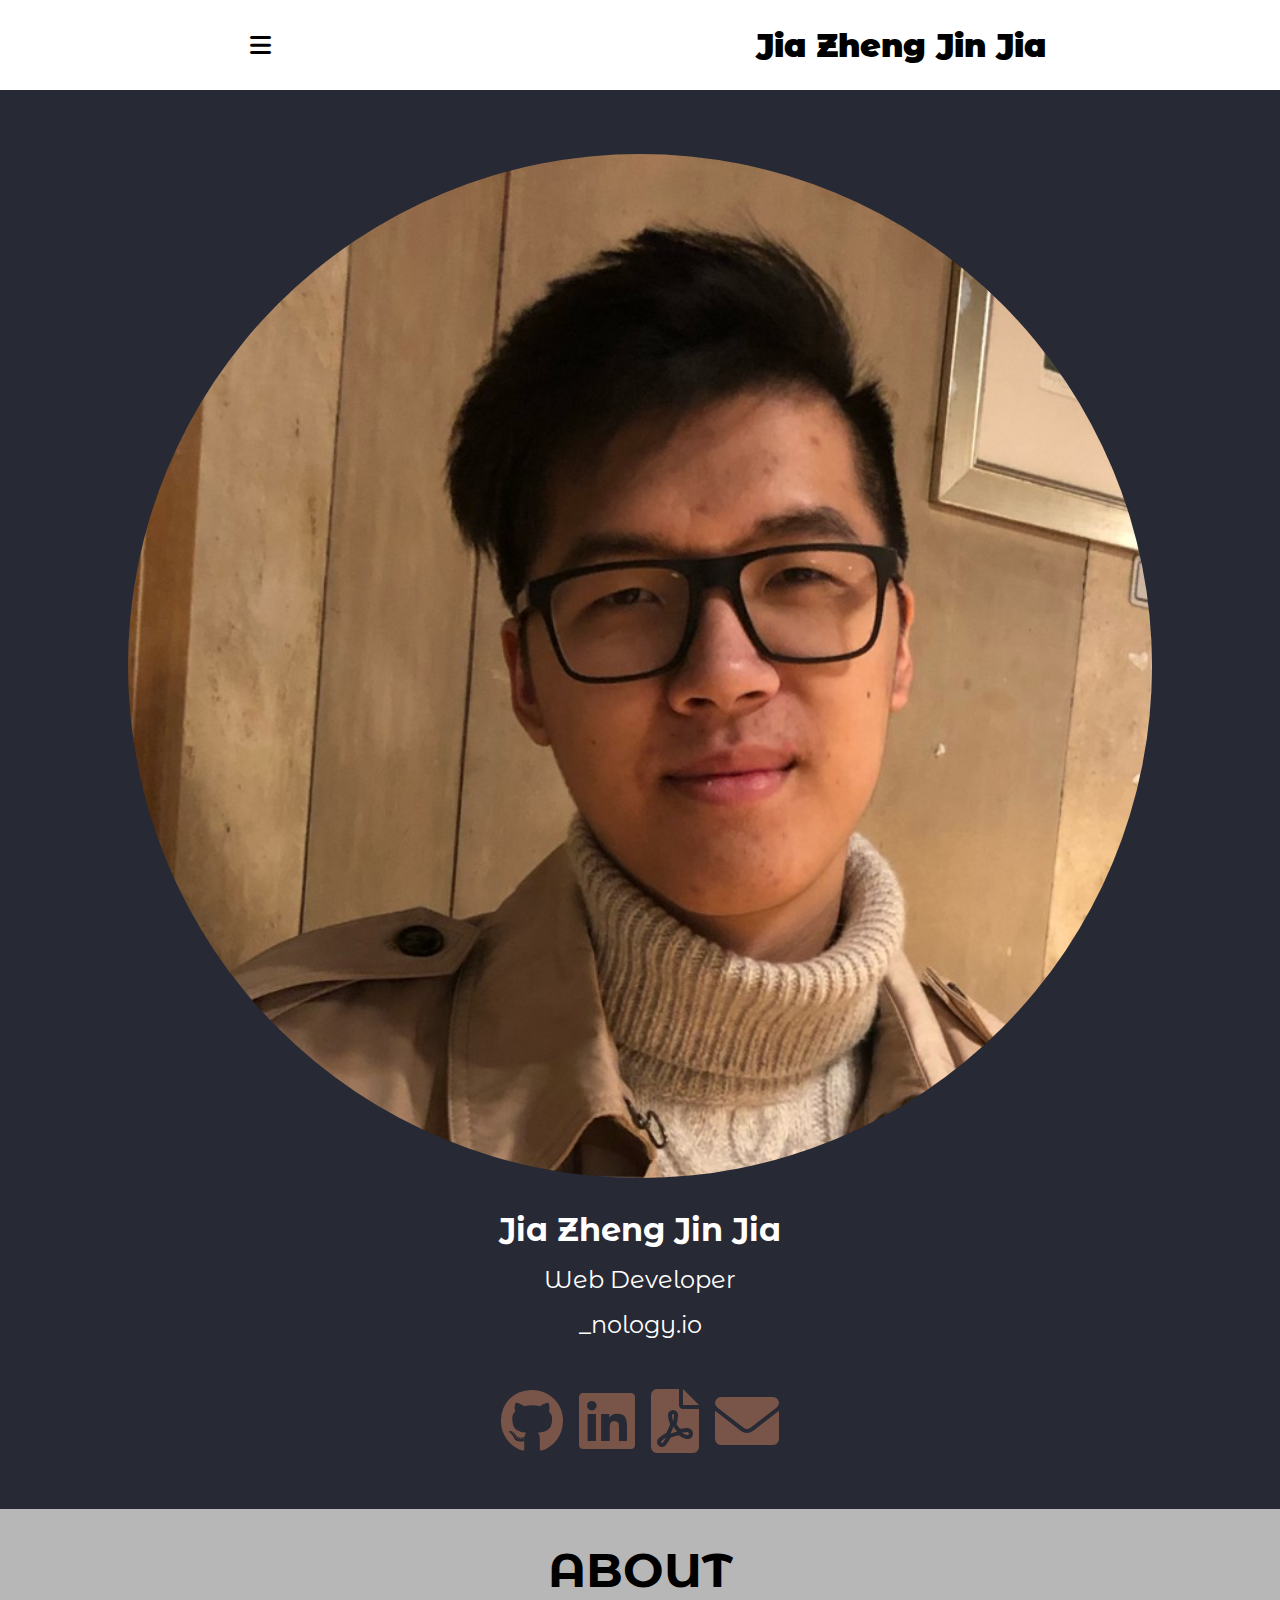
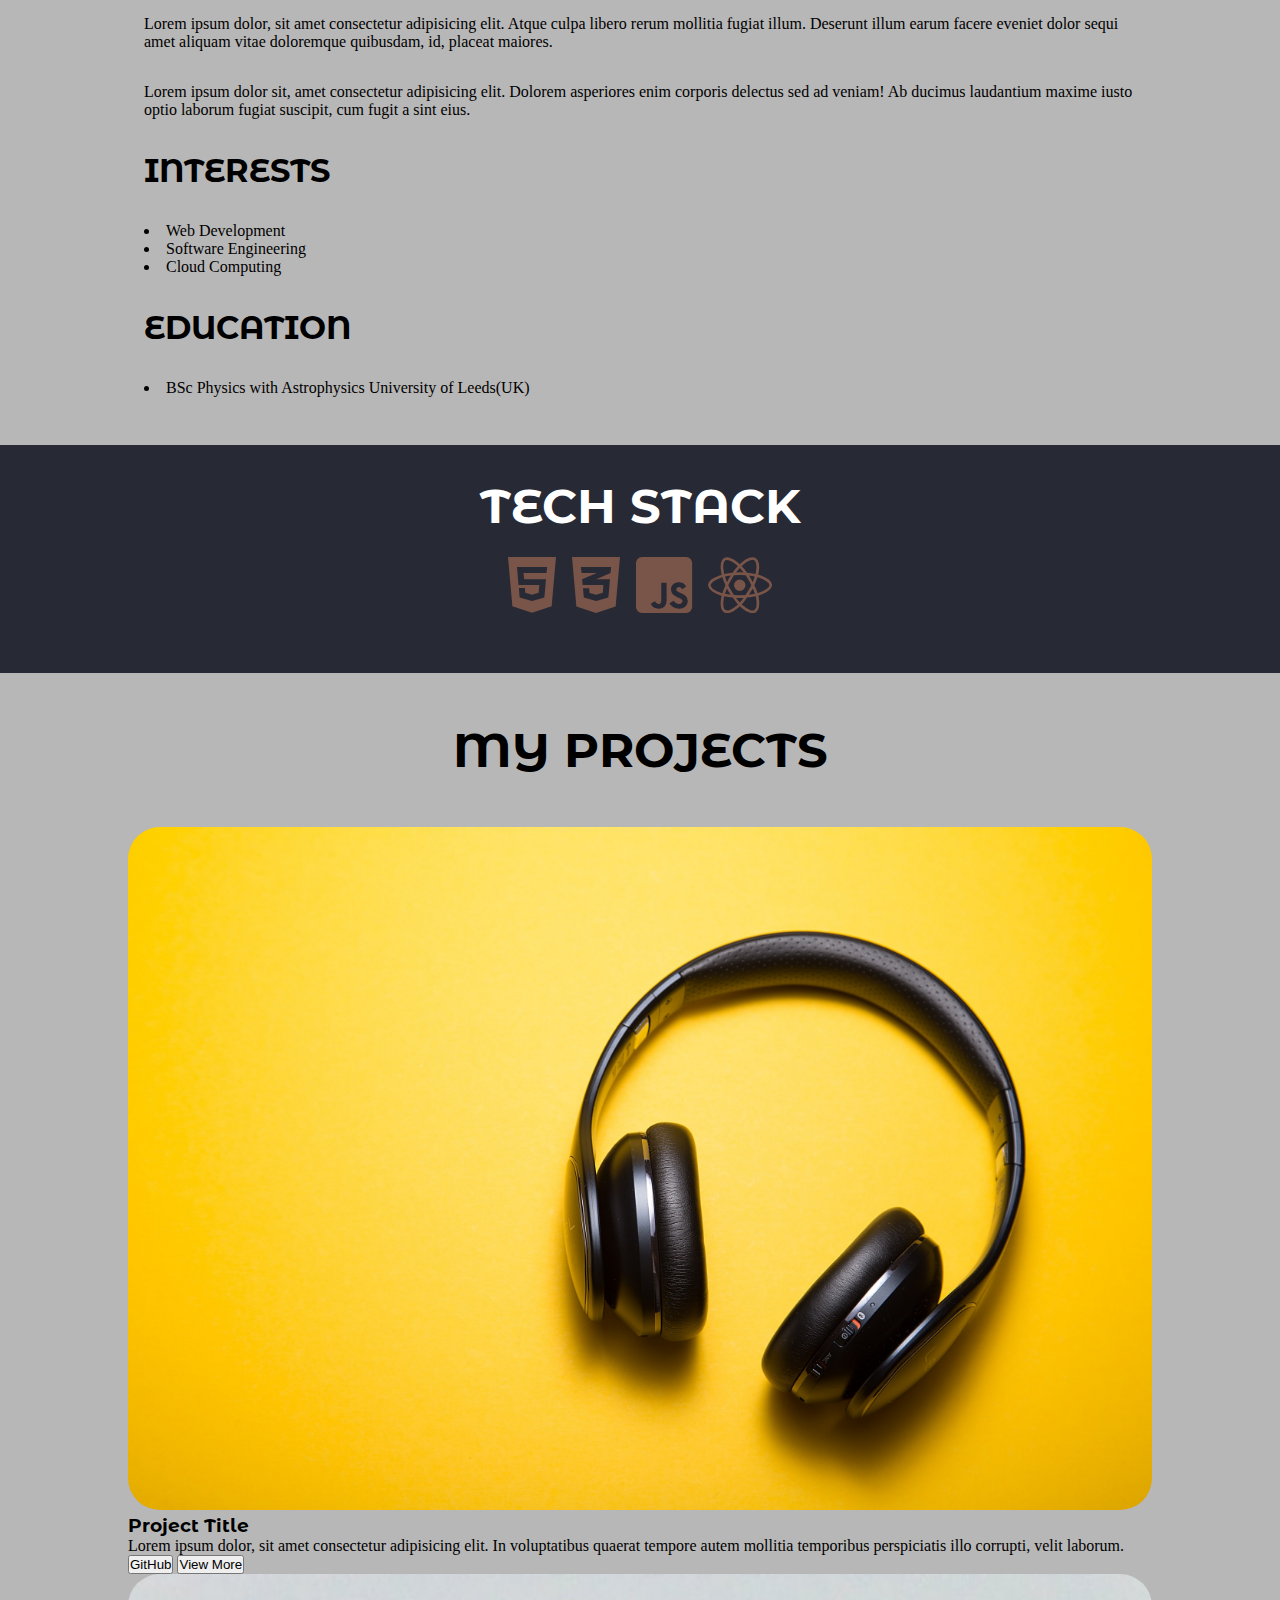
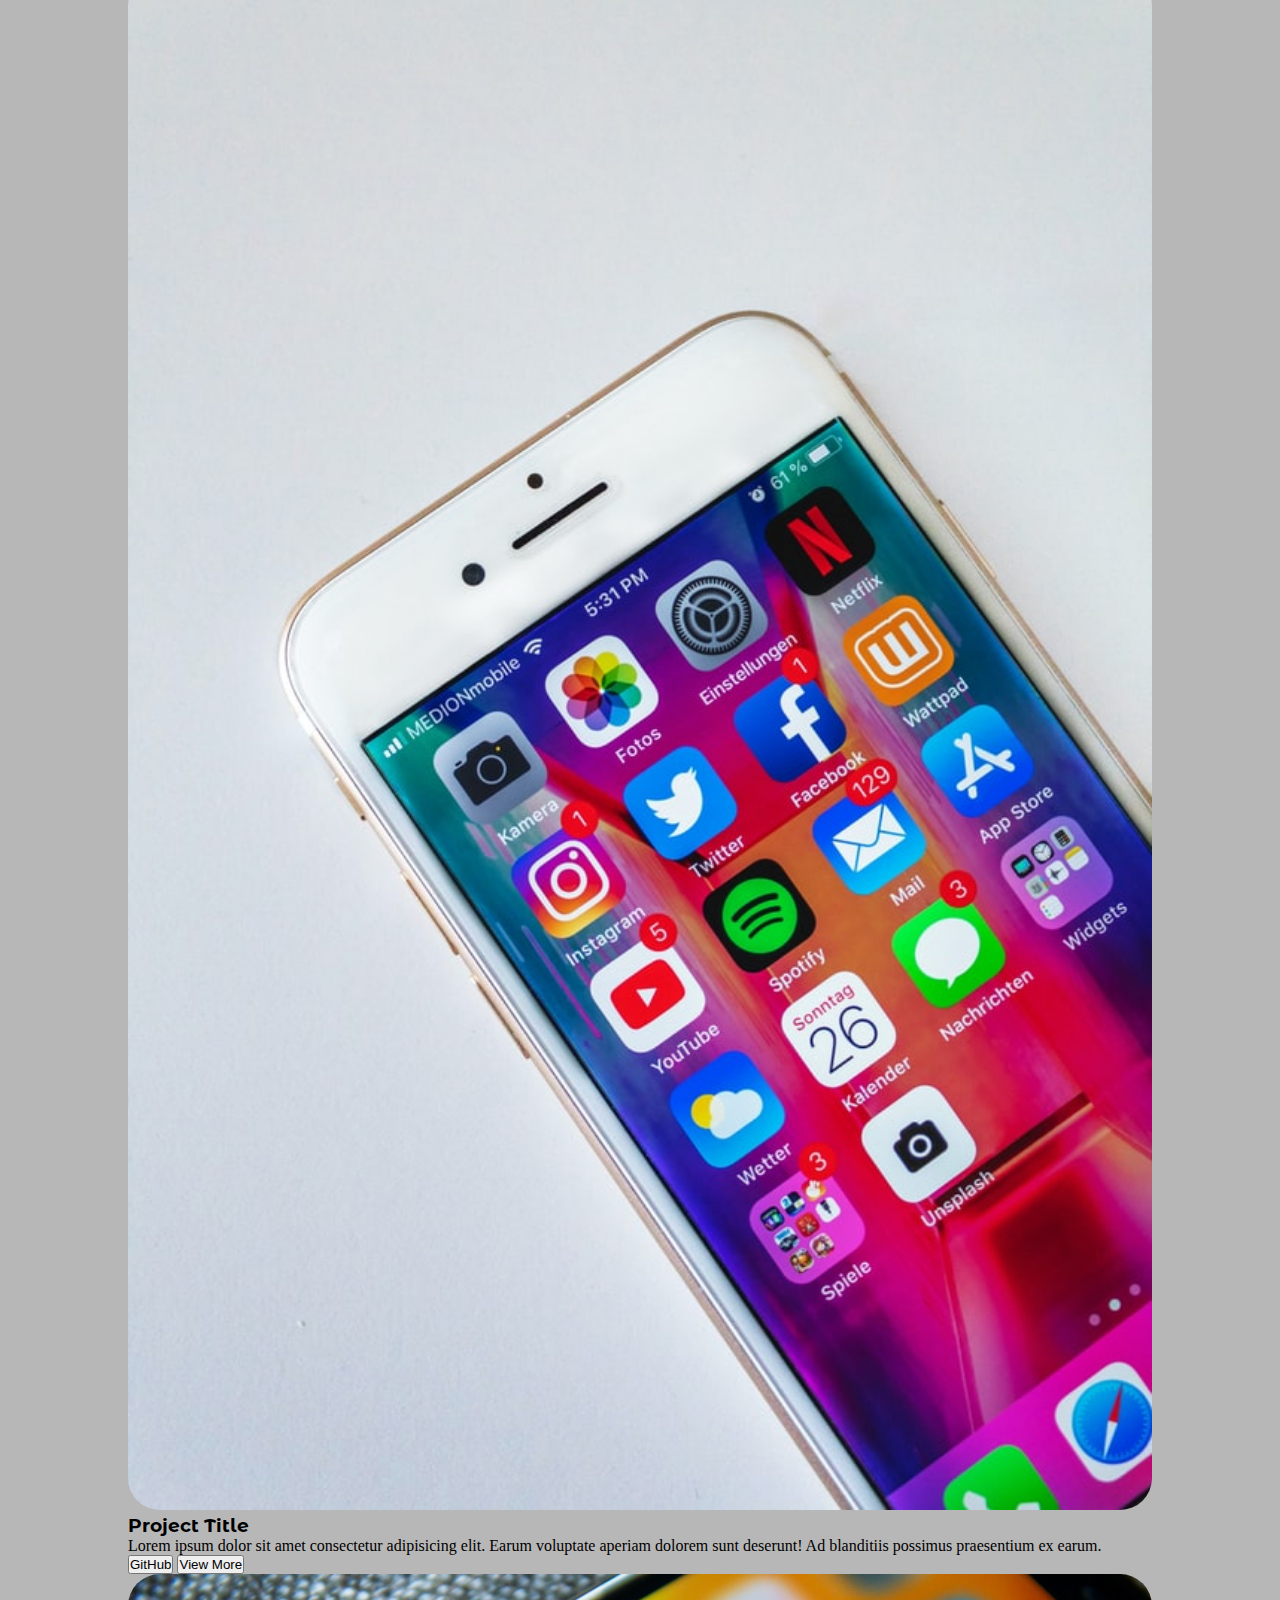
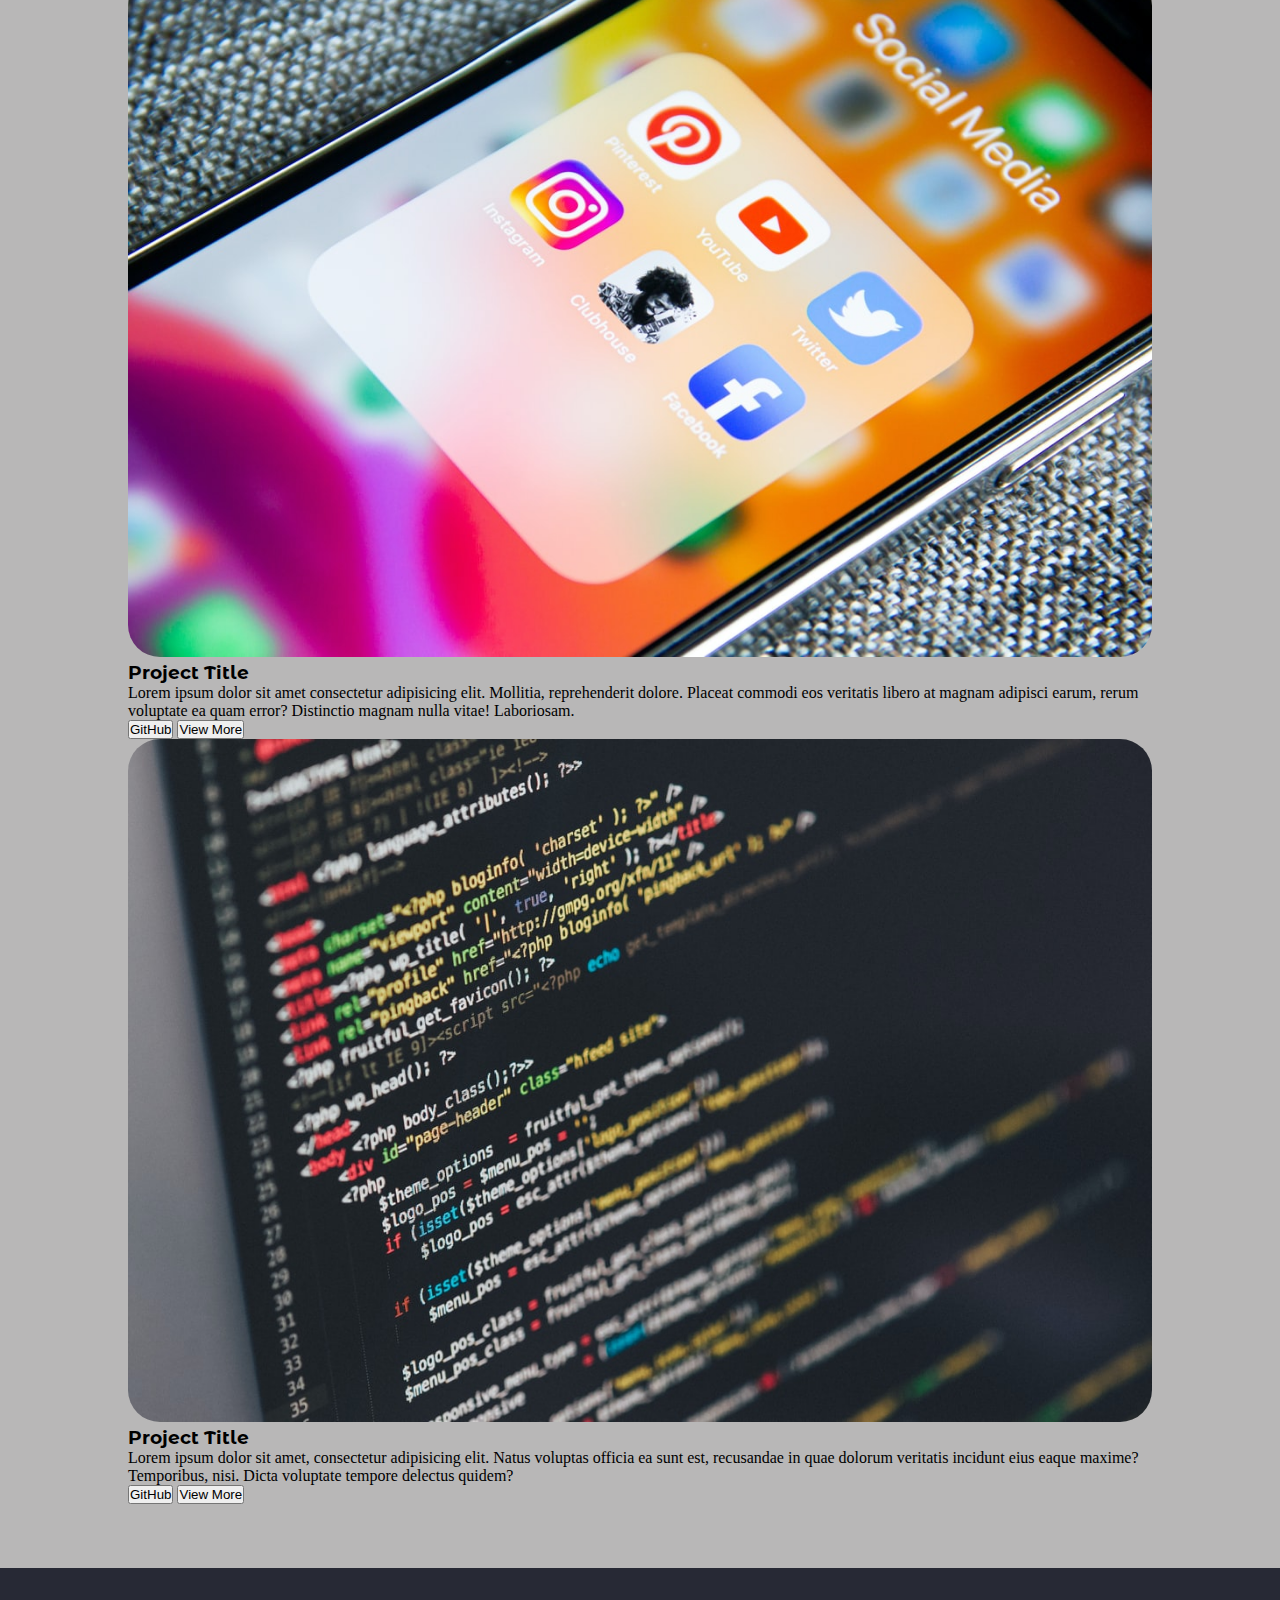
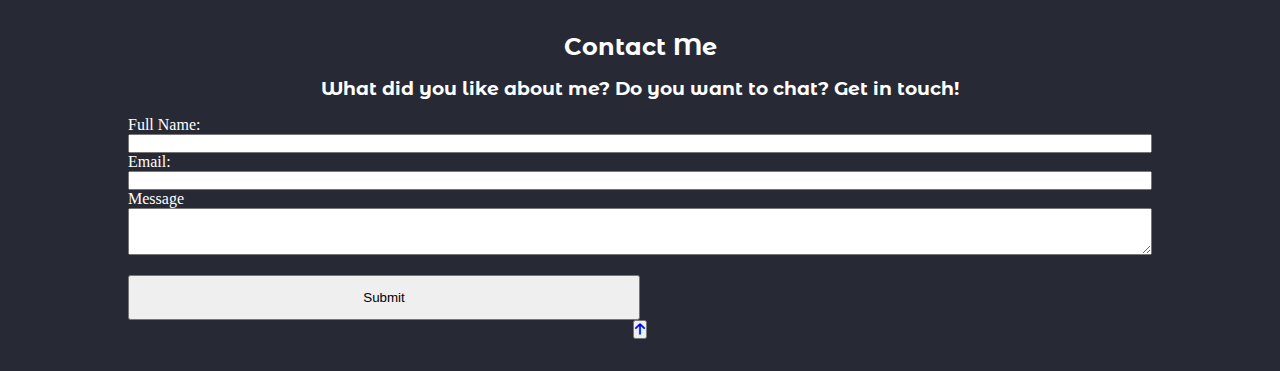
==== index.html @ ac913f06 "Added padding to all sections" ====
<!DOCTYPE html>
<html lang="en">
<head>
    <meta charset="UTF-8">
    <meta http-equiv="X-UA-Compatible" content="IE=edge">
    <meta name="viewport" content="width=device-width, initial-scale=1.0">
    <link rel="stylesheet" href="style.css">
    <title>Personal Portfolio</title>
    <link rel="stylesheet" href="https://cdnjs.cloudflare.com/ajax/libs/font-awesome/6.0.0/css/all.min.css" integrity="sha512-9usAa10IRO0HhonpyAIVpjrylPvoDwiPUiKdWk5t3PyolY1cOd4DSE0Ga+ri4AuTroPR5aQvXU9xC6qOPnzFeg==" crossorigin="anonymous" referrerpolicy="no-referrer" />
    <link rel="preconnect" href="https://fonts.googleapis.com">
    <link rel="preconnect" href="https://fonts.gstatic.com" crossorigin>
    <link href="https://fonts.googleapis.com/css2?family=Lora&family=Montserrat+Alternates&display=swap" rel="stylesheet">

</head>
<body>
    <nav class="navbar">
        <div class= navbar__name>Jia Zheng Jin Jia</div>
        <button class ="drop-menu__btn" >
            <i class="fa-solid fa-bars" id="burger-menu"></i>
        </button>
        <div class="navbar__drop-menu">
            <div class ="drop-menu__content">
                <ul >
                    <li><a href ="#home">HOME</a></li>
                    <li><a href ="#about">ABOUT</a></li>
                    <li><a href ="#tech-stack">TECH STACK</a></li>
                    <li><a href ="#projects">PROJECTS</a></li>
                    <li><a href ="http://alpha.sinp.msu.ru/~panov/LibBooks/CR/1556__legalreads.com.pdf" target=_blank>CV</a></li>
                    <li><a href ="#contact">CONTACT</a></li>
                </ul>
            </div>
        </div>
    </nav>


    <!--HOME-->
    <section class ="home-section" id="home">
        
        <header class ="container-home">
            <img src="profilepic.jpg" alt="profile picture">
            <h1>Jia Zheng Jin Jia</h1>
            <p>Web Developer</p>
            <p>_nology.io</p>
        </header>
        <div class="container-icons-home">
            <ul>
                <li>
                    <a href ="https://github.com/j-jinjia" target=_blank><i class="fa-brands fa-github"></i></a>
                </li>
                <li>
                    <a href ="https://www.linkedin.com/in/jiazheng-jin-jia/" target=_blank><i class="fa-brands fa-linkedin"></i></li></a>
                </li>
                <li>
                    <a href ="" target=_blank></a><i class="fa-solid fa-file-pdf"></i></a>
                </li>
                <li>
                    <a href ="" target=_blank></a><i class="fa-solid fa-envelope"></i></a>
                </li>
            </ul>
        </div>
    
       

    </section>
    <!--ABOUT-->
    <section class ="about-section" id="about">
        
        <header>
            <h2>ABOUT</h2>
        </header>

        <content class="about-section__body">
            <p>Lorem ipsum dolor, sit amet consectetur adipisicing elit. Atque culpa libero rerum mollitia fugiat illum. Deserunt illum earum facere eveniet dolor sequi amet aliquam vitae doloremque quibusdam, id, placeat maiores.
            </p>
            <p>Lorem ipsum dolor sit, amet consectetur adipisicing elit. Dolorem asperiores enim corporis delectus sed ad veniam! Ab ducimus laudantium maxime iusto optio laborum fugiat suscipit, cum fugit a sint eius.</p>
            <div class =about-section__container>
                <h3>INTERESTS</h3>
                <ul>
                    <li>Web Development</li>
                    <li>Software Engineering</li>
                    <li>Cloud Computing</li>
                </ul>
                <h3>EDUCATION</h3>
                <ul>
                    <li>BSc Physics with Astrophysics
                        University of Leeds(UK)
                    </li>
                </ul>
            </div>
        </content>
        




    </section>
    <!--TECH STACK-->
    <section class="tech-stack-section" id="tech-stack">
        <div class="container-tech-stack">
            <header>
                <h2>TECH STACK</h2>
            </header>
            <div class="container-icons">
                <ul>
                    <li>
                        <i class="fa-brands fa-html5"></i>
                    </li>
                    <li>
                        <i class="fa-brands fa-css3-alt"></i>
                    </li>
                    <li>
                        <i class="fa-brands fa-js-square"></i>
                    </li>
                    <li>
                        <i class="fa-brands fa-react"></i>
                    </li>
                </ul>
            </div>
        </div>

    </section>
    <!--PROJECTS-->
    <section class="my-projects-section" id="projects">

        <header>
            <h2>MY PROJECTS</h2>
        </header>
        <div class="my-projects-section__container">
            <div class="container-projects__item">
                <div class="container-projects__item1">
                    <img src="project1.jpg" alt="project 1">
                    <div class="container-projects__item__description">
                        <div class="container-projects__item__description__text">
                            <h3>Project Title</h3>
                            <p>Lorem ipsum dolor, sit amet consectetur adipisicing elit. In voluptatibus quaerat tempore autem mollitia temporibus perspiciatis illo corrupti, velit laborum.</p>
                        </div>
                        <div class="container-projects__item__description__buttons">
                            <button class ="container-projects__item__description__buttons--btn1">GitHub</button>
                            <button class ="container-projects__item__description__buttons--btn2">View More</button>
                        </div>
                    </div>
                </div>
                <div class="container-projects__item">
                    <img src="project2.jpg" alt="project 2">
                    <div class="container-projects__item__description">
                        <div class="container-projects__item__description__text">
                            <h3>Project Title</h3>
                            <p>Lorem ipsum dolor sit amet consectetur adipisicing elit. Earum voluptate aperiam dolorem sunt deserunt! Ad blanditiis possimus praesentium ex earum.</p>
                        </div>
                        <div class="container-projects__item__description__buttons">
                            <button class ="container-projects__item__description__buttons--btn1">GitHub</button>
                            <button class ="container-projects__item__description__buttons--btn2">View More</button>
                        </div>
                    </div>
                </div>
                <div class="container-projects__item">
                    <img src="project3.jpg" alt="project 3">
                    <div class="container-projects__item__description">
                        <div class="container-projects__item__description__text">
                            <h3>Project Title</h3>
                            <p>Lorem ipsum dolor sit amet consectetur adipisicing elit. Mollitia, reprehenderit dolore. Placeat commodi eos veritatis libero at magnam adipisci earum, rerum voluptate ea quam error? Distinctio magnam nulla vitae! Laboriosam.</p>
                        </div>
                        <div class="container-projects__item__description__buttons">
                            <button class ="container-projects__item__description__buttons--btn1">GitHub</button>
                            <button class ="container-projects__item__description__buttons--btn2">View More</button>
                        </div>
                    </div>
                </div>
                <div class="container-projects__item">
                    <img src="project4.jpg" alt="project 4">
                    <div class="container-projects__item__description">
                        <div class="container-projects__item__description__text">
                            <h3>Project Title</h3>
                            <p> Lorem ipsum dolor sit amet, consectetur adipisicing elit. Natus voluptas officia ea sunt est, recusandae in quae dolorum veritatis incidunt eius eaque maxime? Temporibus, nisi. Dicta voluptate tempore delectus quidem?</p>
                        </div>
                        <div class="container-projects__item__description__buttons">
                            <button class ="container-projects__item__description__buttons--btn1">GitHub</button>
                            <button class ="container-projects__item__description__buttons--btn2">View More</button>
                        </div>
                    </div>
                </div>
            </div>
        </div>

    </section>
    <!--CV-->
    <!--CONTACT-->
    <section class="contact-me-section" id="contact">
        <header>
            <h2>Contact Me</h2>
            <h3>What did you like about me? Do you want to chat? Get in touch!</h3>
        </header>
        <form class="contact-form">
            <!--Full Name-->
            <label for ="fullname"> Full Name:</label>
            <input type="text" name="fullname" id="fullname">
            <!--Email-->
            <label for= "email"> Email: </label>
            <input type="text" name="email" id="email" required>
            <!--Message-->
            <label for="message"> Message </label>
            <textarea name="message" id="message" rows=3 cols=20 required></textarea>
            <!--Submit button-->
            <button>Submit</button>
        </form>
        <button><a href="#home"><i class="fa-solid fa-arrow-up"></i></a></button>
    </section>

    
</body>
</html>
---- style.css ----
* {
  margin: 0;
  padding: 0;
}

.navbar {
  display: flex;
  flex-direction: row-reverse;
  align-items: center;
  justify-content: space-around;
  height: 10vh;
}
.navbar .navbar__name {
  font-family: "Montserrat Alternates", sans-serif;
  color: black;
  font-size: 2rem;
  font-weight: 900;
  justify-self: center;
}
.navbar .drop-menu__btn {
  border: none;
}
.navbar .drop-menu__btn i {
  padding: 1rem;
  font-size: 1.5rem;
  color: black;
  background-color: white;
}
.navbar .navbar__drop-menu {
  display: none;
}

.home-section {
  background-color: #272935;
  display: flex;
  flex-direction: column;
  align-items: center;
  padding: 2rem;
}
.home-section .container-home {
  display: flex;
  flex-direction: column;
  align-items: center;
  gap: 1rem;
  padding: 2rem;
  font-family: "Montserrat Alternates", sans-serif;
}
.home-section .container-home img {
  width: 80vw;
  height: auto;
  border-radius: 50%;
}
.home-section .container-home h1 {
  padding-top: 1rem;
  color: white;
  font-size: 2rem;
}
.home-section .container-home p {
  color: white;
  font-size: 1.5rem;
}
.home-section .container-icons-home {
  padding: 1rem;
}
.home-section .container-icons-home ul {
  display: flex;
  flex-direction: row;
  gap: 1rem;
  font-size: 4em;
}
.home-section .container-icons-home ul i {
  color: #785548;
}
.home-section .container-icons-home ul li {
  list-style: none;
}

.about-section {
  background-color: #b8b7b7;
  display: flex;
  flex-direction: column;
  align-items: center;
  padding: 2rem;
}
.about-section header {
  font-family: "Montserrat Alternates", sans-serif;
}
.about-section header h2 {
  font-size: 3rem;
}
.about-section .about-section__body {
  width: 80vw;
}
.about-section .about-section__body p {
  font-size: 1rem;
  padding: 1rem;
}
.about-section .about-section__container h3 {
  font-family: "Montserrat Alternates", sans-serif;
  font-size: 2rem;
  padding: 1rem;
}
.about-section .about-section__container ul {
  padding: 1rem;
}
.about-section .about-section__container ul li {
  list-style-position: inside;
}

.tech-stack-section {
  padding: 2rem;
  background-color: #272935;
}
.tech-stack-section header h2 {
  font-family: "Montserrat Alternates", sans-serif;
  color: white;
  font-size: 3rem;
}
.tech-stack-section .container-tech-stack {
  display: flex;
  flex-direction: column;
  align-items: center;
}
.tech-stack-section .container-tech-stack ul {
  display: flex;
  flex-direction: row;
  font-size: 4em;
  gap: 1rem;
  padding: 1rem;
}
.tech-stack-section .container-tech-stack ul i {
  color: #785548;
}
.tech-stack-section .container-tech-stack ul li {
  list-style: none;
}

.my-projects-section {
  padding: 2rem;
  background-color: #b8b7b7;
  display: flex;
  flex-direction: column;
  align-items: center;
}
.my-projects-section header h2 {
  font-family: "Montserrat Alternates", sans-serif;
  font-size: 3rem;
  padding: 1rem;
}
.my-projects-section .my-projects-section__container {
  width: 80vw;
  padding: 2rem;
}
.my-projects-section .my-projects-section__container h3 {
  font-family: "Montserrat Alternates", sans-serif;
}
.my-projects-section .my-projects-section__container img {
  width: 80vw;
  height: auto;
  border-radius: 2rem;
}

.contact-me-section {
  display: flex;
  flex-direction: column;
  align-items: center;
  background-color: #272935;
  padding: 2rem;
  color: white;
}
.contact-me-section header {
  display: flex;
  flex-direction: column;
  font-family: "Montserrat Alternates", sans-serif;
  padding: 1rem;
}
.contact-me-section header h2 {
  align-self: center;
  padding: 1rem;
}
.contact-me-section .contact-form {
  display: flex;
  flex-direction: column;
  width: 80vw;
}
.contact-me-section .contact-form button {
  margin-top: 20px;
  width: 40vw;
  height: 5vh;
}
.contact-me-section .restart_btn {
  padding: 1rem;
  font-size: 2rem;
}
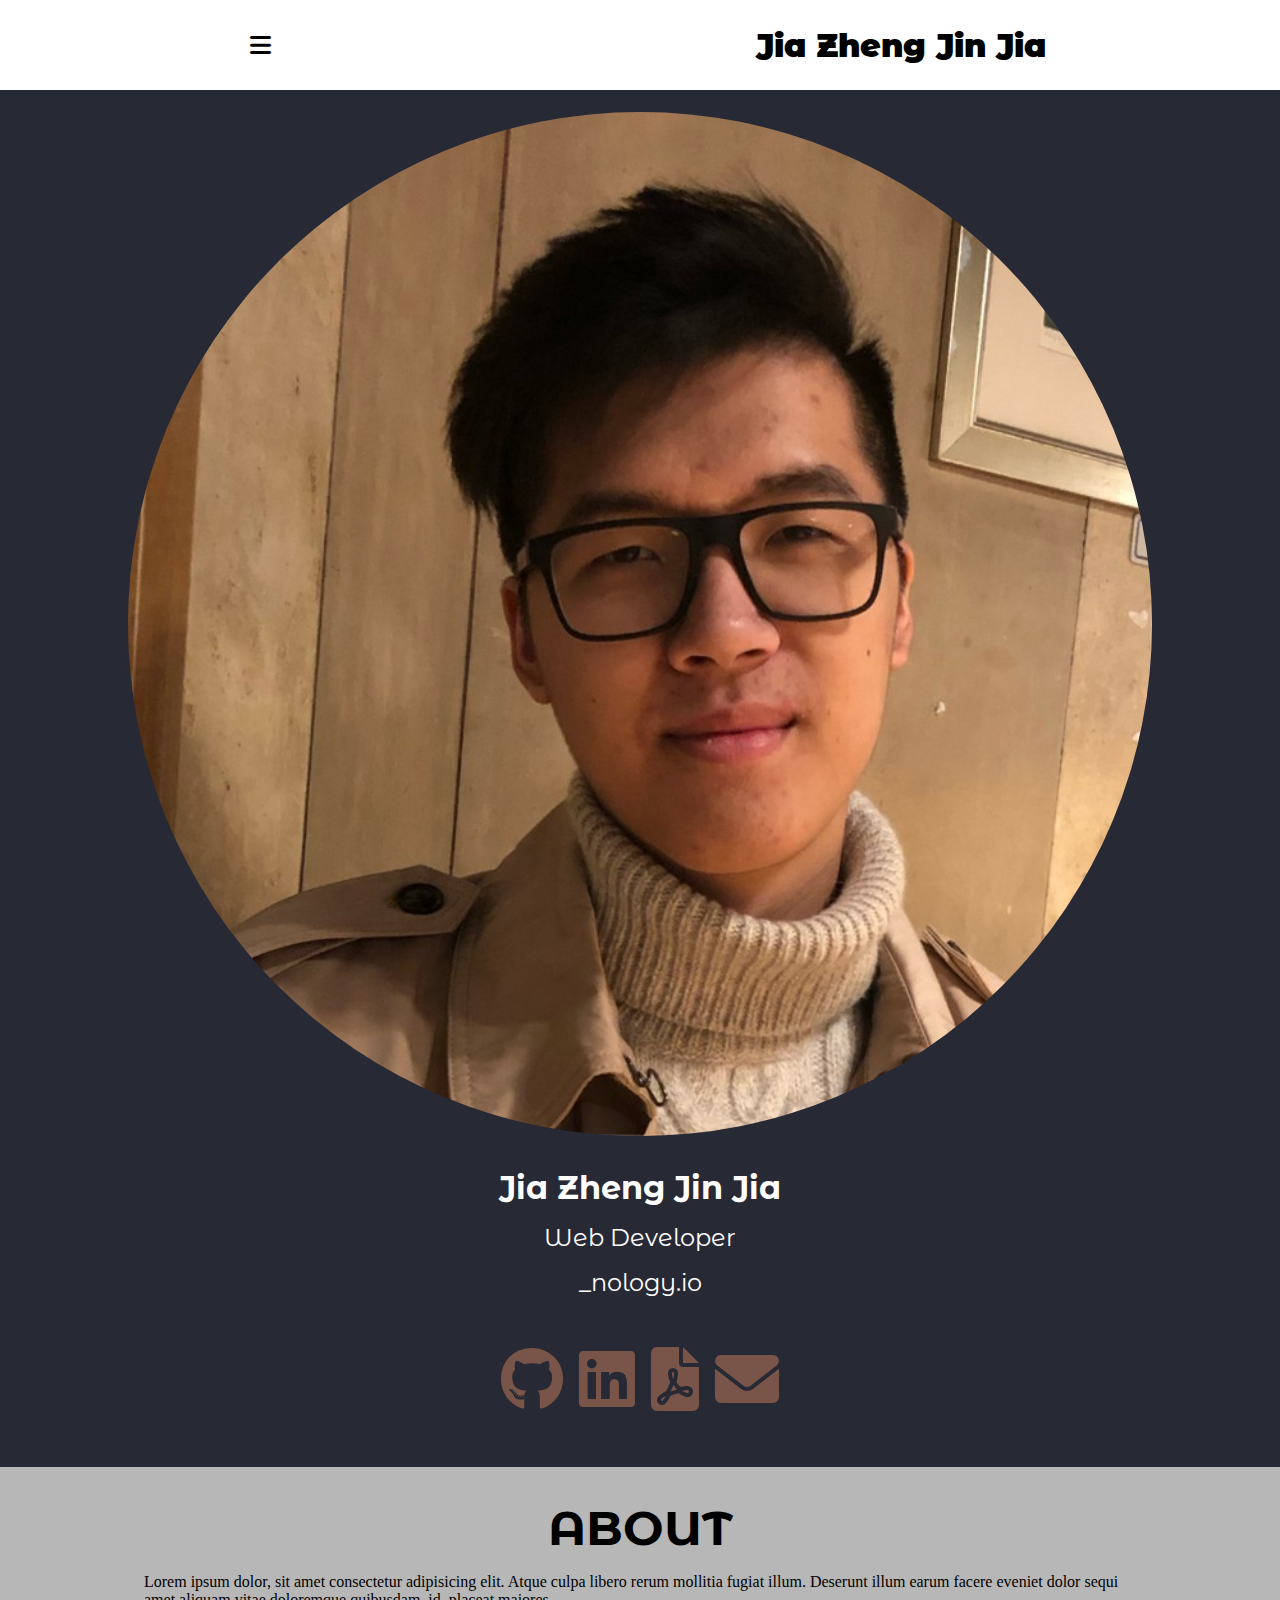
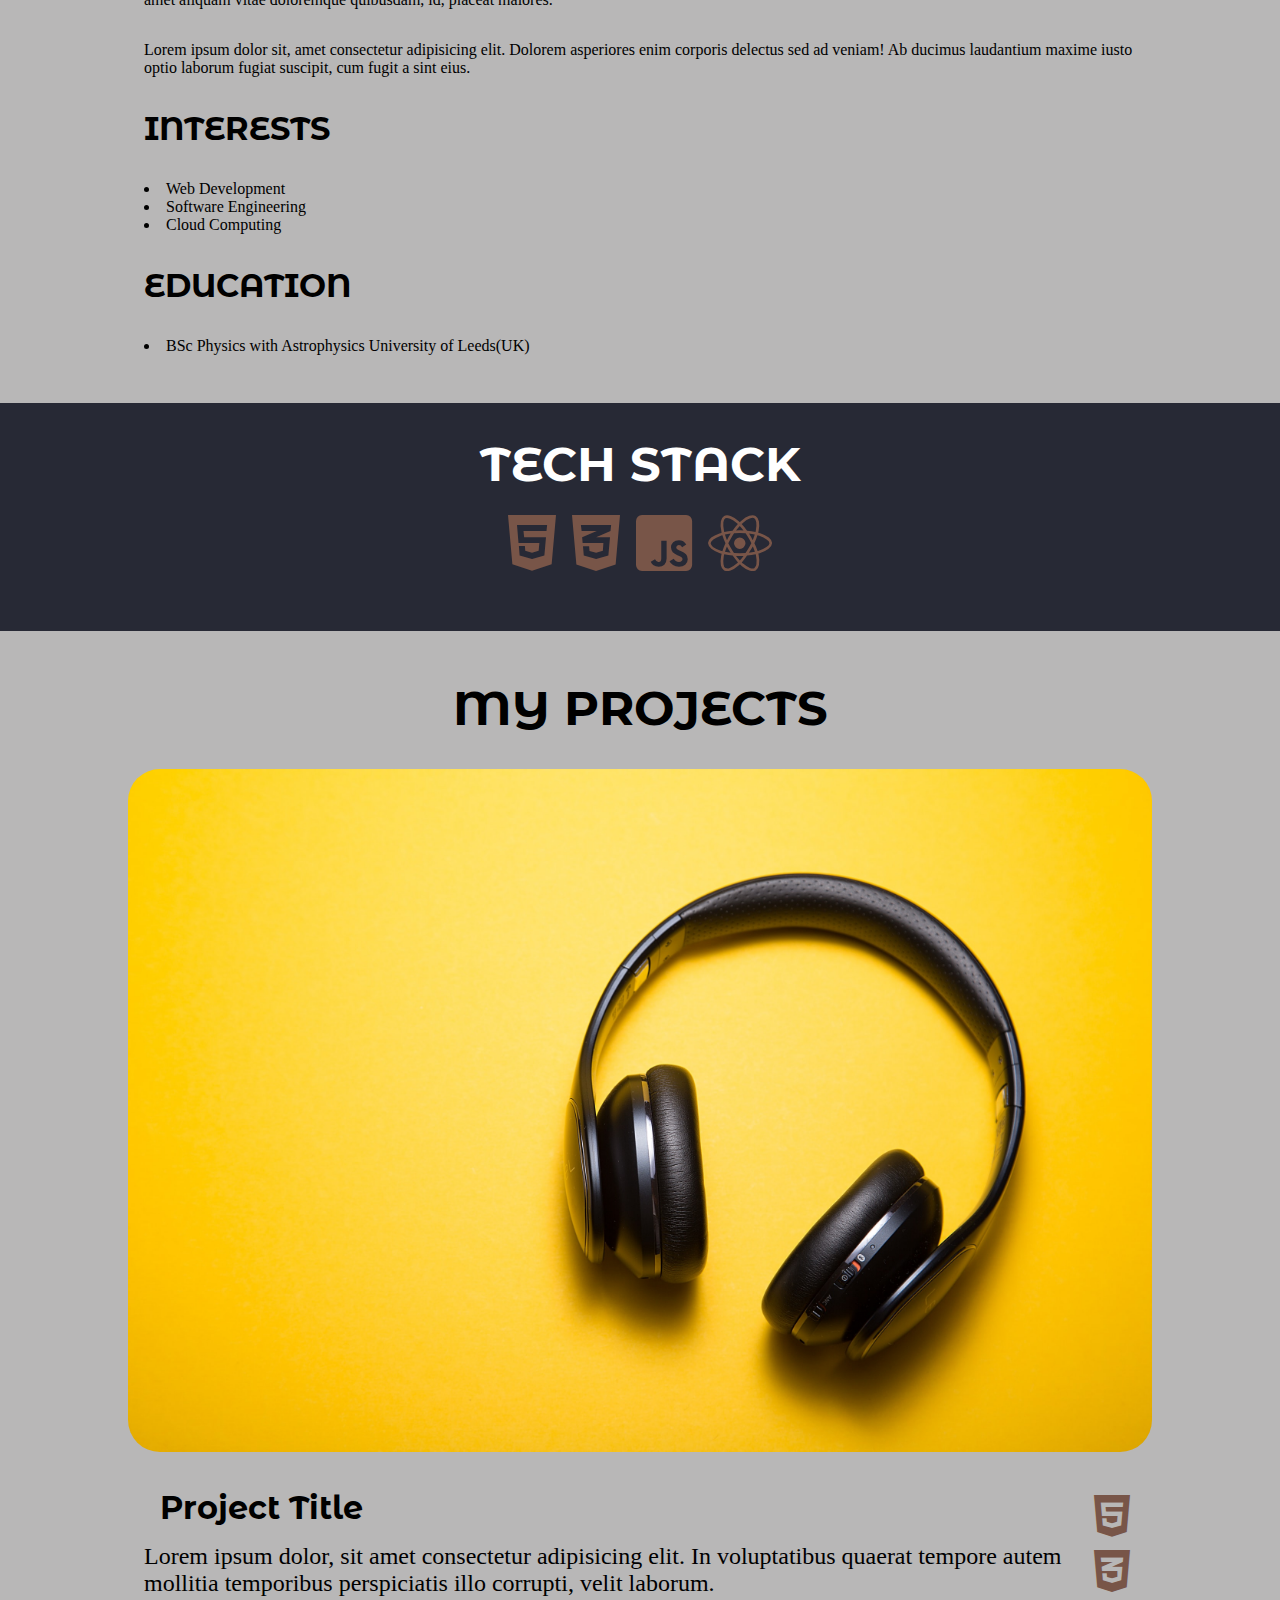
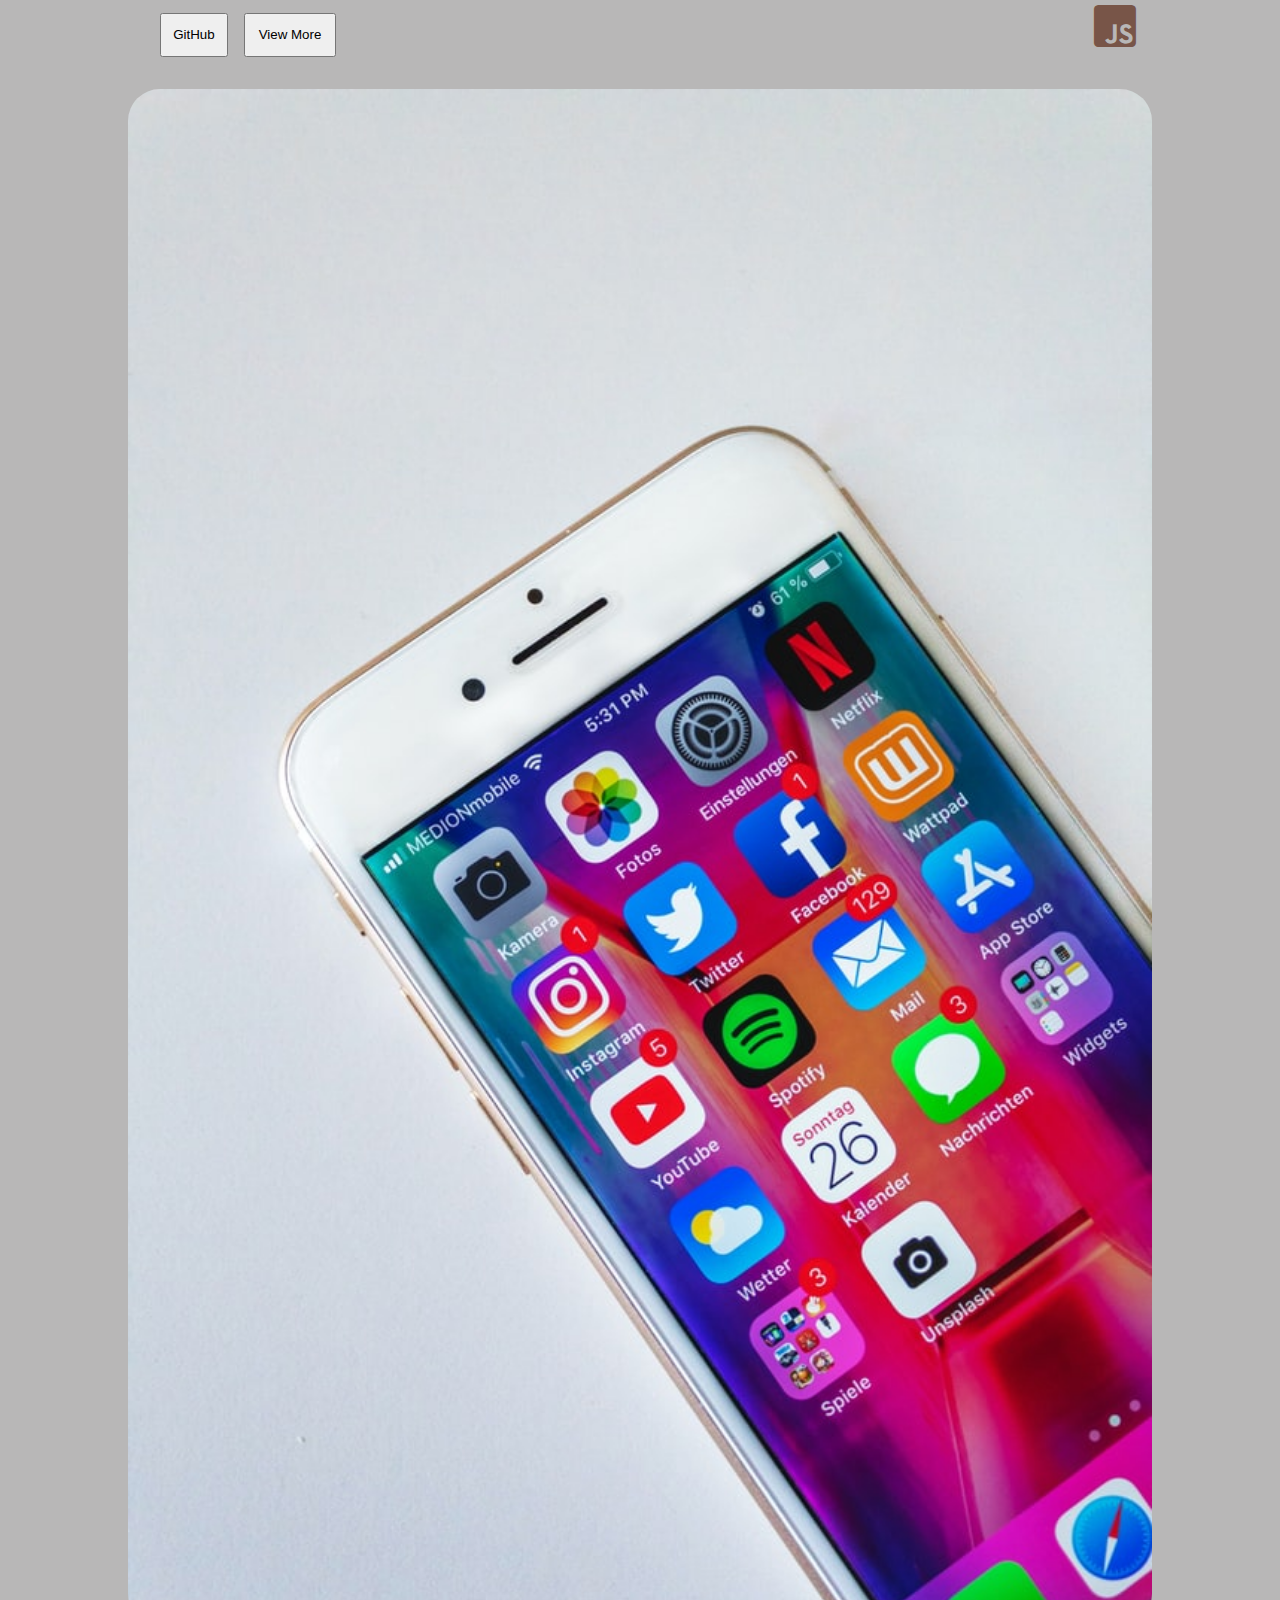
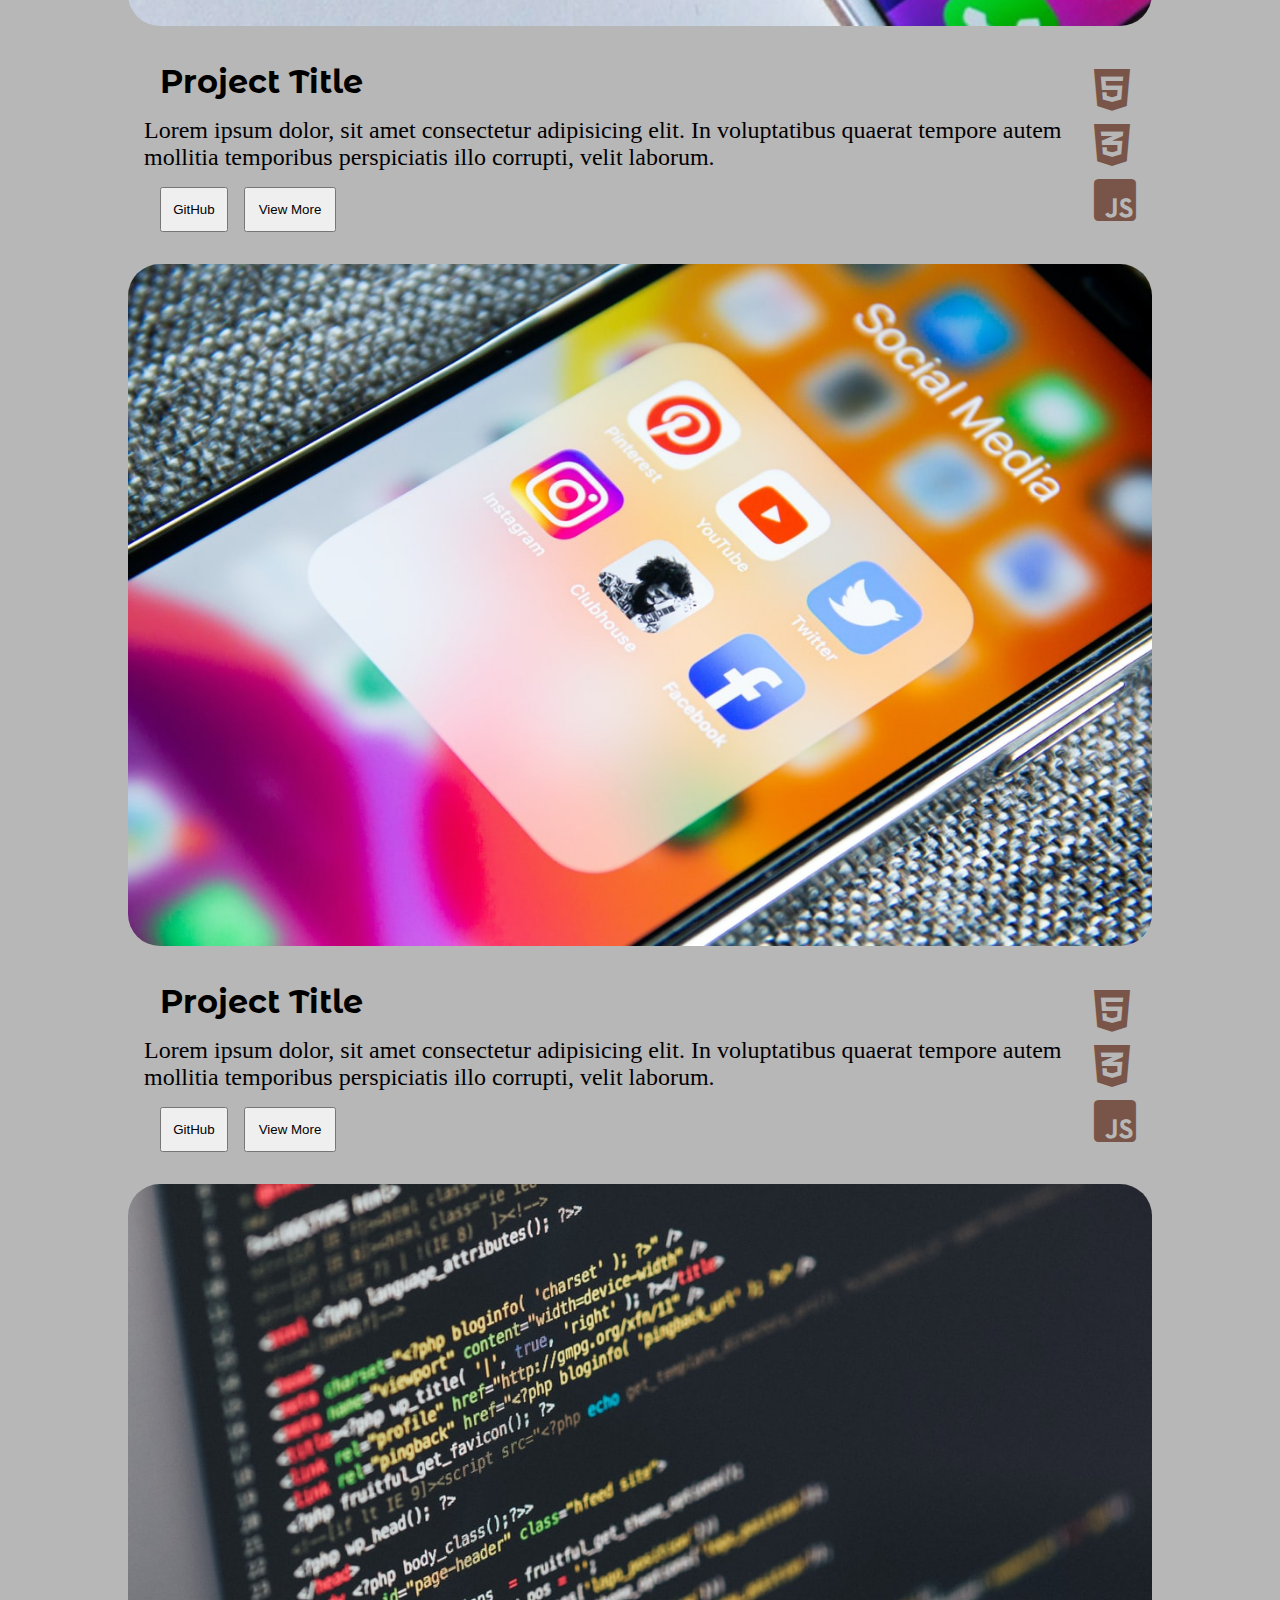
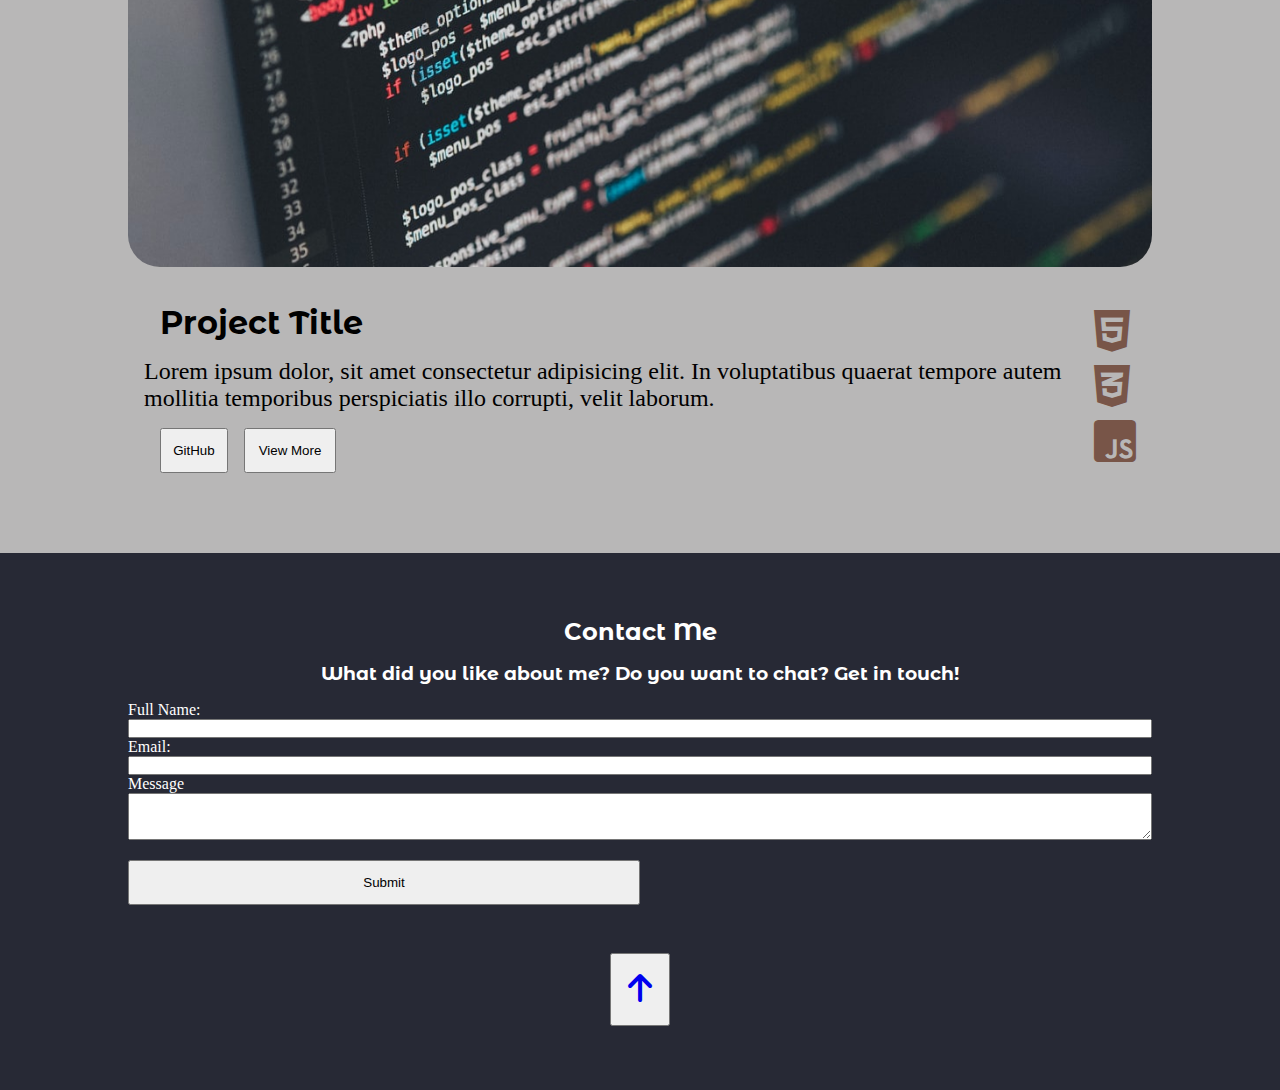
==== commit bbfec265: "Added stylings in project section" ====
--- a/index.html
+++ b/index.html
@@ -51,10 +51,10 @@
                     <a href ="https://www.linkedin.com/in/jiazheng-jin-jia/" target=_blank><i class="fa-brands fa-linkedin"></i></li></a>
                 </li>
                 <li>
-                    <a href ="" target=_blank></a><i class="fa-solid fa-file-pdf"></i></a>
-                </li>
-                <li>
-                    <a href ="" target=_blank></a><i class="fa-solid fa-envelope"></i></a>
+                    <a href ="http://alpha.sinp.msu.ru/~panov/LibBooks/CR/1556__legalreads.com.pdf" target=_blank><i class="fa-solid fa-file-pdf"></i></a>
+                </li>
+                <li>
+                    <a href ="mailto:j.jinjia99@gmail.com" target=_blank><i class="fa-solid fa-envelope"></i></a>
                 </li>
             </ul>
         </div>
@@ -133,57 +133,89 @@
                         <div class="container-projects__item__description__text">
                             <h3>Project Title</h3>
                             <p>Lorem ipsum dolor, sit amet consectetur adipisicing elit. In voluptatibus quaerat tempore autem mollitia temporibus perspiciatis illo corrupti, velit laborum.</p>
-                        </div>
-                        <div class="container-projects__item__description__buttons">
-                            <button class ="container-projects__item__description__buttons--btn1">GitHub</button>
-                            <button class ="container-projects__item__description__buttons--btn2">View More</button>
-                        </div>
-                    </div>
-                </div>
-                <div class="container-projects__item">
+                            <div class="container-projects__item__description__buttons">
+                                <button class ="container-projects__item__description__buttons--btn1">GitHub</button>
+                                <button class ="container-projects__item__description__buttons--btn2">View More</button>
+                            </div>
+                        </div>
+                        
+                        <ul class ="container-projects__icons">
+                            <li><i class="fa-brands fa-html5 "></i></li>
+                            <li><i class="fa-brands fa-css3-alt"></i></li>
+                            <li><i class="fa-brands fa-js-square"></i></li>
+                            
+                        </ul>
+                    </div>
+                        
+                </div>
+                <div class="container-projects__item1">
                     <img src="project2.jpg" alt="project 2">
                     <div class="container-projects__item__description">
                         <div class="container-projects__item__description__text">
                             <h3>Project Title</h3>
-                            <p>Lorem ipsum dolor sit amet consectetur adipisicing elit. Earum voluptate aperiam dolorem sunt deserunt! Ad blanditiis possimus praesentium ex earum.</p>
-                        </div>
-                        <div class="container-projects__item__description__buttons">
-                            <button class ="container-projects__item__description__buttons--btn1">GitHub</button>
-                            <button class ="container-projects__item__description__buttons--btn2">View More</button>
-                        </div>
-                    </div>
-                </div>
-                <div class="container-projects__item">
+                            <p>Lorem ipsum dolor, sit amet consectetur adipisicing elit. In voluptatibus quaerat tempore autem mollitia temporibus perspiciatis illo corrupti, velit laborum.</p>
+                            <div class="container-projects__item__description__buttons">
+                                <button class ="container-projects__item__description__buttons--btn1">GitHub</button>
+                                <button class ="container-projects__item__description__buttons--btn2">View More</button>
+                            </div>
+                        </div>
+                        
+                        <ul class ="container-projects__icons">
+                            <li><i class="fa-brands fa-html5"></i></li>
+                            <li><i class="fa-brands fa-css3-alt"></i></li>
+                            <li><i class="fa-brands fa-js-square"></i></li>
+                            
+                        </ul>
+                    </div>
+                        
+                </div>
+                <div class="container-projects__item1">
                     <img src="project3.jpg" alt="project 3">
                     <div class="container-projects__item__description">
                         <div class="container-projects__item__description__text">
                             <h3>Project Title</h3>
-                            <p>Lorem ipsum dolor sit amet consectetur adipisicing elit. Mollitia, reprehenderit dolore. Placeat commodi eos veritatis libero at magnam adipisci earum, rerum voluptate ea quam error? Distinctio magnam nulla vitae! Laboriosam.</p>
-                        </div>
-                        <div class="container-projects__item__description__buttons">
-                            <button class ="container-projects__item__description__buttons--btn1">GitHub</button>
-                            <button class ="container-projects__item__description__buttons--btn2">View More</button>
-                        </div>
-                    </div>
-                </div>
-                <div class="container-projects__item">
+                            <p>Lorem ipsum dolor, sit amet consectetur adipisicing elit. In voluptatibus quaerat tempore autem mollitia temporibus perspiciatis illo corrupti, velit laborum.</p>
+                            <div class="container-projects__item__description__buttons">
+                                <button class ="container-projects__item__description__buttons--btn1">GitHub</button>
+                                <button class ="container-projects__item__description__buttons--btn2">View More</button>
+                            </div>
+                        </div>
+                        
+                        <ul class ="container-projects__icons">
+                            <li><i class="fa-brands fa-html5"></i></li>
+                            <li><i class="fa-brands fa-css3-alt"></i></li>
+                            <li><i class="fa-brands fa-js-square"></i></li>
+                            
+                        </ul>
+                    </div>
+                        
+                </div>
+                <div class="container-projects__item1">
                     <img src="project4.jpg" alt="project 4">
                     <div class="container-projects__item__description">
                         <div class="container-projects__item__description__text">
                             <h3>Project Title</h3>
-                            <p> Lorem ipsum dolor sit amet, consectetur adipisicing elit. Natus voluptas officia ea sunt est, recusandae in quae dolorum veritatis incidunt eius eaque maxime? Temporibus, nisi. Dicta voluptate tempore delectus quidem?</p>
-                        </div>
-                        <div class="container-projects__item__description__buttons">
-                            <button class ="container-projects__item__description__buttons--btn1">GitHub</button>
-                            <button class ="container-projects__item__description__buttons--btn2">View More</button>
-                        </div>
-                    </div>
-                </div>
-            </div>
-        </div>
-
-    </section>
-    <!--CV-->
+                            <p>Lorem ipsum dolor, sit amet consectetur adipisicing elit. In voluptatibus quaerat tempore autem mollitia temporibus perspiciatis illo corrupti, velit laborum.</p>
+                            <div class="container-projects__item__description__buttons">
+                                <button class ="container-projects__item__description__buttons--btn1">GitHub</button>
+                                <button class ="container-projects__item__description__buttons--btn2">View More</button>
+                            </div>
+                        </div>
+                        
+                        <ul class ="container-projects__icons">
+                            <li><i class="fa-brands fa-html5"></i></li>
+                            <li><i class="fa-brands fa-css3-alt"></i></li>
+                            <li><i class="fa-brands fa-js-square"></i></li>
+                            
+                        </ul>
+                    </div>
+                        
+                </div>
+
+            </div>
+        </div>
+
+    </section>
     <!--CONTACT-->
     <section class="contact-me-section" id="contact">
         <header>
@@ -203,7 +235,7 @@
             <!--Submit button-->
             <button>Submit</button>
         </form>
-        <button><a href="#home"><i class="fa-solid fa-arrow-up"></i></a></button>
+        <button class="restart_btn"><a href="#home"><i class="fa-solid fa-arrow-up"></i></a></button>
     </section>
 
     
--- a/style.css
+++ b/style.css
@@ -4,11 +4,15 @@
 }
 
 .navbar {
+  position: fixed;
+  top: 0;
+  width: 100%;
   display: flex;
   flex-direction: row-reverse;
   align-items: center;
   justify-content: space-around;
   height: 10vh;
+  background-color: white;
 }
 .navbar .navbar__name {
   font-family: "Montserrat Alternates", sans-serif;
@@ -36,6 +40,7 @@
   flex-direction: column;
   align-items: center;
   padding: 2rem;
+  padding-top: 5rem;
 }
 .home-section .container-home {
   display: flex;
@@ -149,10 +154,51 @@
 }
 .my-projects-section .my-projects-section__container {
   width: 80vw;
-  padding: 2rem;
+  padding: 1rem;
+}
+.my-projects-section .my-projects-section__container .container-projects__item {
+  display: flex;
+  flex-direction: column;
+  align-items: center;
+}
+.my-projects-section .my-projects-section__container .container-projects__item .container-projects__item__description__buttons {
+  display: flex;
+  flex-direction: row;
+  justify-content: flex-start;
+  gap: 1rem;
+  padding: 1rem;
+}
+.my-projects-section .my-projects-section__container .container-projects__item .container-projects__item__description__buttons--btn1 {
+  padding: 0.7rem;
+}
+.my-projects-section .my-projects-section__container .container-projects__item .container-projects__item__description__buttons--btn2 {
+  padding: 0.8rem;
+}
+.my-projects-section .my-projects-section__container .container-projects__item .container-projects__item__description {
+  margin: 1rem;
+  display: flex;
+  flex-direction: row;
+}
+.my-projects-section .my-projects-section__container .container-projects__item .container-projects__item__description .container-projects__icons {
+  display: flex;
+  flex-direction: column;
+  justify-content: center;
+  color: #785548;
+  padding-left: 1rem;
+}
+.my-projects-section .my-projects-section__container .container-projects__item .container-projects__item__description .container-projects__icons li {
+  font-size: 3rem;
+  list-style: none;
+  color: #785548;
 }
 .my-projects-section .my-projects-section__container h3 {
   font-family: "Montserrat Alternates", sans-serif;
+  font-size: 2rem;
+  padding: 1rem;
+  justify-self: flex-start;
+}
+.my-projects-section .my-projects-section__container p {
+  font-size: 1.5rem;
 }
 .my-projects-section .my-projects-section__container img {
   width: 80vw;
@@ -189,6 +235,8 @@
   height: 5vh;
 }
 .contact-me-section .restart_btn {
+  margin: 2rem;
+  margin-top: 3rem;
   padding: 1rem;
   font-size: 2rem;
 }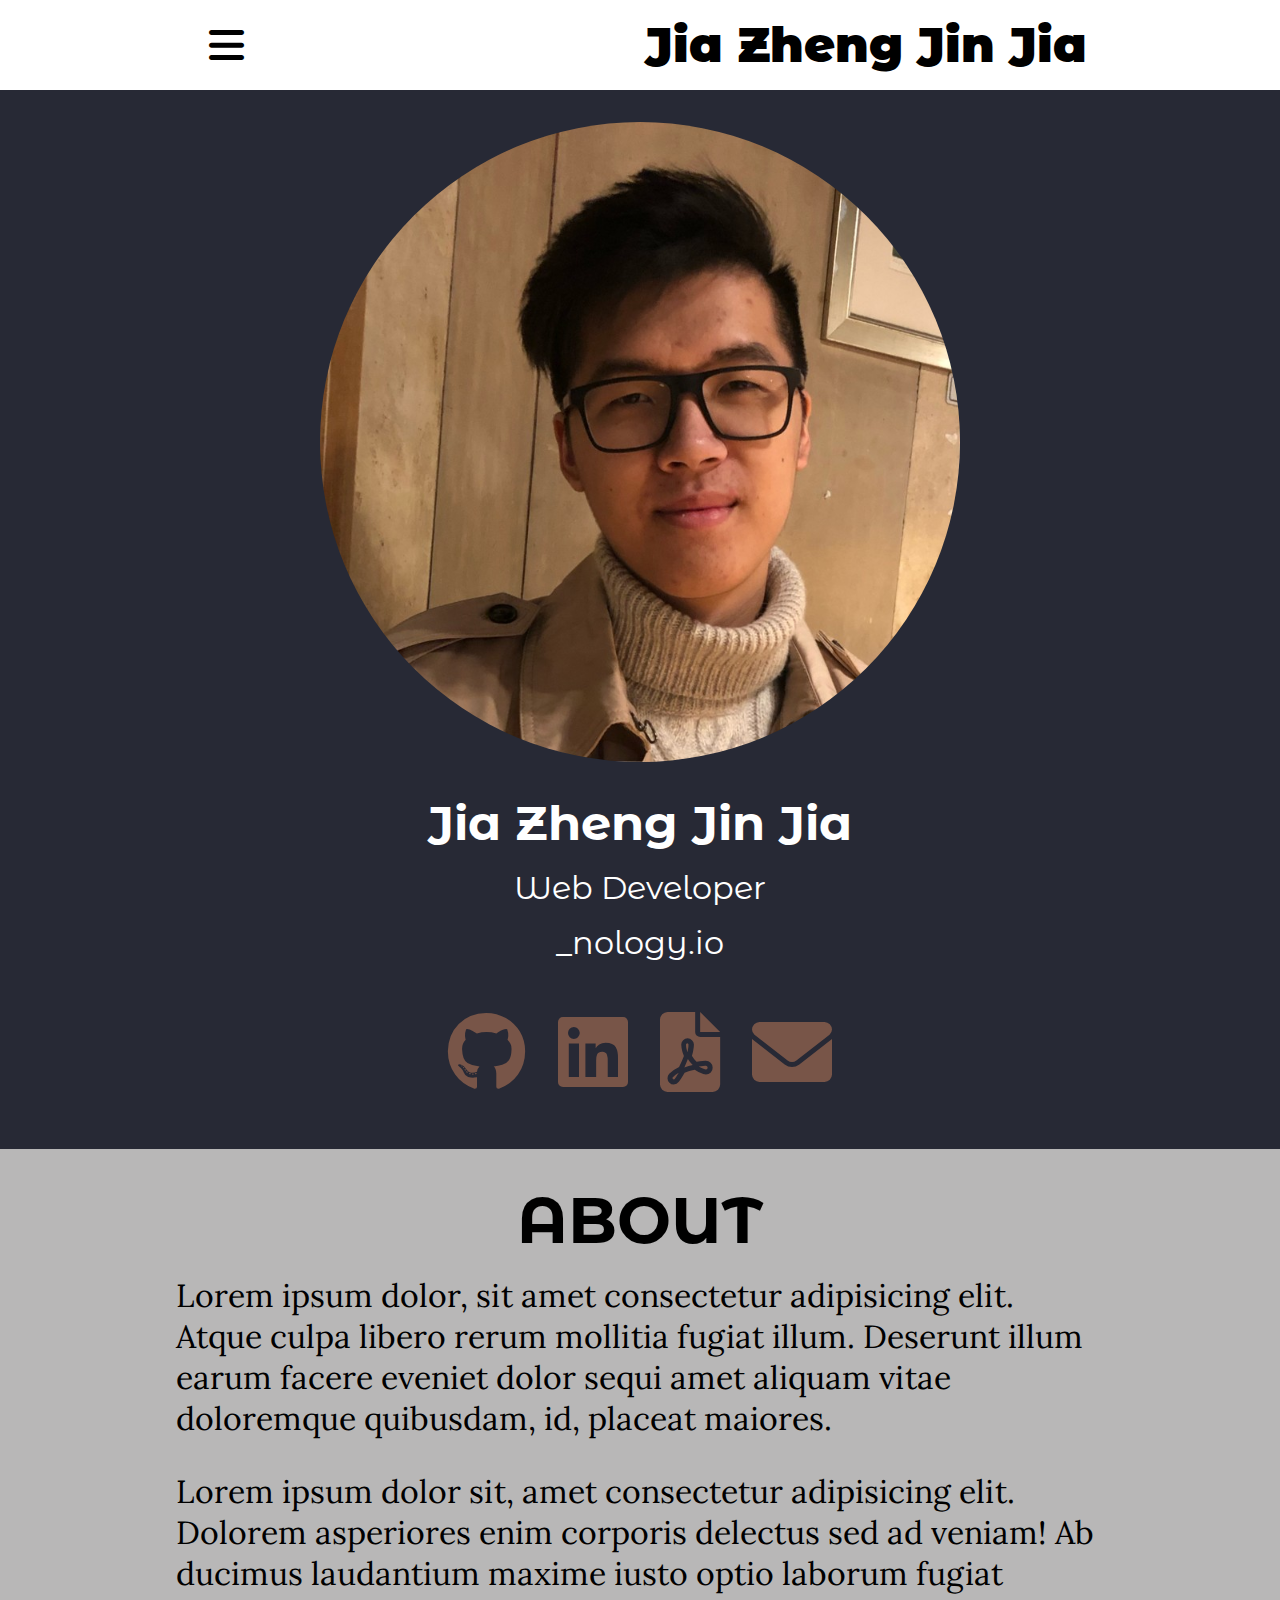
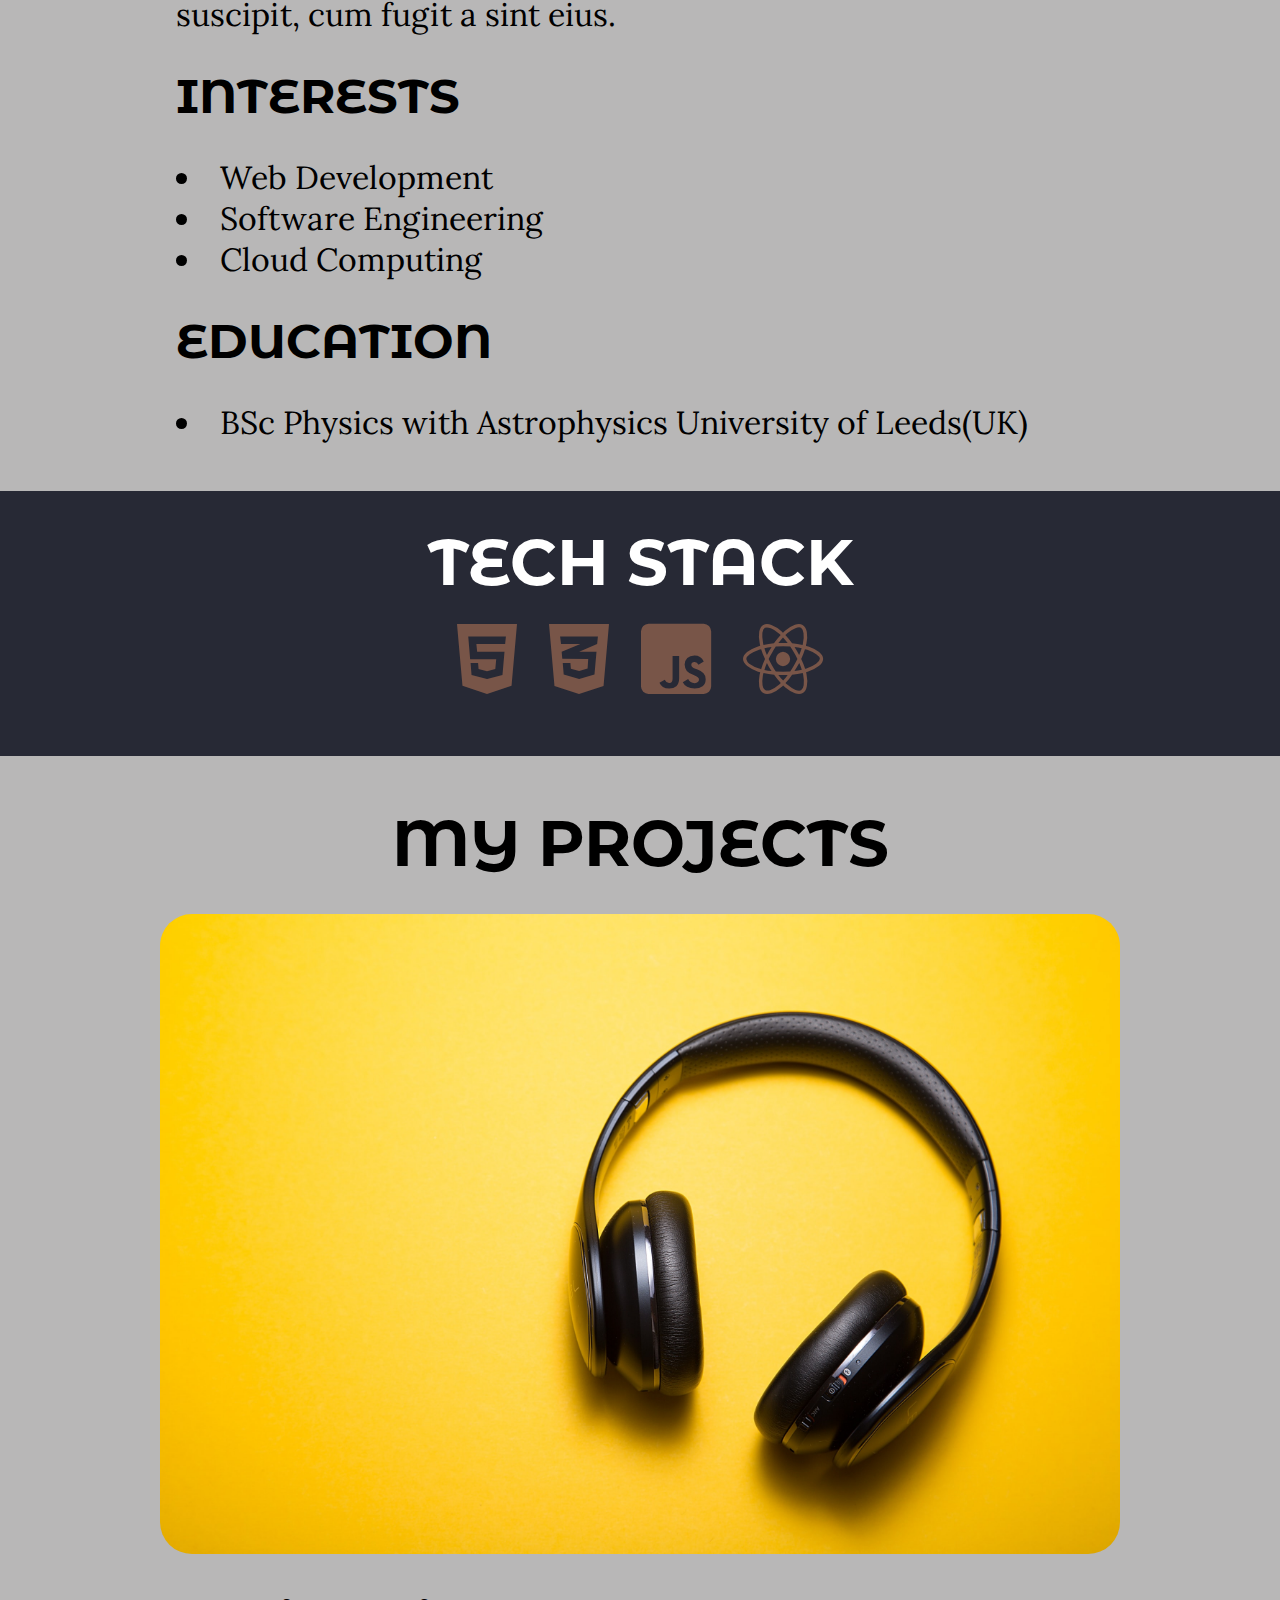
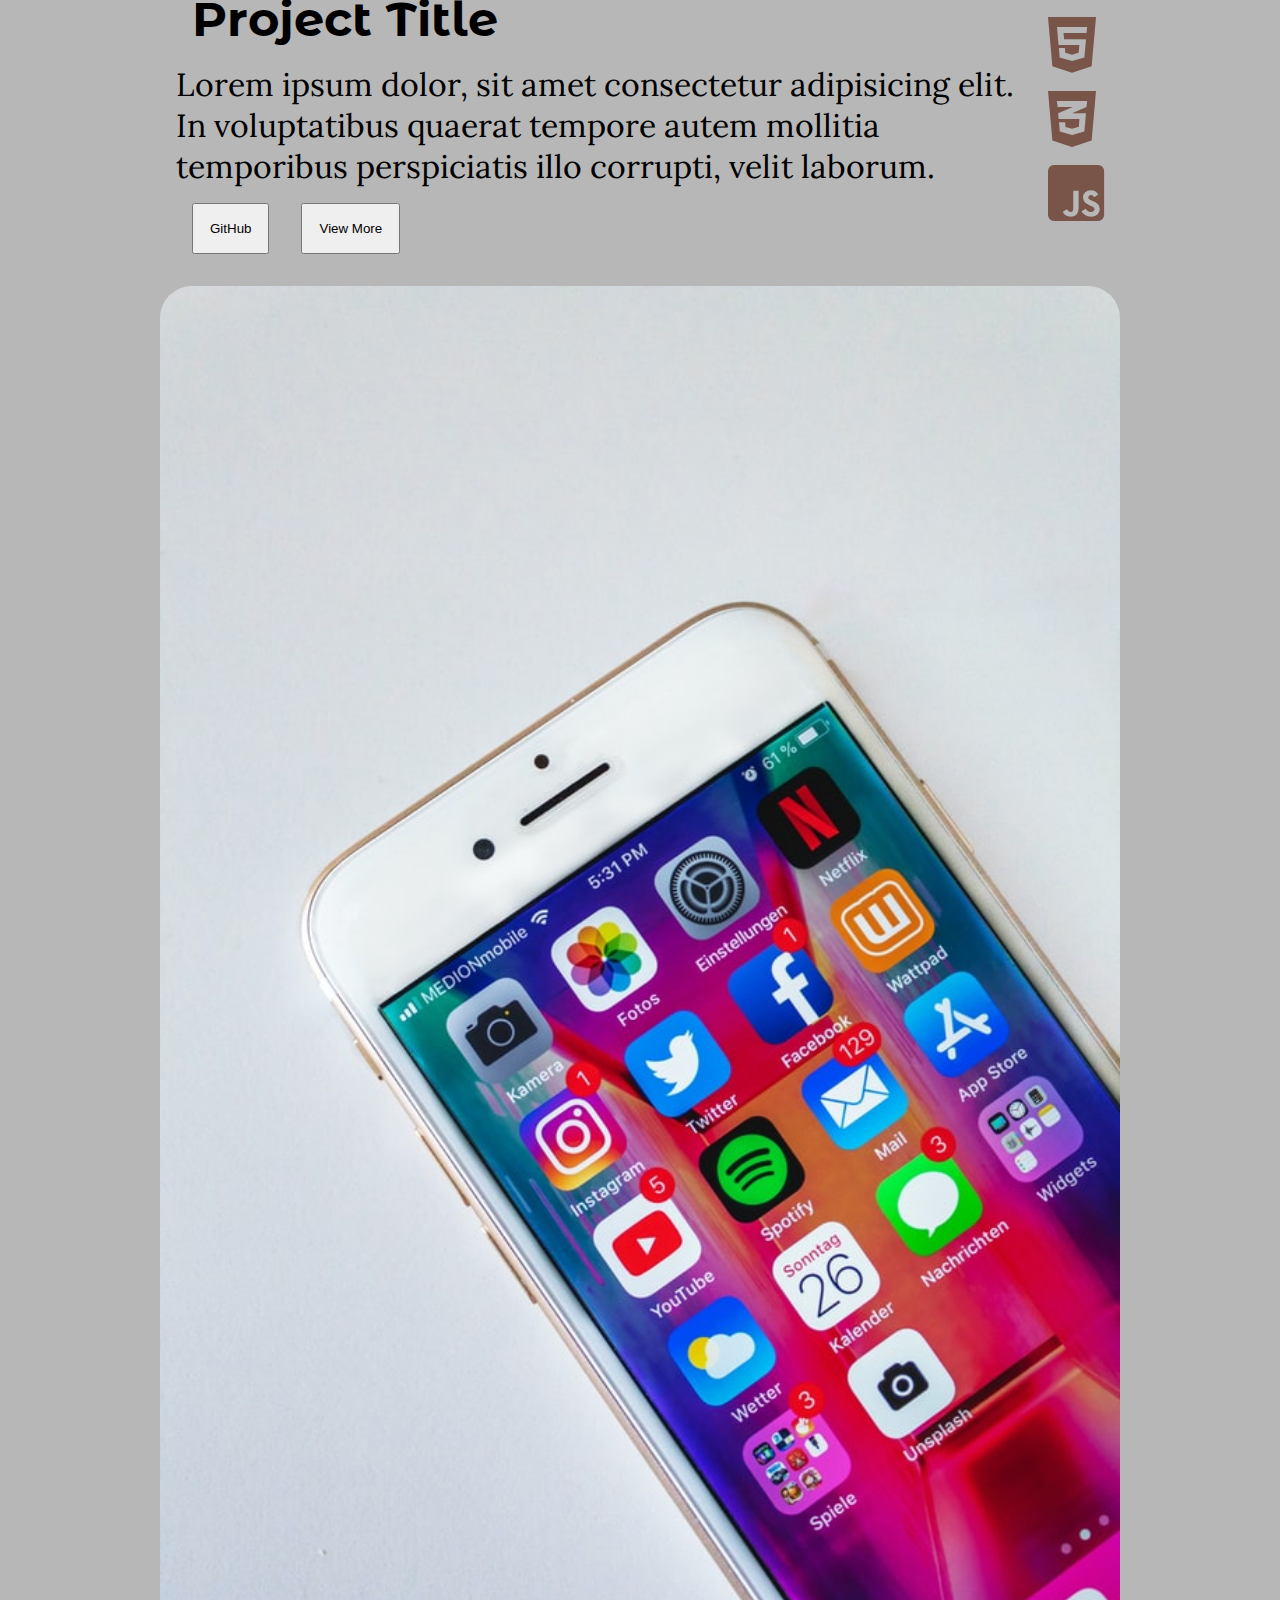
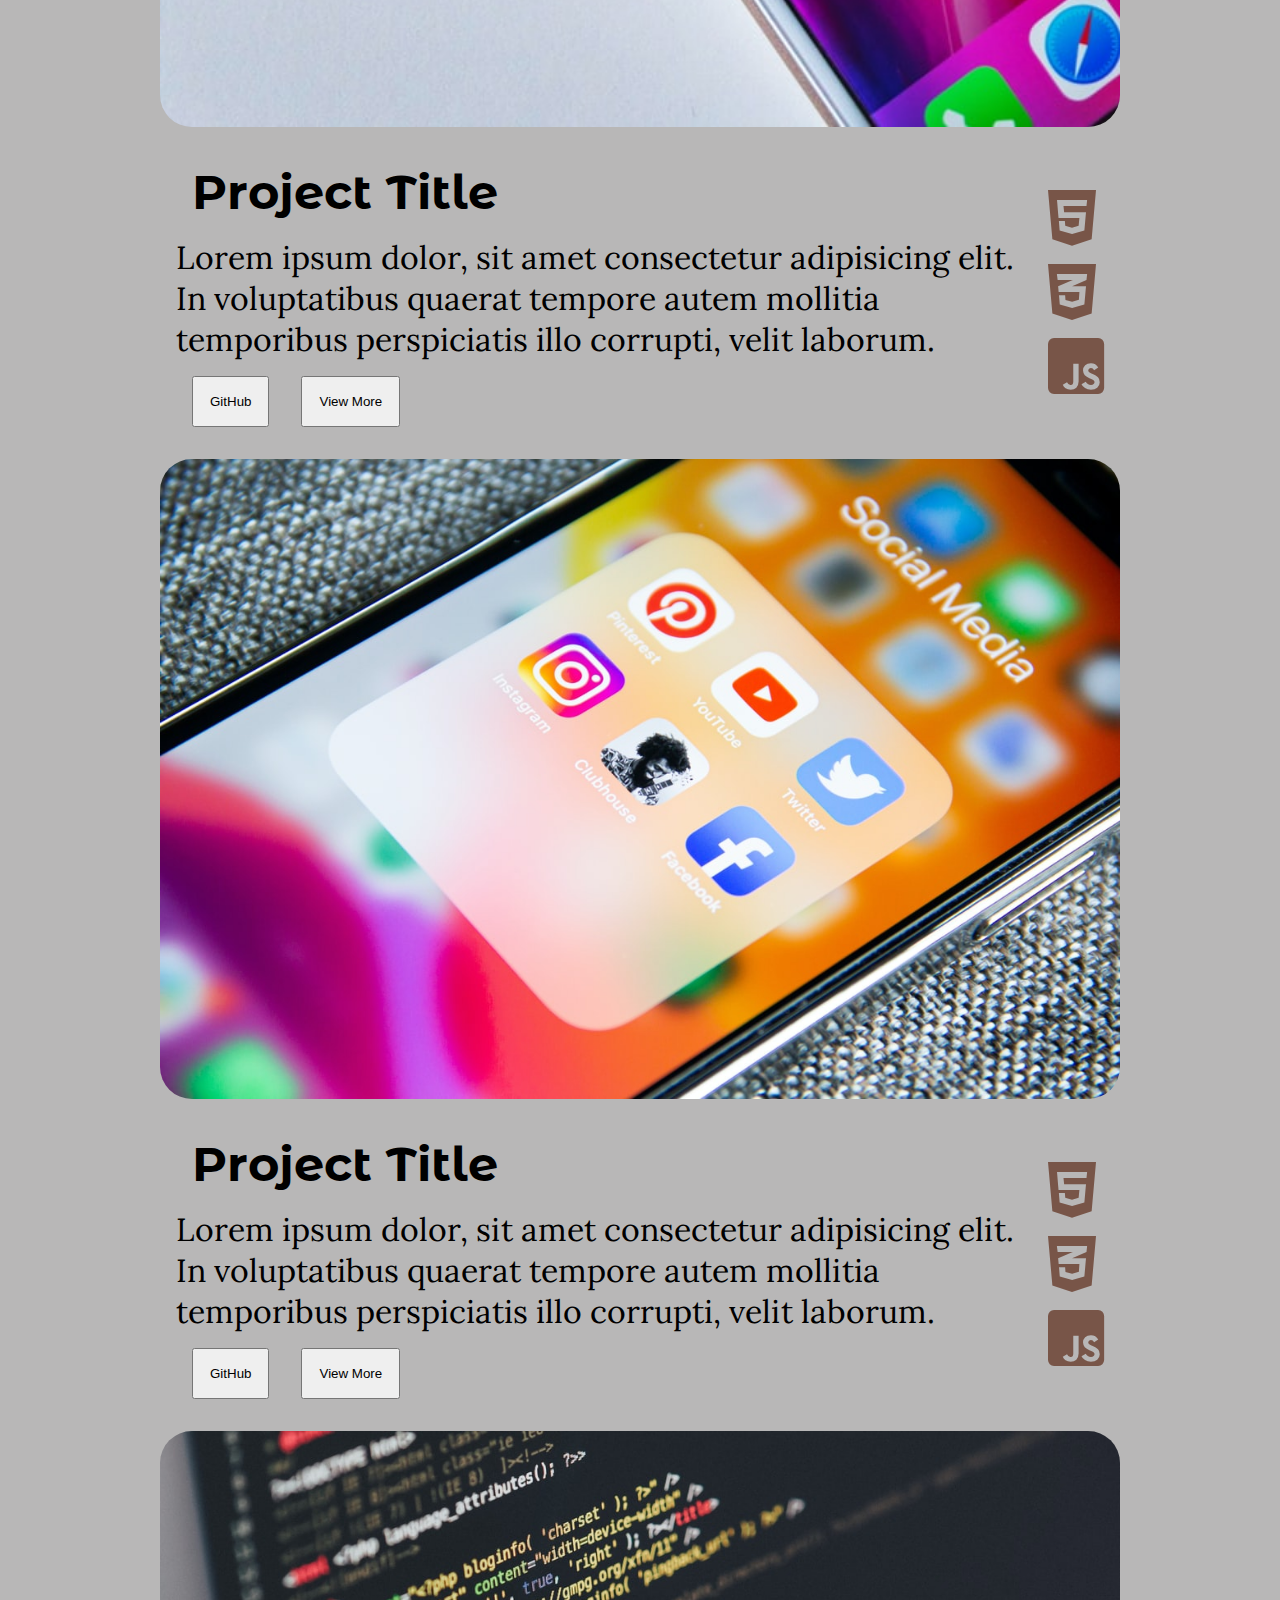
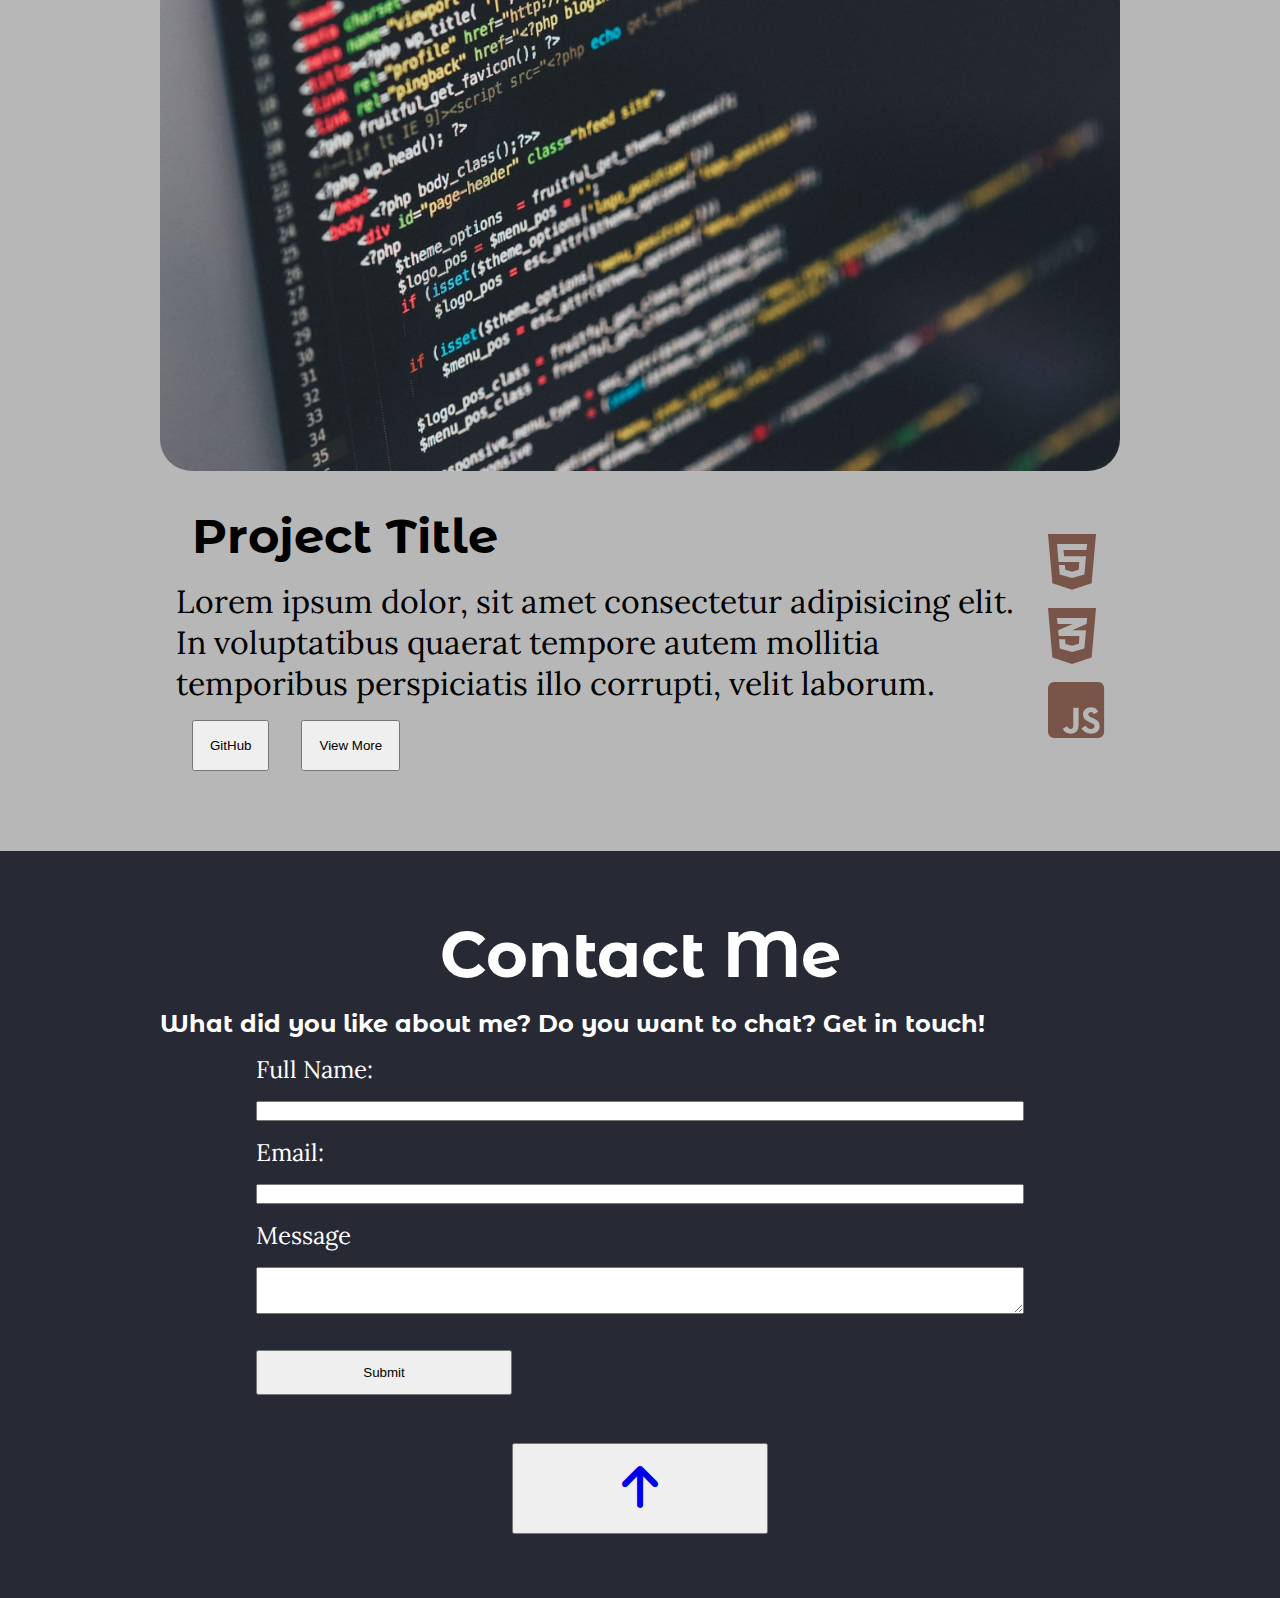
==== commit ecaaa551: "Corrected some mistakes on navbar, contact section and about section" ====
--- a/index.html
+++ b/index.html
@@ -224,14 +224,20 @@
         </header>
         <form class="contact-form">
             <!--Full Name-->
-            <label for ="fullname"> Full Name:</label>
-            <input type="text" name="fullname" id="fullname">
+
+                <label for ="fullname"> Full Name:</label>
+                <input type="text" name="fullname" id="fullname">
+
             <!--Email-->
-            <label for= "email"> Email: </label>
-            <input type="text" name="email" id="email" required>
+
+                <label for= "email"> Email: </label>
+                <input type="text" name="email" id="email" required>
+
             <!--Message-->
-            <label for="message"> Message </label>
-            <textarea name="message" id="message" rows=3 cols=20 required></textarea>
+
+                <label for="message"> Message </label>
+                <textarea name="message" id="message" rows=3 cols=20 required></textarea>
+
             <!--Submit button-->
             <button>Submit</button>
         </form>
--- a/style.css
+++ b/style.css
@@ -40,7 +40,7 @@
   flex-direction: column;
   align-items: center;
   padding: 2rem;
-  padding-top: 5rem;
+  padding-top: 10vh;
 }
 .home-section .container-home {
   display: flex;
@@ -97,8 +97,9 @@
   width: 80vw;
 }
 .about-section .about-section__body p {
-  font-size: 1rem;
-  padding: 1rem;
+  font-size: 1.5rem;
+  padding: 1rem;
+  font-family: "Lora", serif;
 }
 .about-section .about-section__container h3 {
   font-family: "Montserrat Alternates", sans-serif;
@@ -110,6 +111,8 @@
 }
 .about-section .about-section__container ul li {
   list-style-position: inside;
+  font-size: 1.5rem;
+  font-family: "Lora", serif;
 }
 
 .tech-stack-section {
@@ -178,6 +181,9 @@
   margin: 1rem;
   display: flex;
   flex-direction: row;
+}
+.my-projects-section .my-projects-section__container .container-projects__item .container-projects__item__description .container-projects__item__description__text {
+  font-family: "Lora", serif;
 }
 .my-projects-section .my-projects-section__container .container-projects__item .container-projects__item__description .container-projects__icons {
   display: flex;
@@ -223,11 +229,13 @@
 .contact-me-section header h2 {
   align-self: center;
   padding: 1rem;
+  font-size: 2rem;
 }
 .contact-me-section .contact-form {
   display: flex;
   flex-direction: column;
   width: 80vw;
+  font-family: "Lora", serif;
 }
 .contact-me-section .contact-form button {
   margin-top: 20px;
@@ -239,4 +247,134 @@
   margin-top: 3rem;
   padding: 1rem;
   font-size: 2rem;
+}
+
+@media screen and (min-width: 768px) {
+  .navbar .navbar__name {
+    font-size: 3rem;
+  }
+  .navbar .drop-menu__btn i {
+    font-size: 2.5rem;
+  }
+
+  .home-section .container-home img {
+    width: 50vw;
+  }
+  .home-section .container-home h1 {
+    padding-top: 1rem;
+    color: white;
+    font-size: 3rem;
+  }
+  .home-section .container-home p {
+    color: white;
+    font-size: 2rem;
+  }
+  .home-section .container-icons-home {
+    padding: 1rem;
+  }
+  .home-section .container-icons-home ul {
+    display: flex;
+    flex-direction: row;
+    gap: 2rem;
+    font-size: 5rem;
+  }
+  .home-section .container-icons-home ul i {
+    color: #785548;
+  }
+  .home-section .container-icons-home ul li {
+    list-style: none;
+  }
+
+  .about-section header h2 {
+    font-size: 4rem;
+  }
+  .about-section .about-section__body {
+    width: 75vw;
+  }
+  .about-section .about-section__body p {
+    font-size: 2rem;
+    padding: 1rem;
+    font-family: "Lora", serif;
+  }
+  .about-section .about-section__container h3 {
+    font-size: 3rem;
+  }
+  .about-section .about-section__container ul {
+    padding: 1rem;
+  }
+  .about-section .about-section__container ul li {
+    font-size: 2rem;
+  }
+
+  .tech-stack-section {
+    background-color: #272935;
+  }
+  .tech-stack-section header h2 {
+    font-size: 4rem;
+  }
+  .tech-stack-section .container-tech-stack ul {
+    font-size: 5rem;
+    gap: 2rem;
+  }
+
+  .my-projects-section header h2 {
+    font-size: 4rem;
+  }
+  .my-projects-section .my-projects-section__container {
+    width: 75vw;
+    padding: 1rem;
+  }
+  .my-projects-section .my-projects-section__container .container-projects__item .container-projects__item__description__buttons {
+    gap: 2rem;
+  }
+  .my-projects-section .my-projects-section__container .container-projects__item .container-projects__item__description__buttons--btn1 {
+    padding: 1rem;
+  }
+  .my-projects-section .my-projects-section__container .container-projects__item .container-projects__item__description__buttons--btn2 {
+    padding: 1rem;
+  }
+  .my-projects-section .my-projects-section__container .container-projects__item .container-projects__item__description .container-projects__icons {
+    padding-left: 1.5rem;
+  }
+  .my-projects-section .my-projects-section__container .container-projects__item .container-projects__item__description .container-projects__icons li {
+    font-size: 4rem;
+  }
+  .my-projects-section .my-projects-section__container .container-projects__item h3 {
+    font-size: 3rem;
+  }
+  .my-projects-section .my-projects-section__container .container-projects__item p {
+    font-size: 2rem;
+  }
+  .my-projects-section .my-projects-section__container .container-projects__item img {
+    width: 75vw;
+  }
+
+  .contact-me-section header {
+    width: 75vw;
+  }
+  .contact-me-section header h2 {
+    font-size: 4rem;
+  }
+  .contact-me-section header h3 {
+    font-size: 1.5rem;
+  }
+  .contact-me-section .contact-form {
+    gap: 1rem;
+    width: 60vw;
+  }
+  .contact-me-section .contact-form input {
+    height: 1rem;
+  }
+  .contact-me-section .contact-form label {
+    font-size: 1.5rem;
+  }
+  .contact-me-section .contact-form button {
+    margin-top: 20px;
+    width: 20vw;
+    height: 5vh;
+  }
+  .contact-me-section .restart_btn {
+    font-size: 3rem;
+    width: 20vw;
+  }
 }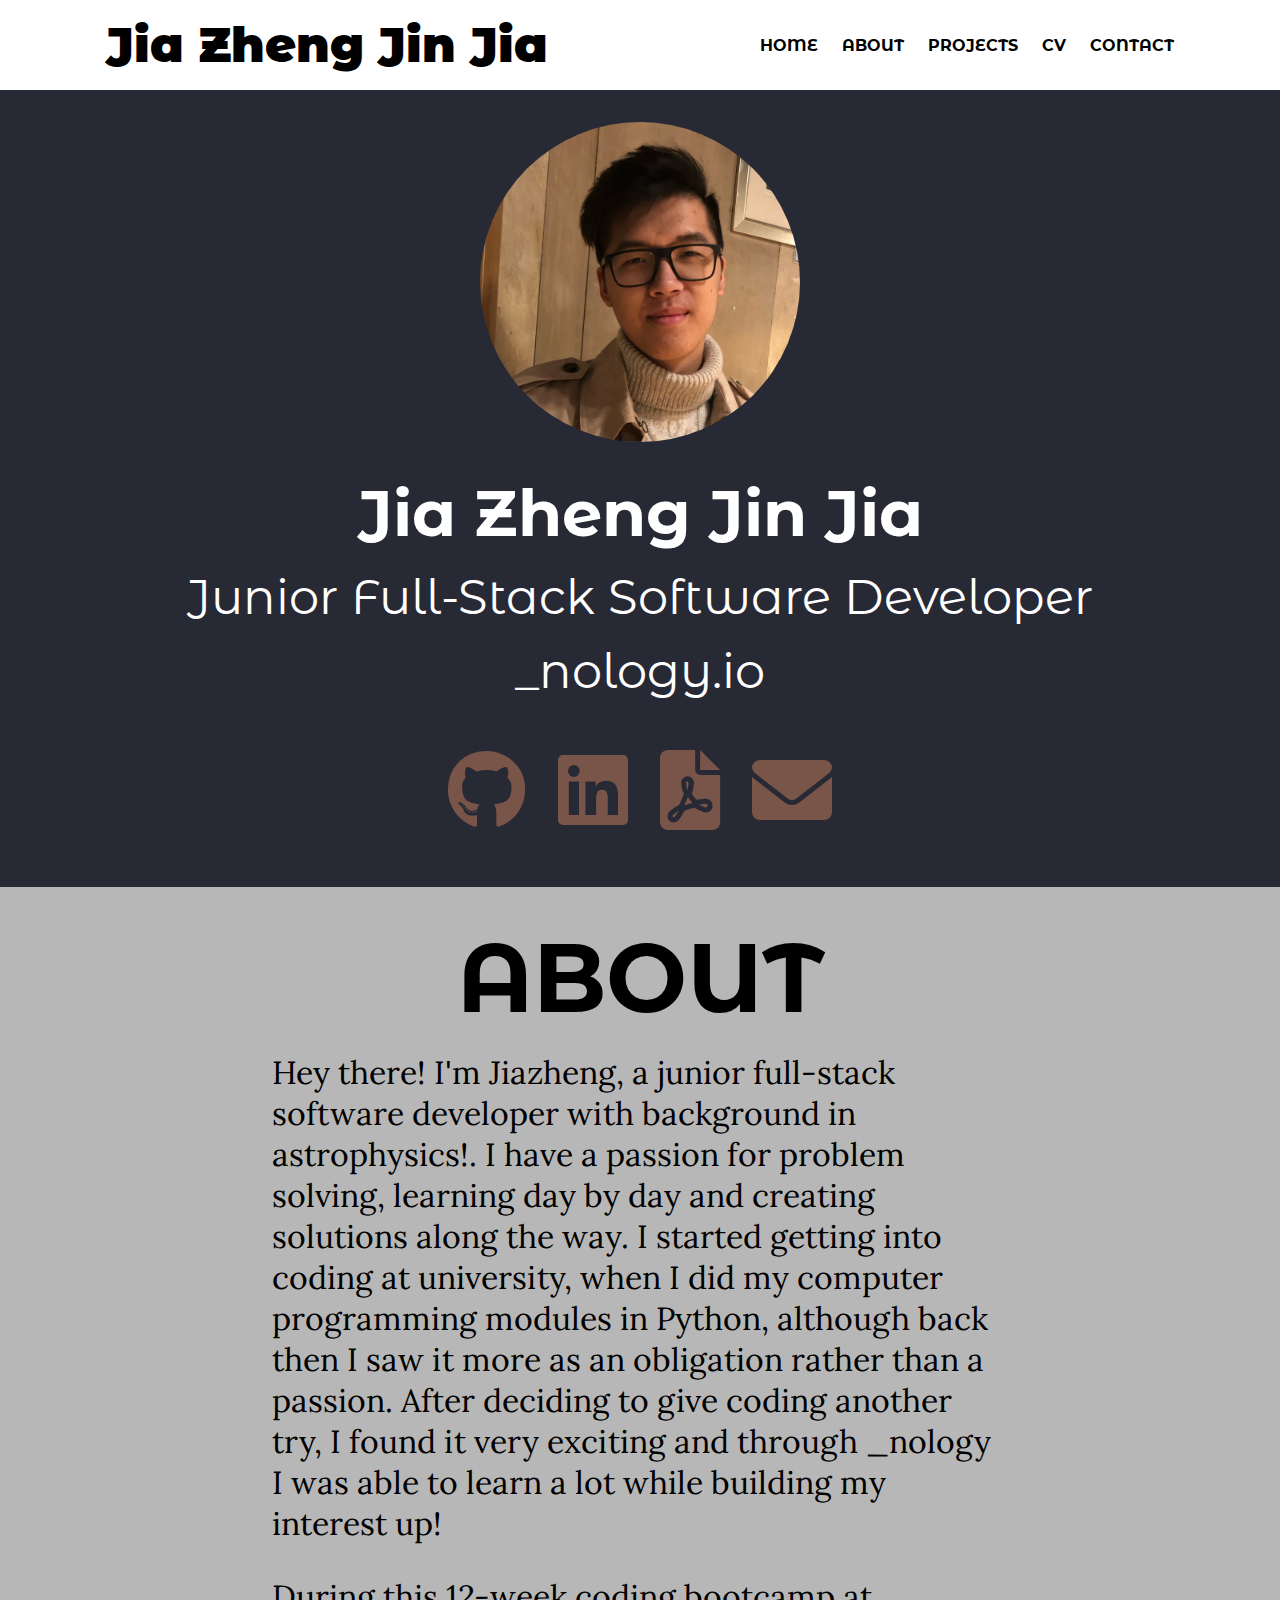
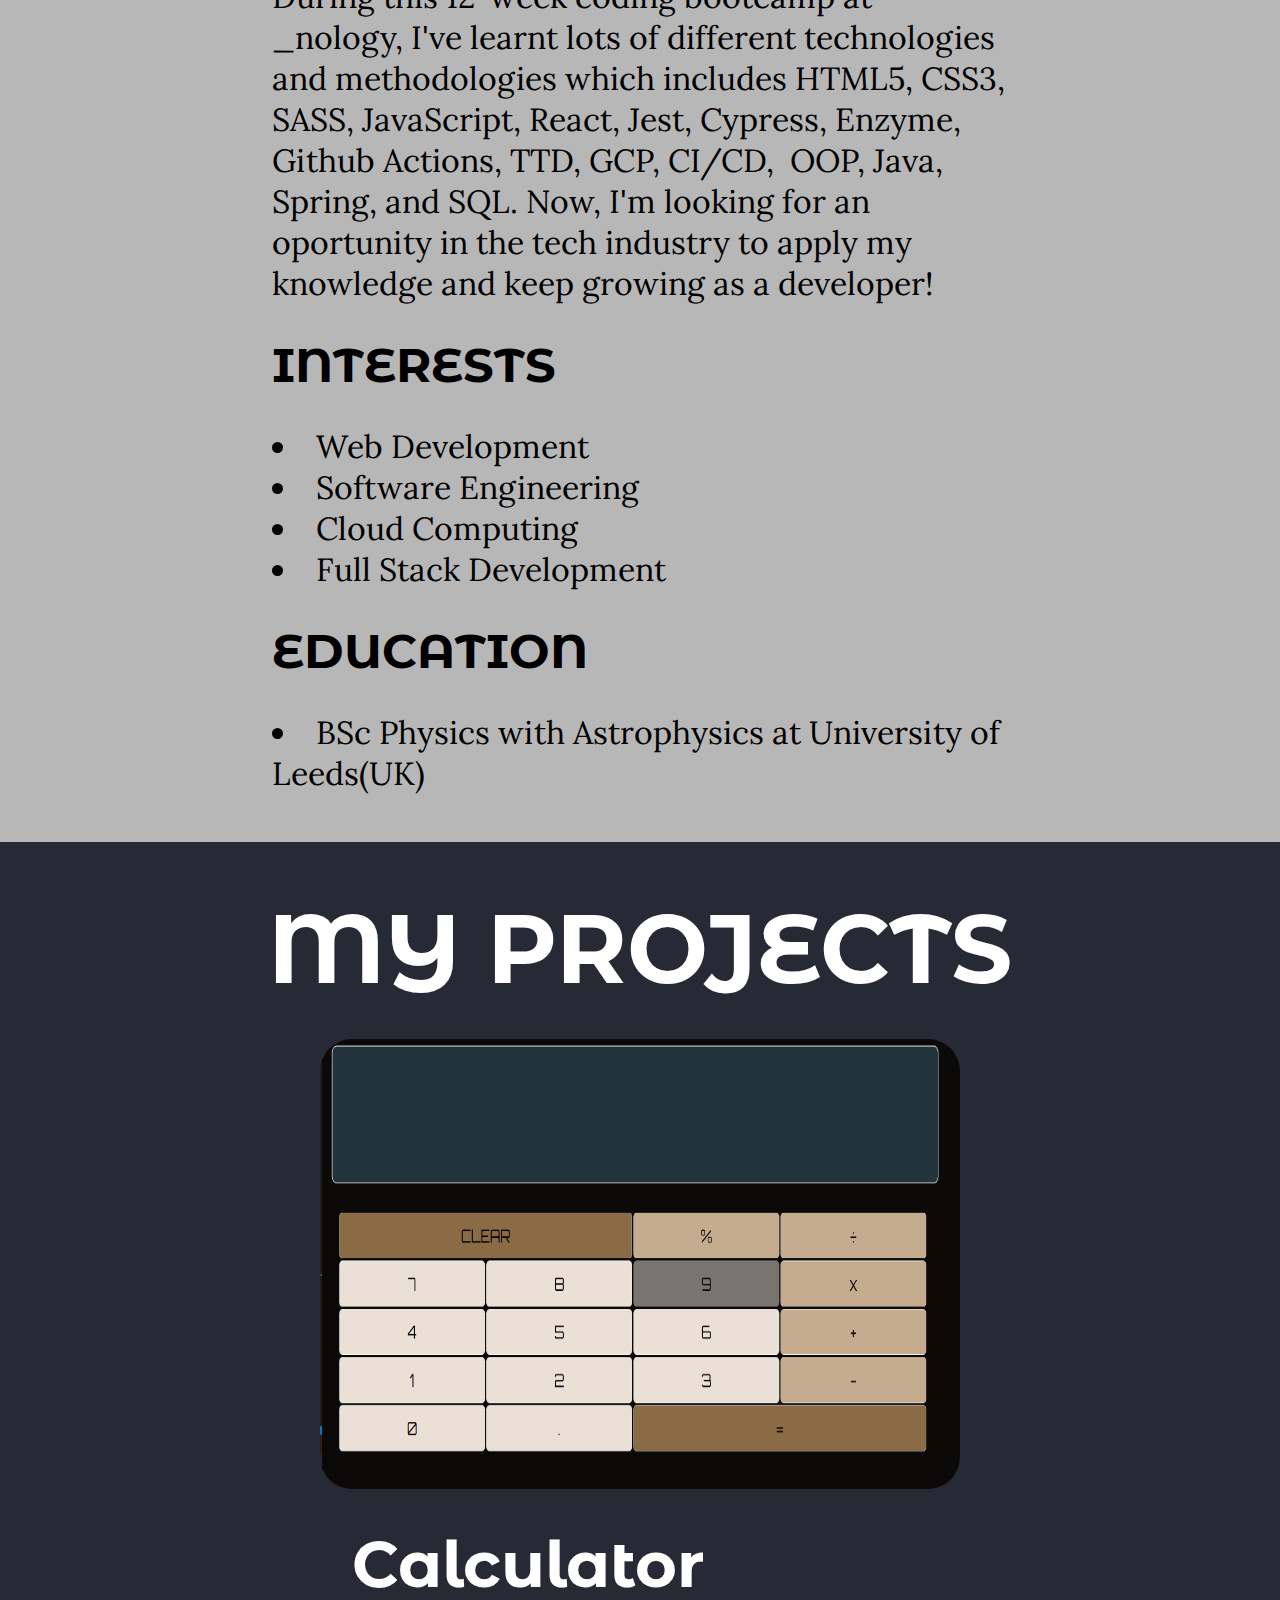
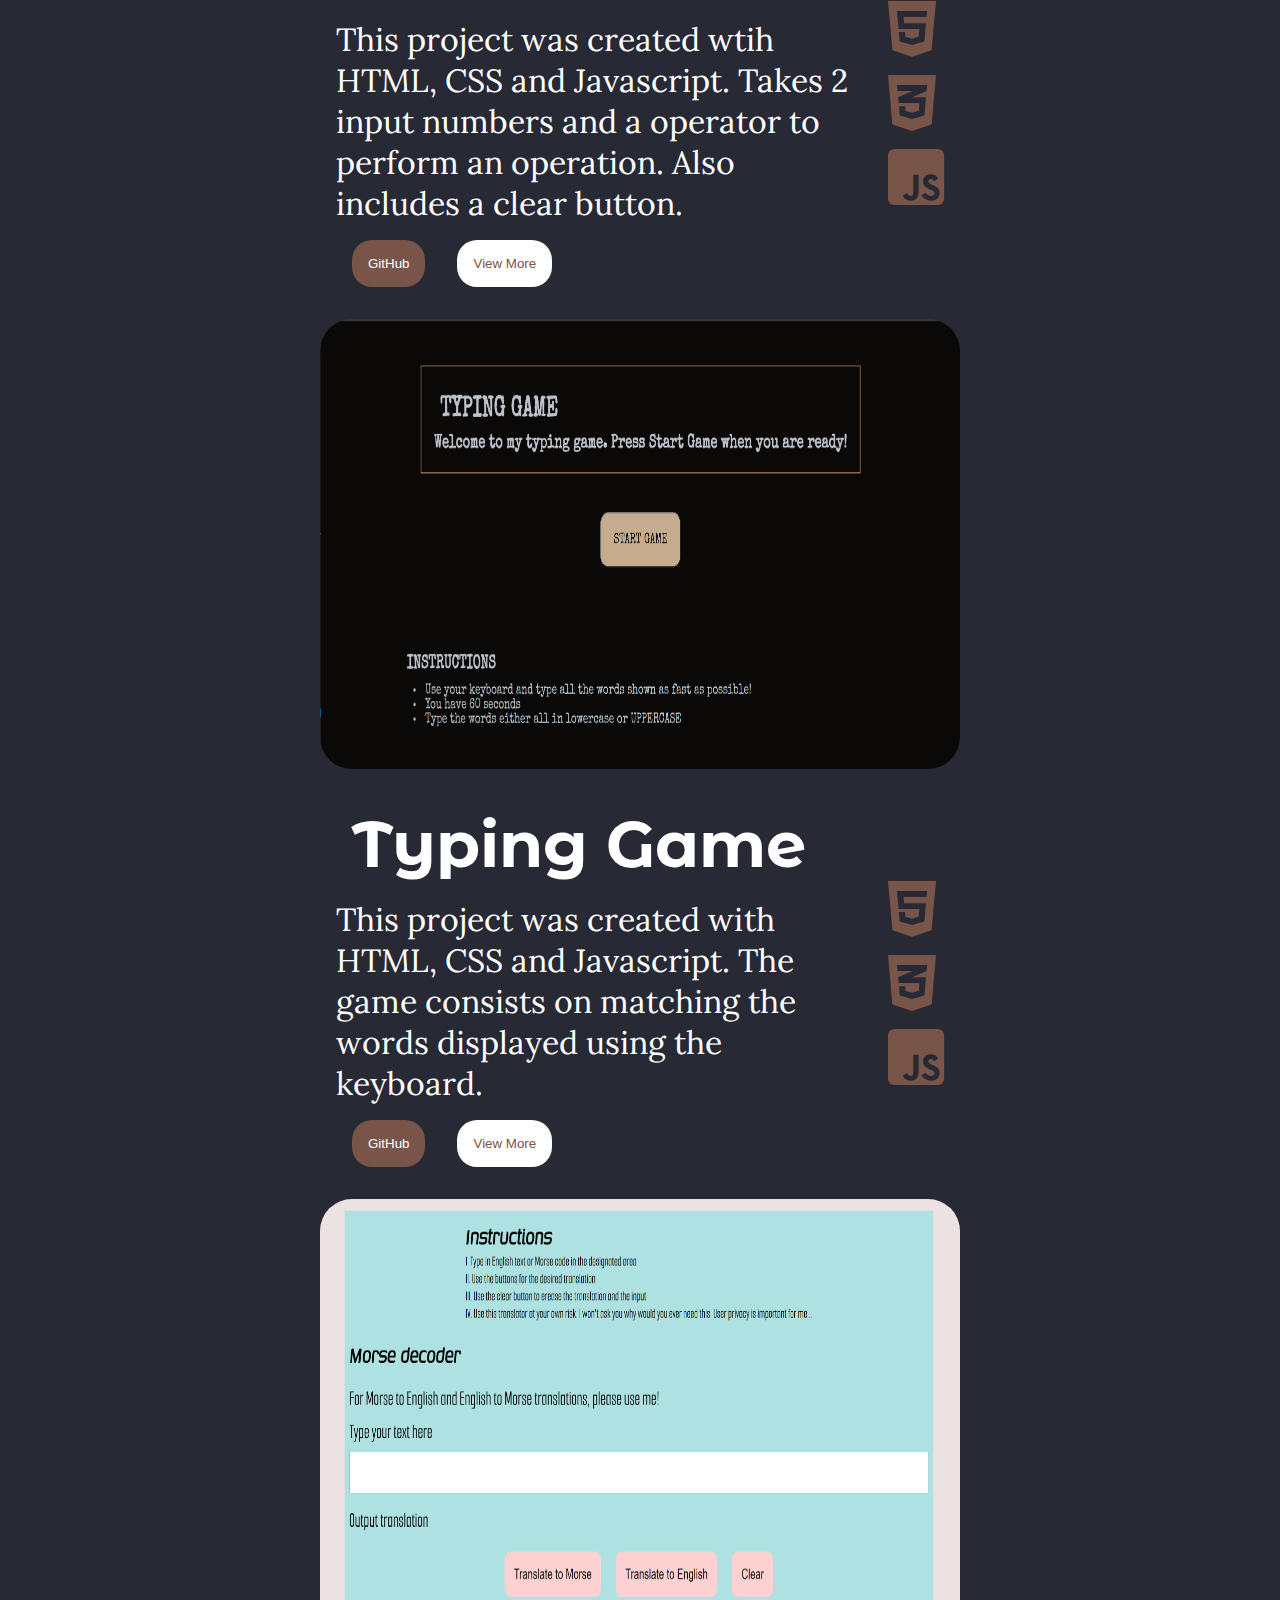
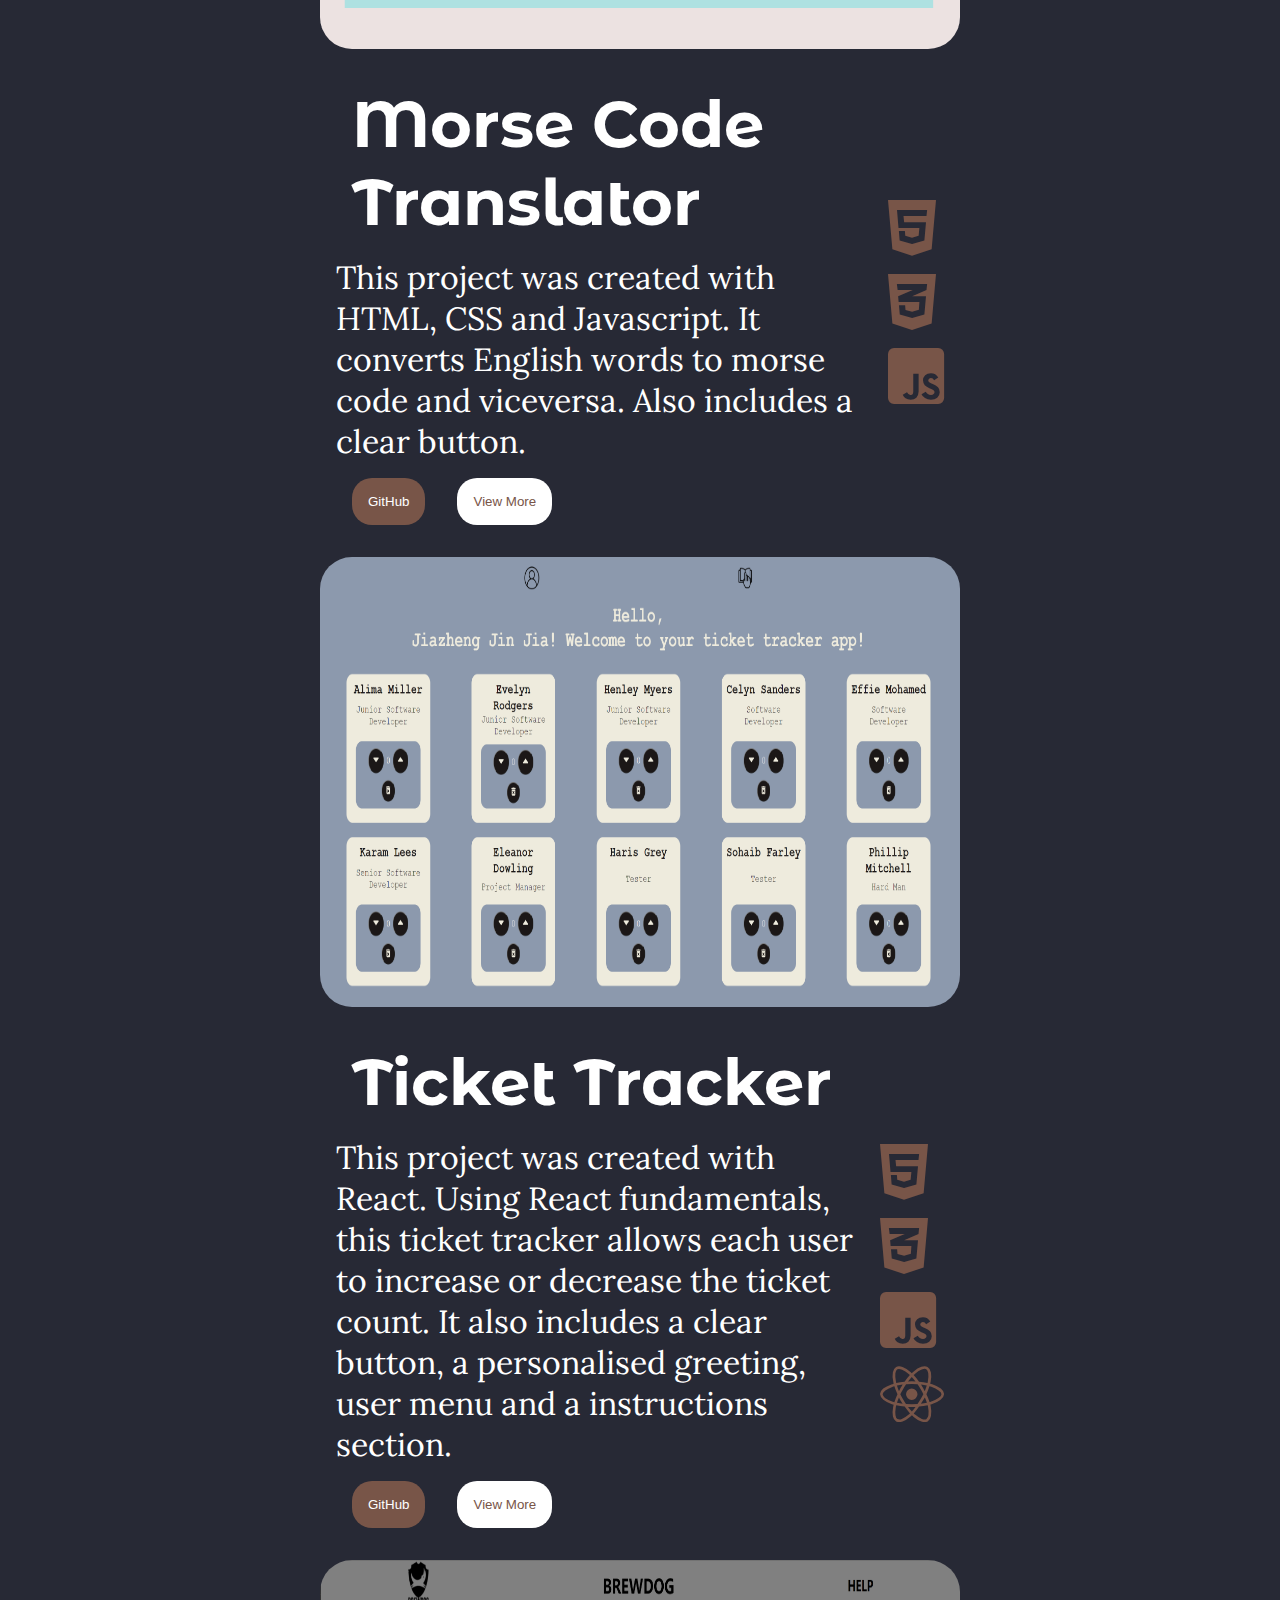
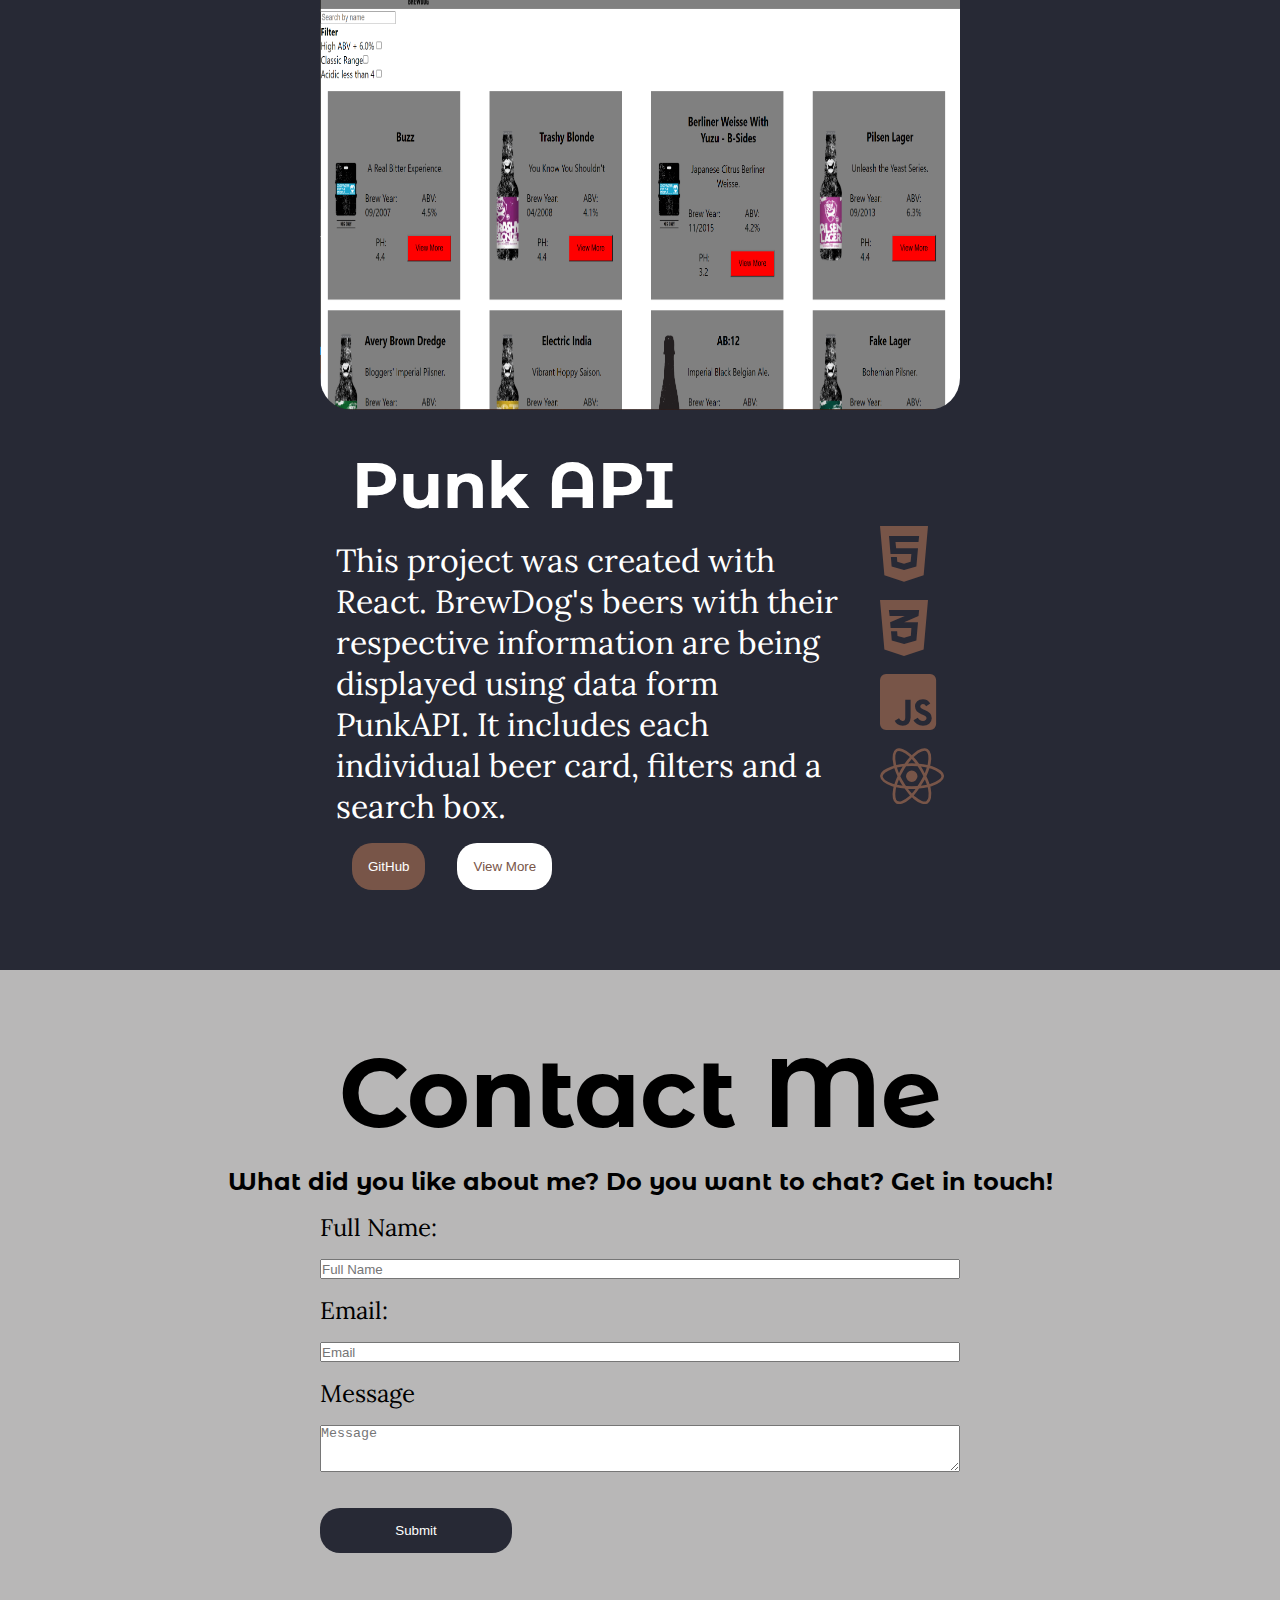
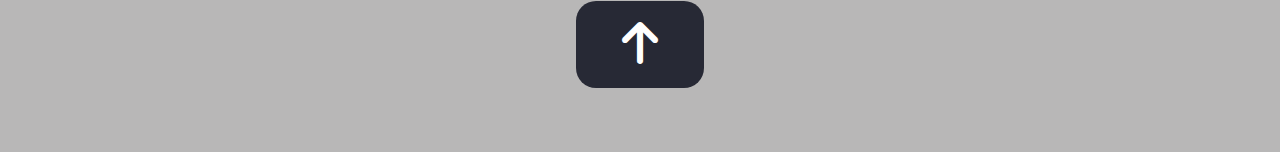
==== commit 3d7170b4: "presentation" ====
--- a/index.html
+++ b/index.html
@@ -23,7 +23,6 @@
                 <ul >
                     <li><a href ="#home">HOME</a></li>
                     <li><a href ="#about">ABOUT</a></li>
-                    <li><a href ="#tech-stack">TECH STACK</a></li>
                     <li><a href ="#projects">PROJECTS</a></li>
                     <li><a href ="http://alpha.sinp.msu.ru/~panov/LibBooks/CR/1556__legalreads.com.pdf" target=_blank>CV</a></li>
                     <li><a href ="#contact">CONTACT</a></li>
@@ -39,7 +38,7 @@
         <header class ="container-home">
             <img src="profilepic.jpg" alt="profile picture">
             <h1>Jia Zheng Jin Jia</h1>
-            <p>Web Developer</p>
+            <p>Junior Full-Stack Software Developer</p>
             <p>_nology.io</p>
         </header>
         <div class="container-icons-home">
@@ -62,39 +61,44 @@
        
 
     </section>
-    <!--ABOUT-->
-    <section class ="about-section" id="about">
-        
-        <header>
-            <h2>ABOUT</h2>
-        </header>
-
-        <content class="about-section__body">
-            <p>Lorem ipsum dolor, sit amet consectetur adipisicing elit. Atque culpa libero rerum mollitia fugiat illum. Deserunt illum earum facere eveniet dolor sequi amet aliquam vitae doloremque quibusdam, id, placeat maiores.
-            </p>
-            <p>Lorem ipsum dolor sit, amet consectetur adipisicing elit. Dolorem asperiores enim corporis delectus sed ad veniam! Ab ducimus laudantium maxime iusto optio laborum fugiat suscipit, cum fugit a sint eius.</p>
-            <div class =about-section__container>
-                <h3>INTERESTS</h3>
-                <ul>
-                    <li>Web Development</li>
-                    <li>Software Engineering</li>
-                    <li>Cloud Computing</li>
-                </ul>
-                <h3>EDUCATION</h3>
-                <ul>
-                    <li>BSc Physics with Astrophysics
-                        University of Leeds(UK)
-                    </li>
-                </ul>
-            </div>
-        </content>
-        
-
-
-
-
-    </section>
-    <!--TECH STACK-->
+    
+        <!--ABOUT-->
+        <section class ="about-section" id="about">
+        
+            <header>
+                <h2>ABOUT</h2>
+            </header>
+        
+            <content class="about-section__body">
+                <p>Hey there! I'm Jiazheng, a junior full-stack software developer with background in astrophysics!. I have a passion for problem solving, learning day by day and creating solutions along the way. 
+                    I started getting into coding at university, when I did my computer programming modules in Python, although back then I saw it more as an obligation rather than a passion. 
+                    After deciding to give coding another try, I found it very exciting and through _nology I was able to learn a lot while building my interest up!
+                </p>
+                <p>During this 12-week coding bootcamp at _nology, I've learnt lots of different technologies and methodologies which includes HTML5, CSS3, SASS, JavaScript, React, Jest, Cypress, Enzyme, Github Actions, TTD, GCP, CI/CD,  OOP, Java, Spring, and SQL. 
+                    Now, I'm looking for an oportunity in the tech industry to apply my knowledge and keep growing as a developer!
+
+                </p>
+                <div class =about-section__container>
+                    <h3>INTERESTS</h3>
+                    <ul>
+                        <li>Web Development</li>
+                        <li>Software Engineering</li>
+                        <li>Cloud Computing</li>
+                        <li>Full Stack Development</li>
+                    </ul>
+                    <h3>EDUCATION</h3>
+                    <ul>
+                        <li>BSc Physics with Astrophysics
+                            at University of Leeds(UK)
+                        </li>
+                    </ul>
+                </div>
+            </content>
+    
+    
+    
+</section>
+<!--     tech Stack
     <section class="tech-stack-section" id="tech-stack">
         <div class="container-tech-stack">
             <header>
@@ -117,25 +121,25 @@
                 </ul>
             </div>
         </div>
-
-    </section>
+        
+    </section> -->
     <!--PROJECTS-->
     <section class="my-projects-section" id="projects">
-
+        
         <header>
             <h2>MY PROJECTS</h2>
         </header>
         <div class="my-projects-section__container">
             <div class="container-projects__item">
                 <div class="container-projects__item1">
-                    <img src="project1.jpg" alt="project 1">
-                    <div class="container-projects__item__description">
-                        <div class="container-projects__item__description__text">
-                            <h3>Project Title</h3>
-                            <p>Lorem ipsum dolor, sit amet consectetur adipisicing elit. In voluptatibus quaerat tempore autem mollitia temporibus perspiciatis illo corrupti, velit laborum.</p>
-                            <div class="container-projects__item__description__buttons">
-                                <button class ="container-projects__item__description__buttons--btn1">GitHub</button>
-                                <button class ="container-projects__item__description__buttons--btn2">View More</button>
+                    <img src="calculator.png" alt="calculator">
+                    <div class="container-projects__item__description">
+                        <div class="container-projects__item__description__text">
+                            <h3>Calculator</h3>
+                            <p>This project was created wtih HTML, CSS and Javascript. Takes 2 input numbers and a operator to perform an operation. Also includes a clear button.</p>
+                            <div class="container-projects__item__description__buttons">
+                                <a href="https://github.com/j-jinjia/calculator-challenge" target="blank_"><button class ="container-projects__item__description__buttons--btn1">GitHub</button></a>
+                                <a href="https://j-jinjia.github.io/calculator-challenge/" target="blank_"><button class ="container-projects__item__description__buttons--btn2">View More</button></a>
                             </div>
                         </div>
                         
@@ -146,102 +150,131 @@
                             
                         </ul>
                     </div>
-                        
-                </div>
-                <div class="container-projects__item1">
-                    <img src="project2.jpg" alt="project 2">
-                    <div class="container-projects__item__description">
-                        <div class="container-projects__item__description__text">
-                            <h3>Project Title</h3>
-                            <p>Lorem ipsum dolor, sit amet consectetur adipisicing elit. In voluptatibus quaerat tempore autem mollitia temporibus perspiciatis illo corrupti, velit laborum.</p>
-                            <div class="container-projects__item__description__buttons">
-                                <button class ="container-projects__item__description__buttons--btn1">GitHub</button>
-                                <button class ="container-projects__item__description__buttons--btn2">View More</button>
-                            </div>
-                        </div>
-                        
-                        <ul class ="container-projects__icons">
-                            <li><i class="fa-brands fa-html5"></i></li>
-                            <li><i class="fa-brands fa-css3-alt"></i></li>
-                            <li><i class="fa-brands fa-js-square"></i></li>
-                            
-                        </ul>
-                    </div>
-                        
-                </div>
-                <div class="container-projects__item1">
-                    <img src="project3.jpg" alt="project 3">
-                    <div class="container-projects__item__description">
-                        <div class="container-projects__item__description__text">
-                            <h3>Project Title</h3>
-                            <p>Lorem ipsum dolor, sit amet consectetur adipisicing elit. In voluptatibus quaerat tempore autem mollitia temporibus perspiciatis illo corrupti, velit laborum.</p>
-                            <div class="container-projects__item__description__buttons">
-                                <button class ="container-projects__item__description__buttons--btn1">GitHub</button>
-                                <button class ="container-projects__item__description__buttons--btn2">View More</button>
-                            </div>
-                        </div>
-                        
-                        <ul class ="container-projects__icons">
-                            <li><i class="fa-brands fa-html5"></i></li>
-                            <li><i class="fa-brands fa-css3-alt"></i></li>
-                            <li><i class="fa-brands fa-js-square"></i></li>
-                            
-                        </ul>
-                    </div>
-                        
-                </div>
-                <div class="container-projects__item1">
-                    <img src="project4.jpg" alt="project 4">
-                    <div class="container-projects__item__description">
-                        <div class="container-projects__item__description__text">
-                            <h3>Project Title</h3>
-                            <p>Lorem ipsum dolor, sit amet consectetur adipisicing elit. In voluptatibus quaerat tempore autem mollitia temporibus perspiciatis illo corrupti, velit laborum.</p>
-                            <div class="container-projects__item__description__buttons">
-                                <button class ="container-projects__item__description__buttons--btn1">GitHub</button>
-                                <button class ="container-projects__item__description__buttons--btn2">View More</button>
-                            </div>
-                        </div>
-                        
-                        <ul class ="container-projects__icons">
-                            <li><i class="fa-brands fa-html5"></i></li>
-                            <li><i class="fa-brands fa-css3-alt"></i></li>
-                            <li><i class="fa-brands fa-js-square"></i></li>
-                            
-                        </ul>
-                    </div>
-                        
-                </div>
-
+                    
+                </div>
+                <div class="container-projects__item1">
+                    <img src="typing-game.png" alt="typing-game">
+                    <div class="container-projects__item__description">
+                        <div class="container-projects__item__description__text">
+                            <h3>Typing Game</h3>
+                            <p>This project was created with HTML, CSS and Javascript. The game consists on matching the words displayed using the keyboard.</p>
+                            <div class="container-projects__item__description__buttons">
+                                <a href="https://github.com/j-jinjia/typing-game" target="blank_"><button class ="container-projects__item__description__buttons--btn1">GitHub</button></a>
+                                <a href="https://j-jinjia.github.io/typing-game/" target="blank_"><button class ="container-projects__item__description__buttons--btn2">View More</button></a>
+                            </div>
+                        </div>
+                        
+                        <ul class ="container-projects__icons">
+                            <li><i class="fa-brands fa-html5"></i></li>
+                            <li><i class="fa-brands fa-css3-alt"></i></li>
+                            <li><i class="fa-brands fa-js-square"></i></li>
+                            
+                        </ul>
+                    </div>
+                    
+                </div>
+                <div class="container-projects__item1">
+                    <img src="morse-code-translator.png" alt="morse-code-translator">
+                    <div class="container-projects__item__description">
+                        <div class="container-projects__item__description__text">
+                            <h3>Morse Code Translator</h3>
+                            <p>This project was created with HTML, CSS and Javascript. It converts English words to morse code and viceversa. Also includes a clear button. </p>
+                            <div class="container-projects__item__description__buttons">
+                                <a href="https://github.com/j-jinjia/morse-code-translator" target="blank_"><button class ="container-projects__item__description__buttons--btn1">GitHub</button></a>
+                                <a href="https://j-jinjia.github.io/morse-code-translator/" target="blank_"><button class ="container-projects__item__description__buttons--btn2">View More</button></a> 
+                            </div>
+                        </div>
+                        
+                        <ul class ="container-projects__icons">
+                            <li><i class="fa-brands fa-html5"></i></li>
+                            <li><i class="fa-brands fa-css3-alt"></i></li>
+                            <li><i class="fa-brands fa-js-square"></i></li>
+                            
+                        </ul>
+                    </div>
+                    
+                </div>
+                <div class="container-projects__item1">
+                    <img src="ticket-tracker.png" alt="ticket-tracker">
+                    <div class="container-projects__item__description">
+                        <div class="container-projects__item__description__text">
+                            <h3>Ticket Tracker</h3>
+                            <p>This project was created with React. Using React fundamentals, this ticket tracker allows each user to increase or decrease the ticket count. It also includes a clear button, a personalised greeting, user menu and a instructions section.</p>
+                            <div class="container-projects__item__description__buttons">
+                                <a href="https://github.com/j-jinjia/ticket-tracker" target="blank_" ><button class ="container-projects__item__description__buttons--btn1">GitHub</button></a>
+                                <a href="https://j-jinjia.github.io/ticket-tracker/" target="blank_" ><button class ="container-projects__item__description__buttons--btn2">View More</button></a>
+                            </div>
+                        </div>
+                        
+                        <ul class ="container-projects__icons">
+                            <li><i class="fa-brands fa-html5"></i></li>
+                            <li><i class="fa-brands fa-css3-alt"></i></li>
+                            <li><i class="fa-brands fa-js-square"></i></li>
+                            <li>
+                                <i class="fa-brands fa-react"></i>
+                            </li>
+                            
+                        </ul>
+                    </div>
+                    
+                </div>
+                <div class="container-projects__item1">
+                    <img src="punk-api.png" alt="punk-api">
+                    <div class="container-projects__item__description">
+                        <div class="container-projects__item__description__text">
+                            <h3>Punk API</h3>
+                            <p>This project was created with React. BrewDog's beers with their respective information are being displayed using data form PunkAPI. It includes each individual beer card, filters and a search box.</p>
+                            <div class="container-projects__item__description__buttons">
+                                <a href="https://github.com/j-jinjia/brewdog-api-website" target="blank_" ><button class ="container-projects__item__description__buttons--btn1">GitHub</button></a>
+                                <a href="https://j-jinjia.github.io/brewdog-api-website/" target="blank_" ><button class ="container-projects__item__description__buttons--btn2">View More</button></a>
+                            </div>
+                        </div>
+                        
+                        <ul class ="container-projects__icons">
+                            <li><i class="fa-brands fa-html5"></i></li>
+                            <li><i class="fa-brands fa-css3-alt"></i></li>
+                            <li><i class="fa-brands fa-js-square"></i></li>
+                            <li>
+                                <i class="fa-brands fa-react"></i>
+                            </li>
+                            
+                        </ul>
+                    </div>
+                    
+                </div>
+                
             </div>
         </div>
-
+        
     </section>
+
     <!--CONTACT-->
+    
     <section class="contact-me-section" id="contact">
         <header>
             <h2>Contact Me</h2>
             <h3>What did you like about me? Do you want to chat? Get in touch!</h3>
         </header>
-        <form class="contact-form">
+        <form class="contact-form" action="https://formspree.io/f/mleznlwk"method="POST">
             <!--Full Name-->
-
-                <label for ="fullname"> Full Name:</label>
-                <input type="text" name="fullname" id="fullname">
-
+            
+            <label for ="fullname"> Full Name:</label>
+            <input type="text" name="fullname" id="fullname" placeholder="Full Name"> 
+            
             <!--Email-->
 
                 <label for= "email"> Email: </label>
-                <input type="text" name="email" id="email" required>
+                <input type="text" name="email" id="email" placeholder="Email" required>
 
             <!--Message-->
 
                 <label for="message"> Message </label>
-                <textarea name="message" id="message" rows=3 cols=20 required></textarea>
+                <textarea name="message" id="message" rows=3 cols=20  placeholder="Message"required></textarea>
 
             <!--Submit button-->
-            <button>Submit</button>
+            <button type="submit">Submit</button>
         </form>
-        <button class="restart_btn"><a href="#home"><i class="fa-solid fa-arrow-up"></i></a></button>
+        <a href="#home"><button class="restart_btn"><i class="fa-solid fa-arrow-up"></i></button></a>
     </section>
 
     
--- a/style.css
+++ b/style.css
@@ -173,9 +173,25 @@
 }
 .my-projects-section .my-projects-section__container .container-projects__item .container-projects__item__description__buttons--btn1 {
   padding: 0.7rem;
+  color: white;
+  background-color: #785548;
+  border: none;
+  border-radius: 20px;
+  cursor: pointer;
+}
+.my-projects-section .my-projects-section__container .container-projects__item .container-projects__item__description__buttons--btn1:hover {
+  opacity: 0.7;
 }
 .my-projects-section .my-projects-section__container .container-projects__item .container-projects__item__description__buttons--btn2 {
   padding: 0.8rem;
+  color: #785548;
+  background-color: white;
+  border: none;
+  border-radius: 20px;
+  cursor: pointer;
+}
+.my-projects-section .my-projects-section__container .container-projects__item .container-projects__item__description__buttons--btn2:hover {
+  opacity: 0.7;
 }
 .my-projects-section .my-projects-section__container .container-projects__item .container-projects__item__description {
   margin: 1rem;
@@ -241,12 +257,28 @@
   margin-top: 20px;
   width: 40vw;
   height: 5vh;
+  color: white;
+  background-color: #272935;
+  border: none;
+  border-radius: 20px;
+  cursor: pointer;
+}
+.contact-me-section .contact-form button:hover {
+  opacity: 0.7;
 }
 .contact-me-section .restart_btn {
   margin: 2rem;
   margin-top: 3rem;
   padding: 1rem;
   font-size: 2rem;
+  color: white;
+  background-color: #272935;
+  border: none;
+  border-radius: 20px;
+  cursor: pointer;
+}
+.contact-me-section .restart_btn:hover {
+  opacity: 0.7;
 }
 
 @media screen and (min-width: 768px) {
@@ -306,17 +338,25 @@
     font-size: 2rem;
   }
 
-  .tech-stack-section {
+  /* .tech-stack-section{
+      background-color:#272935;
+      header{
+          h2{
+              font-size: 4rem;
+
+          }
+      }
+      .container-tech-stack{
+          ul{
+              font-size: 5rem;
+              gap: 2rem;
+          }
+      }
+  } */
+  .my-projects-section {
     background-color: #272935;
-  }
-  .tech-stack-section header h2 {
-    font-size: 4rem;
-  }
-  .tech-stack-section .container-tech-stack ul {
-    font-size: 5rem;
-    gap: 2rem;
-  }
-
+    color: white;
+  }
   .my-projects-section header h2 {
     font-size: 4rem;
   }
@@ -346,9 +386,13 @@
     font-size: 2rem;
   }
   .my-projects-section .my-projects-section__container .container-projects__item img {
-    width: 75vw;
-  }
-
+    width: 100%;
+  }
+
+  .contact-me-section {
+    background-color: #B8B7B7;
+    color: black;
+  }
   .contact-me-section header {
     width: 75vw;
   }
@@ -377,4 +421,140 @@
     font-size: 3rem;
     width: 20vw;
   }
+}
+@media screen and (min-width: 1024px) {
+  .navbar {
+    position: fixed;
+    top: 0;
+    width: 100%;
+    display: flex;
+    flex-direction: row;
+    align-items: center;
+    justify-content: space-around;
+    height: 10vh;
+    background-color: white;
+  }
+  .navbar .drop-menu__btn {
+    display: none;
+  }
+  .navbar .navbar__drop-menu {
+    display: flex;
+  }
+  .navbar .navbar__drop-menu ul {
+    display: flex;
+    flex-direction: row;
+    gap: 1.5rem;
+  }
+  .navbar .navbar__drop-menu ul li {
+    list-style: none;
+  }
+  .navbar .navbar__drop-menu ul li a {
+    text-decoration: none;
+    font-family: "Montserrat Alternates", sans-serif;
+    font-weight: bold;
+    color: black;
+  }
+  .navbar .navbar__drop-menu ul li a:hover {
+    text-decoration: underline;
+  }
+
+  .home-section .container-home img {
+    width: 25vw;
+    height: 25vw;
+  }
+  .home-section .container-home h1 {
+    font-size: 4rem;
+  }
+  .home-section .container-home p {
+    font-size: 3rem;
+  }
+  .home-section .container-icons-home {
+    padding: 1rem;
+  }
+  .home-section .container-icons-home ul {
+    display: flex;
+    flex-direction: row;
+    gap: 2rem;
+    font-size: 5rem;
+  }
+  .home-section .container-icons-home ul i {
+    color: #785548;
+  }
+  .home-section .container-icons-home ul li {
+    list-style: none;
+  }
+
+  .about-section header h2 {
+    font-size: 6rem;
+  }
+  .about-section .about-section__body {
+    width: 60vw;
+  }
+  .about-section .about-section__container h3 {
+    font-size: 3rem;
+  }
+  .about-section .about-section__container ul {
+    padding: 1rem;
+  }
+  .about-section .about-section__container ul li {
+    font-size: 2rem;
+  }
+
+  .my-projects-section header h2 {
+    font-size: 6rem;
+  }
+  .my-projects-section .my-projects-section__container {
+    width: 50vw;
+    padding: 1rem;
+  }
+  .my-projects-section .my-projects-section__container .container-projects__item .container-projects__item__description__buttons {
+    gap: 2rem;
+  }
+  .my-projects-section .my-projects-section__container .container-projects__item .container-projects__item__description__buttons--btn1 {
+    padding: 1rem;
+  }
+  .my-projects-section .my-projects-section__container .container-projects__item .container-projects__item__description__buttons--btn2 {
+    padding: 1rem;
+  }
+  .my-projects-section .my-projects-section__container .container-projects__item .container-projects__item__description .container-projects__icons {
+    padding-left: 1.5rem;
+  }
+  .my-projects-section .my-projects-section__container .container-projects__item .container-projects__item__description .container-projects__icons li {
+    font-size: 4rem;
+  }
+  .my-projects-section .my-projects-section__container .container-projects__item h3 {
+    font-size: 4rem;
+  }
+  .my-projects-section .my-projects-section__container .container-projects__item p {
+    font-size: 2rem;
+  }
+  .my-projects-section .my-projects-section__container .container-projects__item img {
+    width: 50vw;
+    height: 50vh;
+  }
+
+  .contact-me-section header {
+    width: 75vw;
+    align-items: center;
+  }
+  .contact-me-section header h2 {
+    font-size: 6rem;
+  }
+  .contact-me-section header h3 {
+    font-size: 1.5rem;
+  }
+  .contact-me-section .contact-form {
+    width: 50vw;
+  }
+  .contact-me-section .contact-form button {
+    margin-top: 20px;
+    width: 15vw;
+    height: 5vh;
+    cursor: pointer;
+  }
+  .contact-me-section .restart_btn {
+    font-size: 3rem;
+    width: 10vw;
+    cursor: pointer;
+  }
 }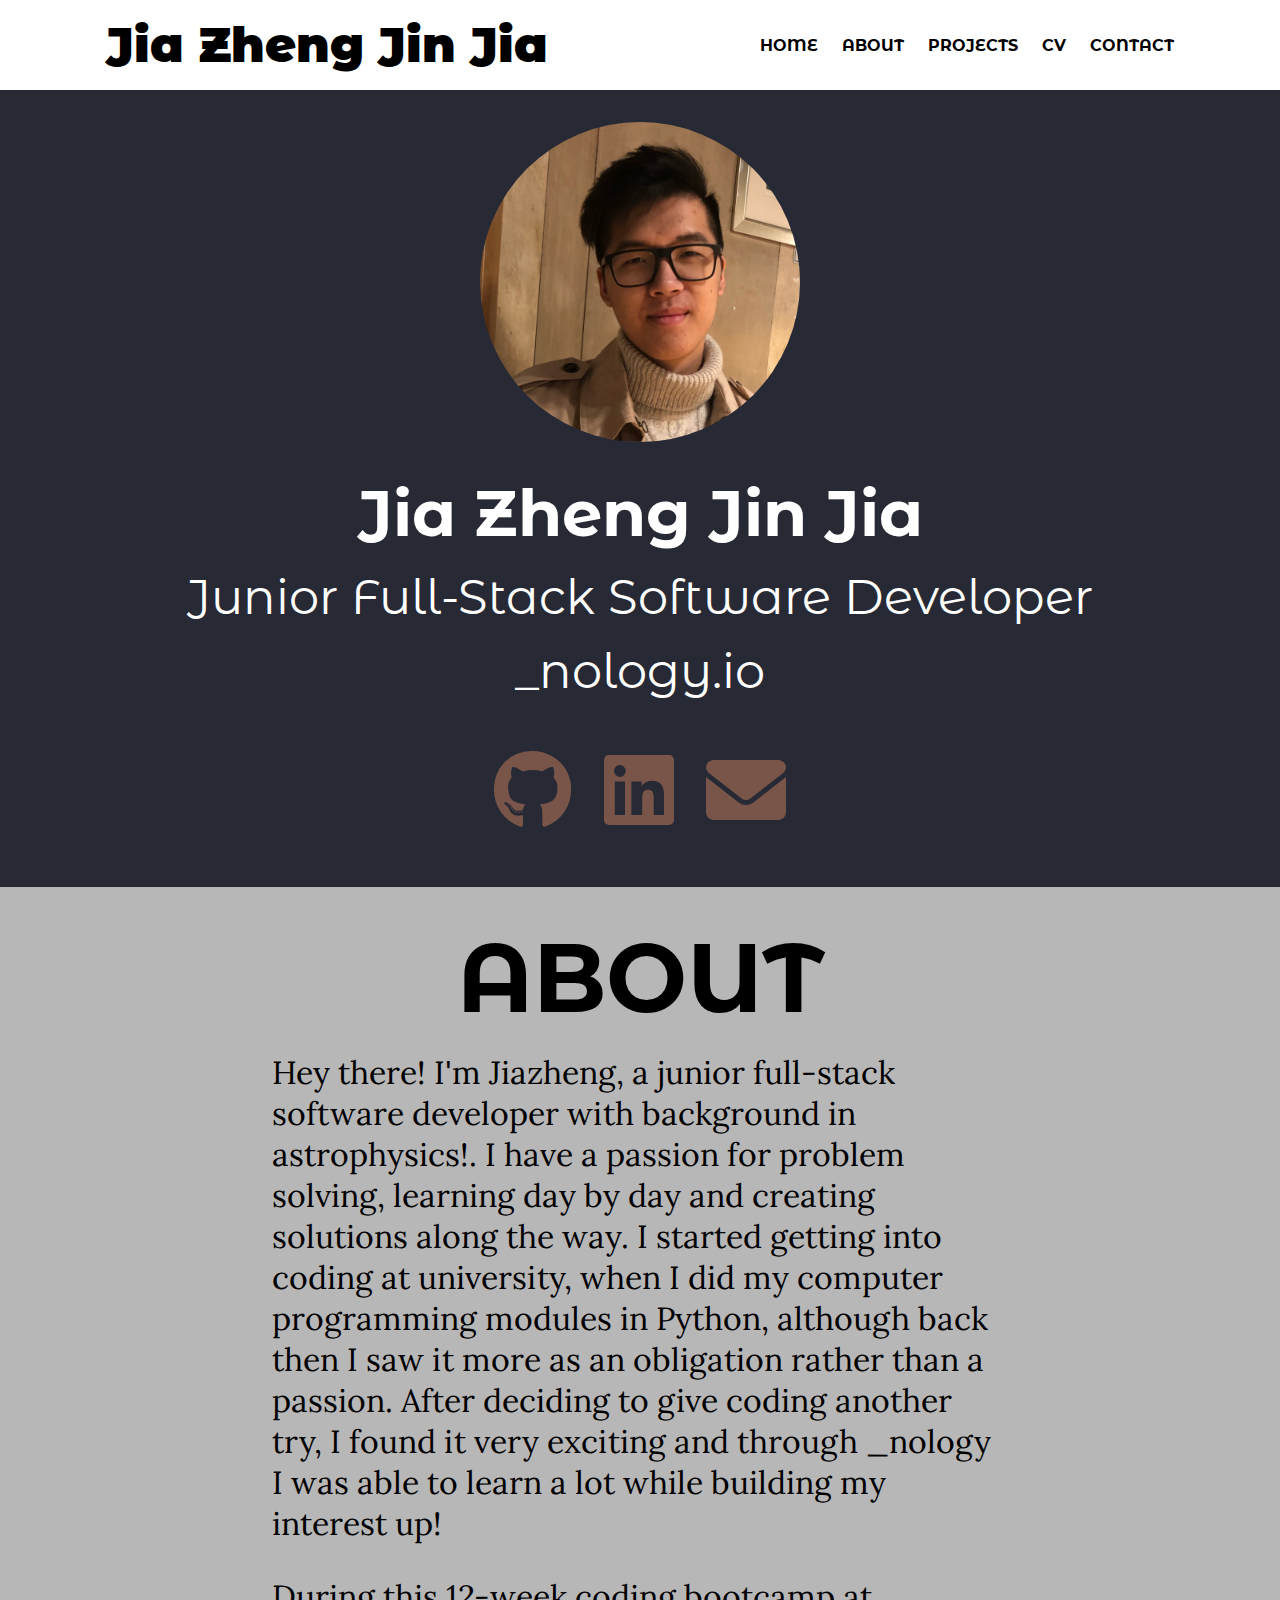
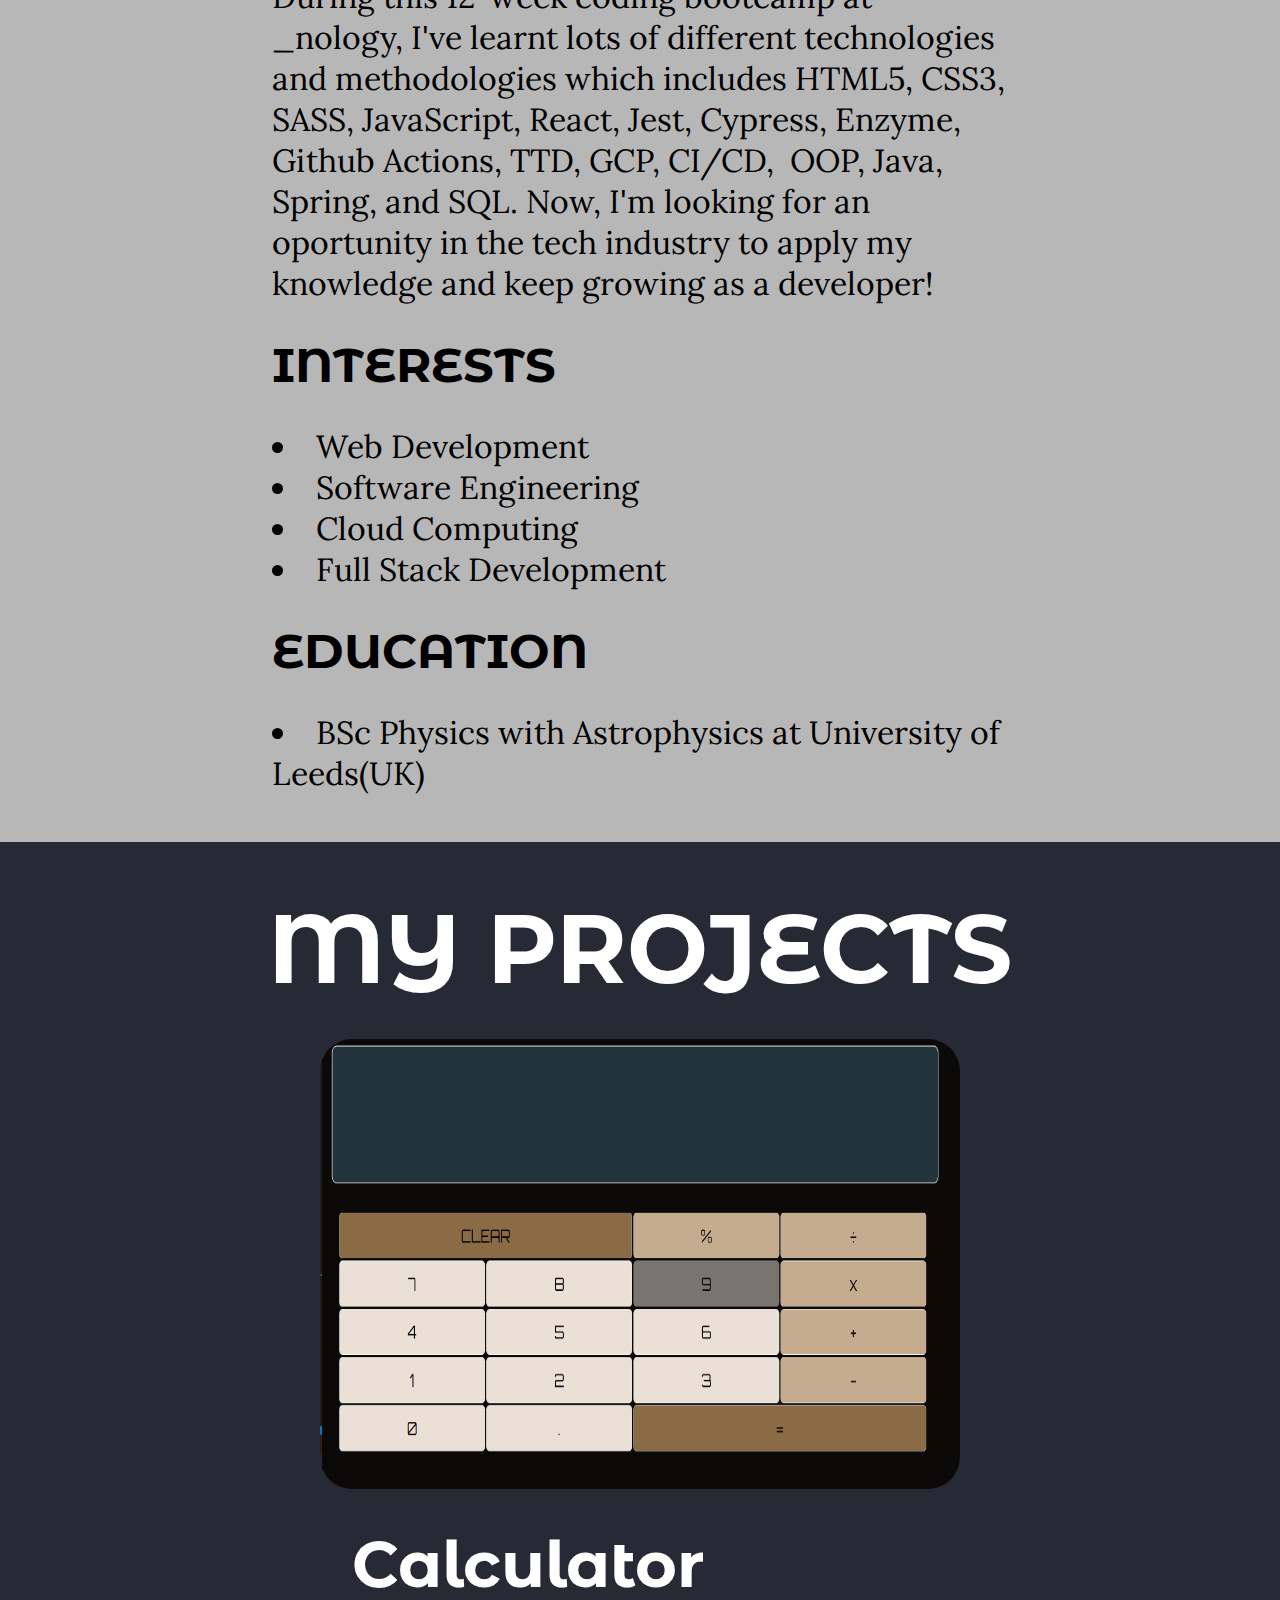
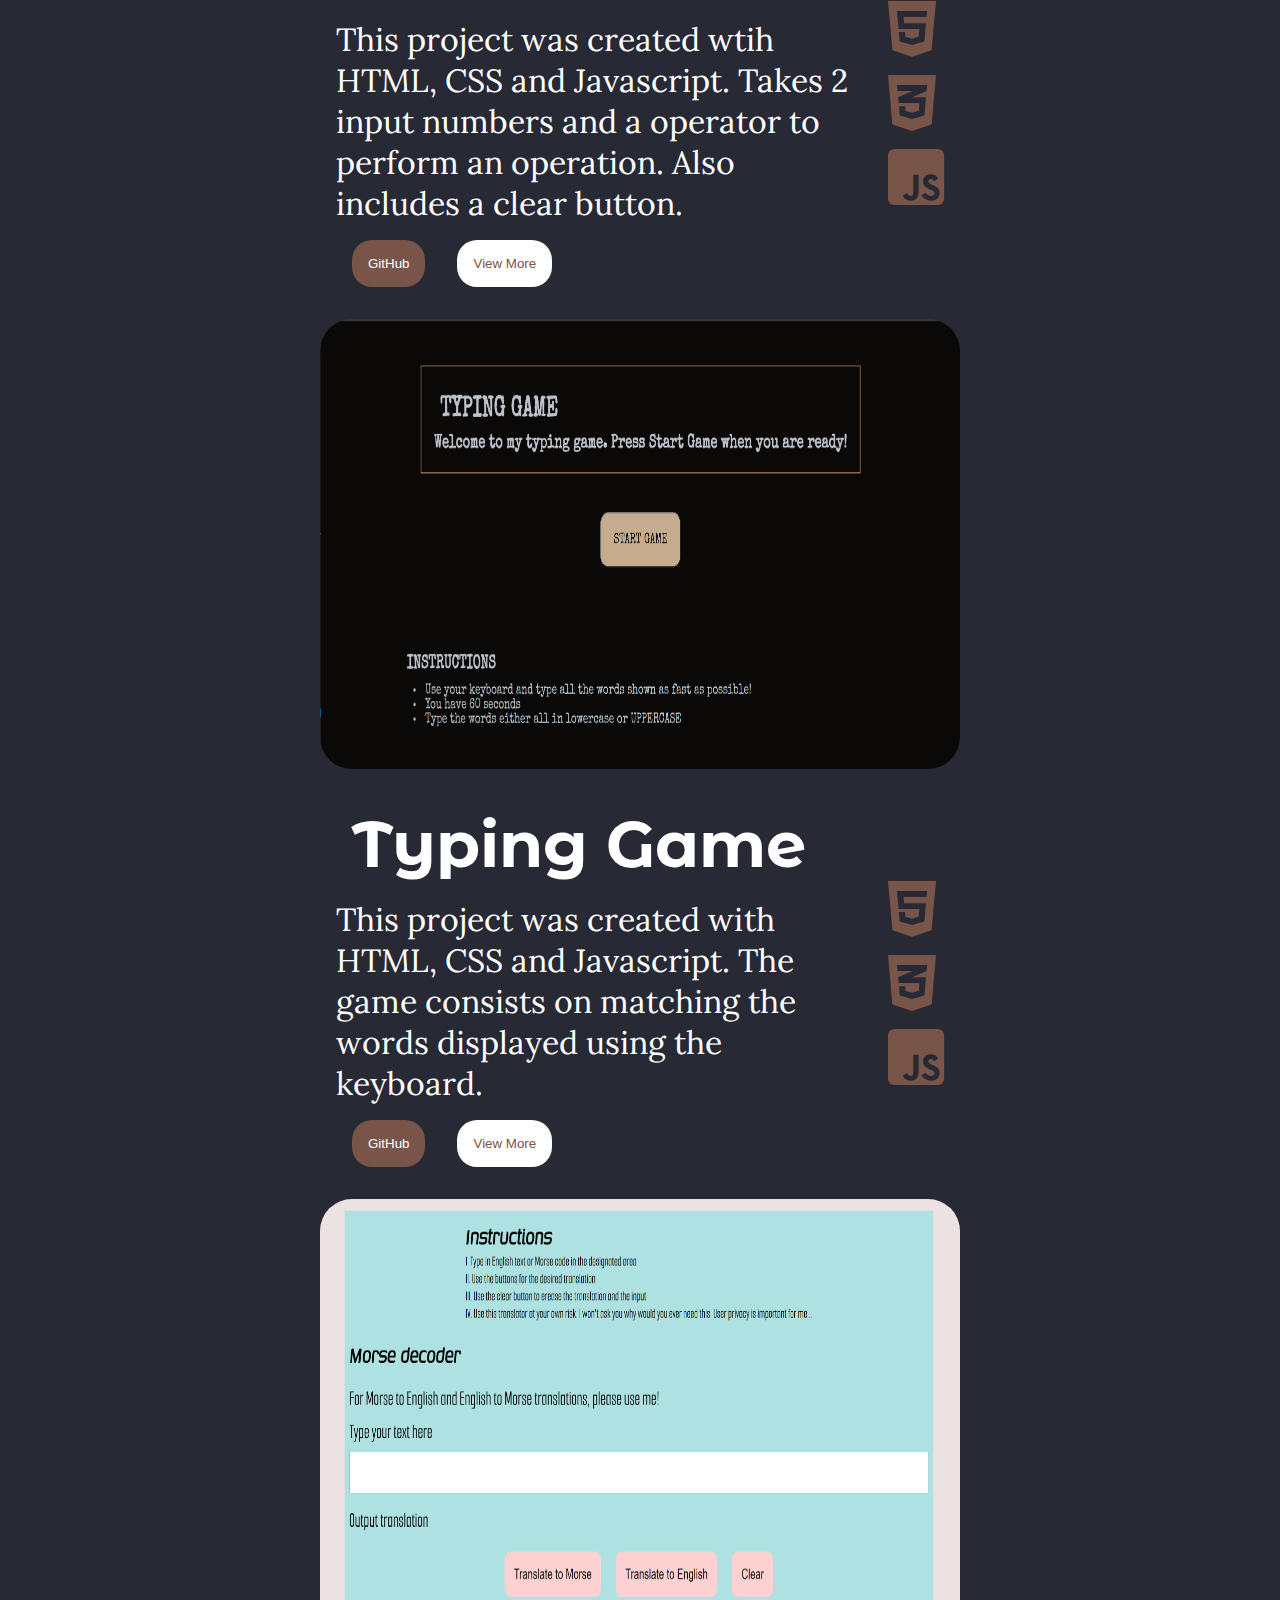
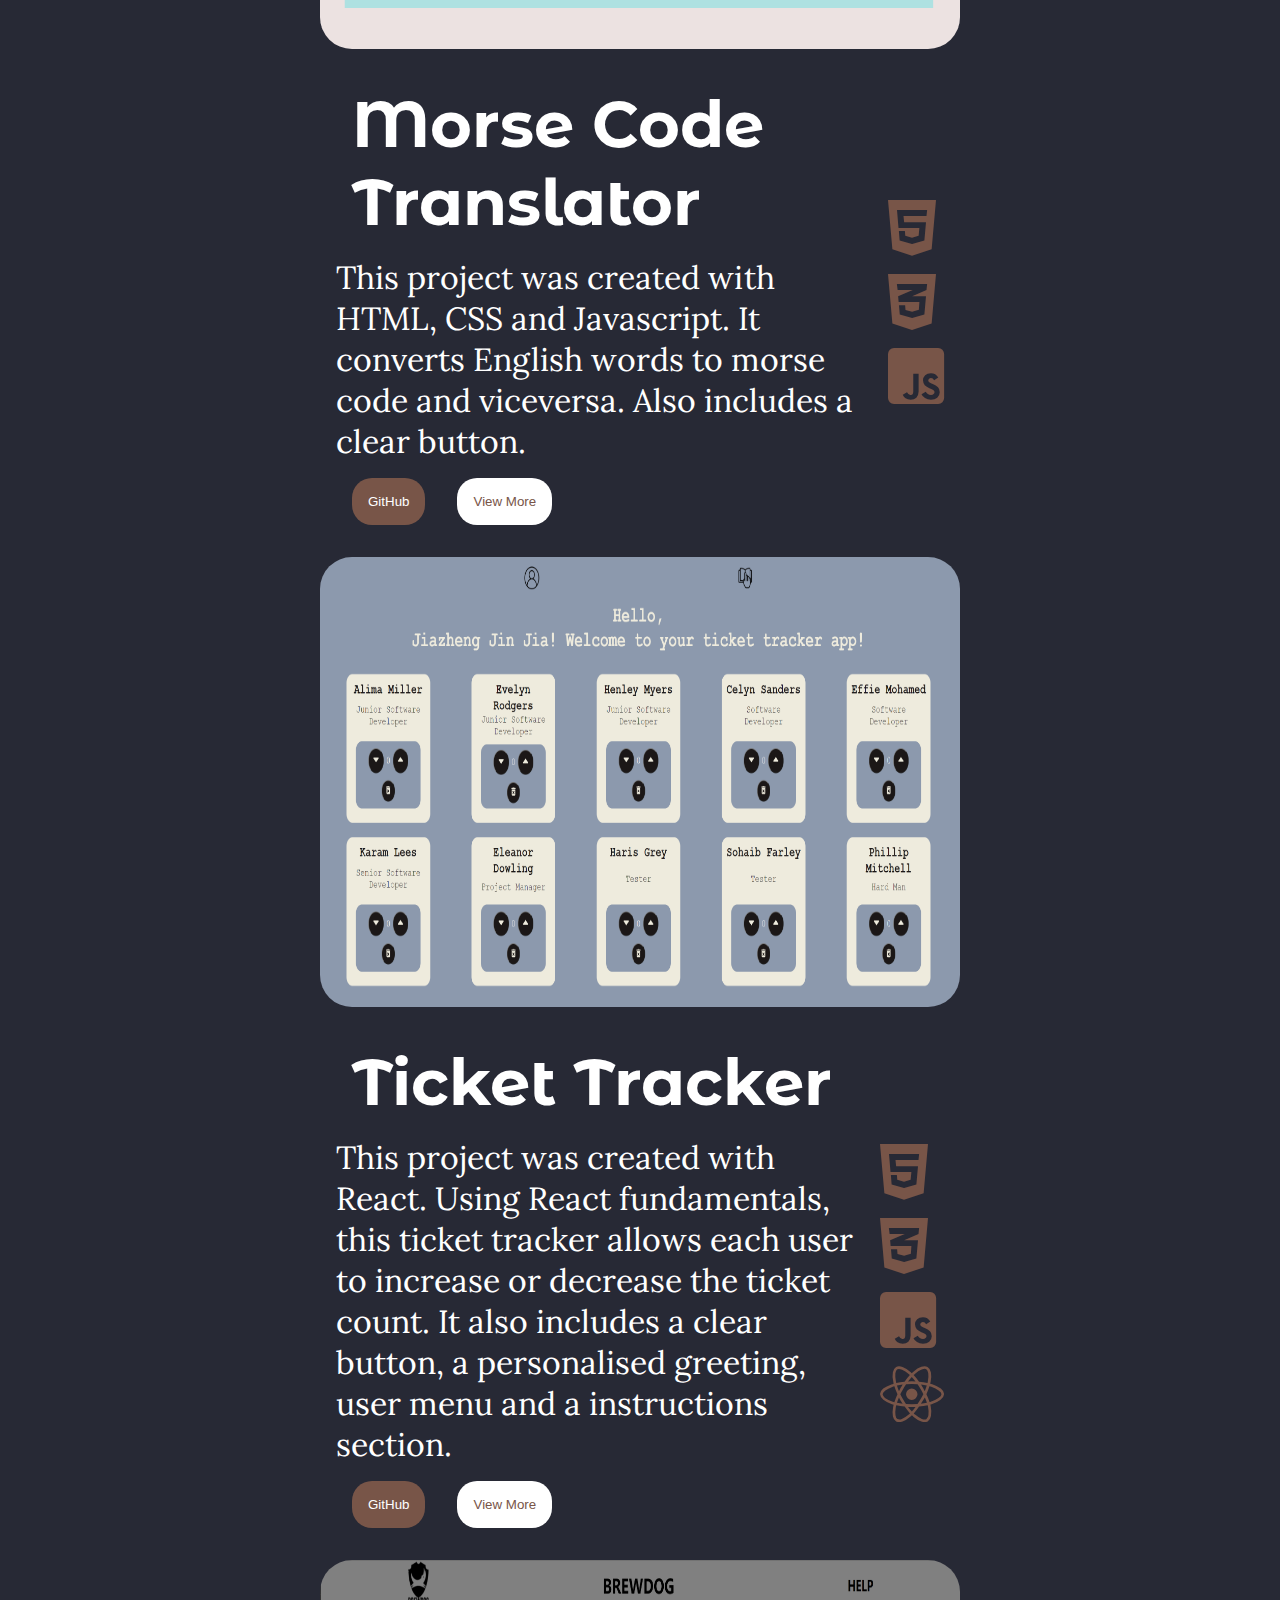
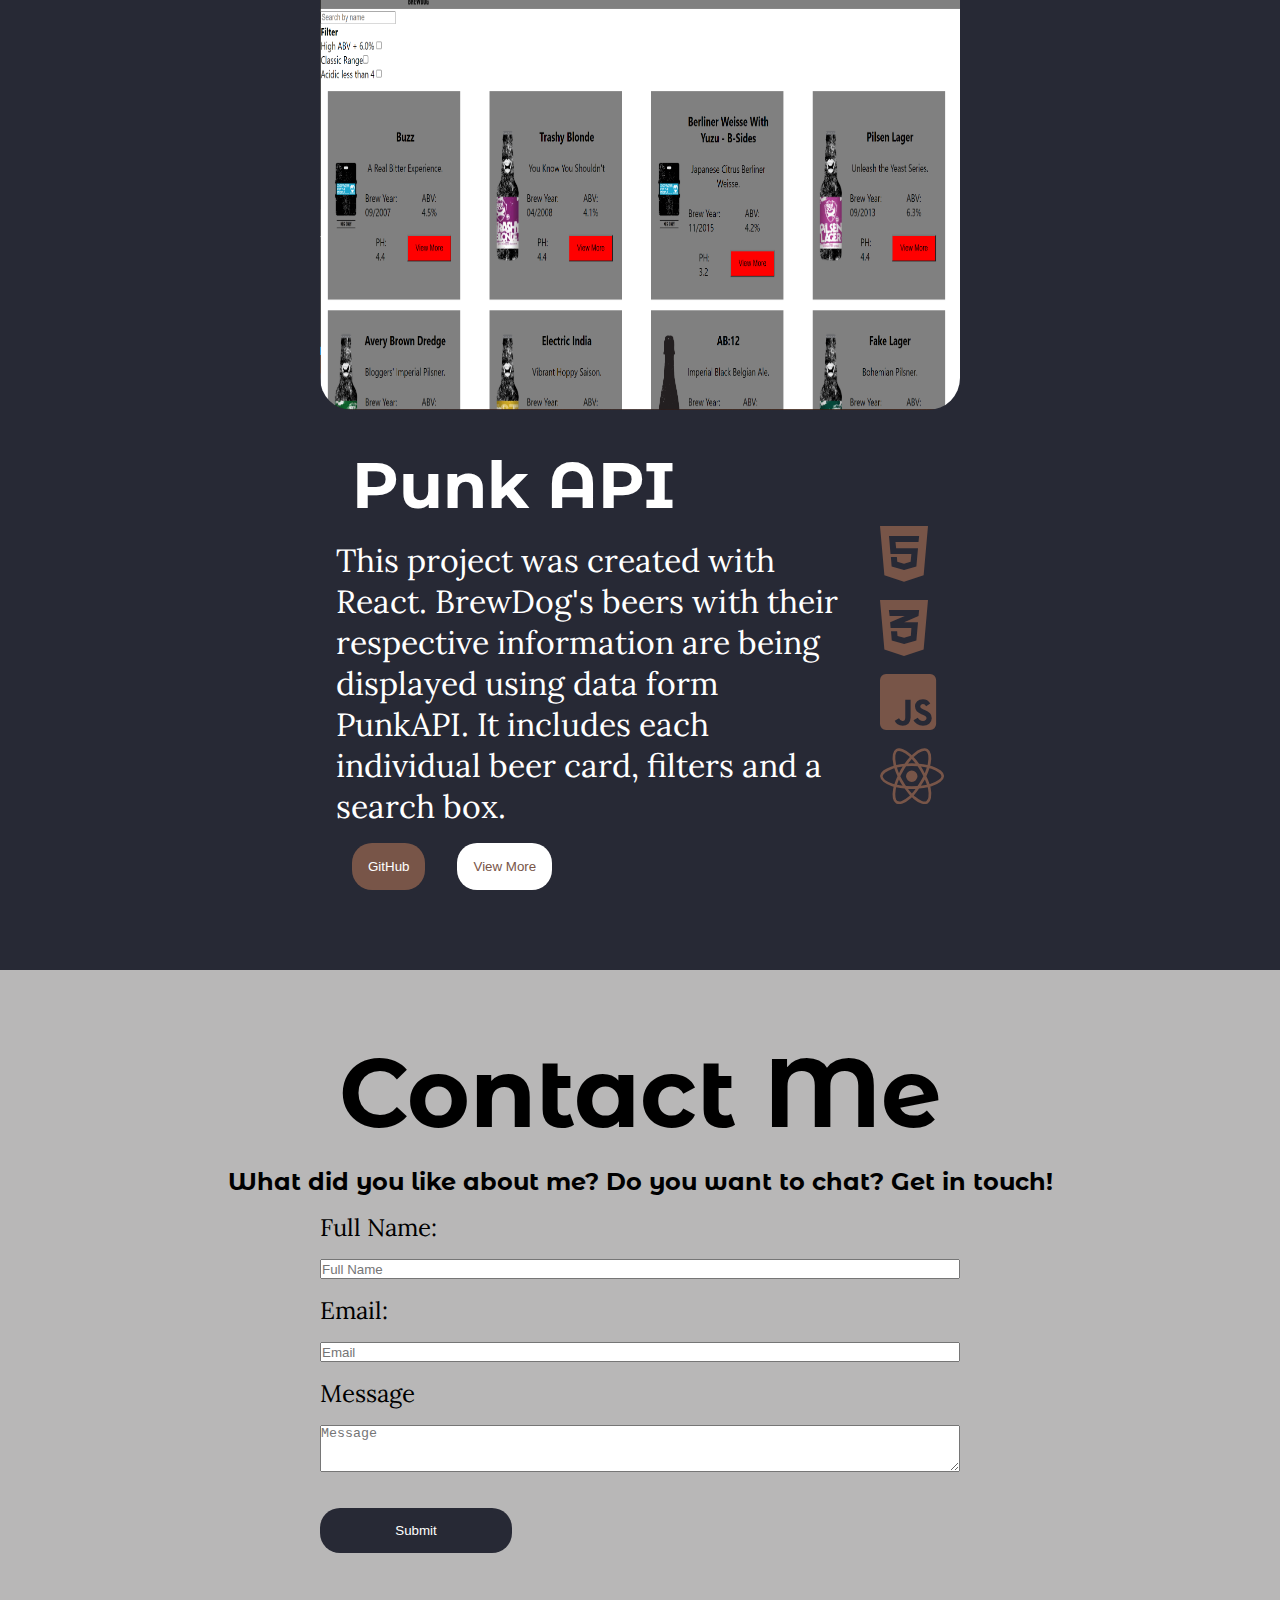
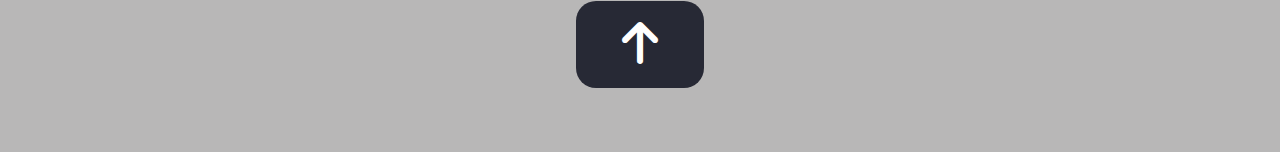
==== commit f77e6a8a: "update" ====
--- a/index.html
+++ b/index.html
@@ -50,9 +50,6 @@
                     <a href ="https://www.linkedin.com/in/jiazheng-jin-jia/" target=_blank><i class="fa-brands fa-linkedin"></i></li></a>
                 </li>
                 <li>
-                    <a href ="http://alpha.sinp.msu.ru/~panov/LibBooks/CR/1556__legalreads.com.pdf" target=_blank><i class="fa-solid fa-file-pdf"></i></a>
-                </li>
-                <li>
                     <a href ="mailto:j.jinjia99@gmail.com" target=_blank><i class="fa-solid fa-envelope"></i></a>
                 </li>
             </ul>
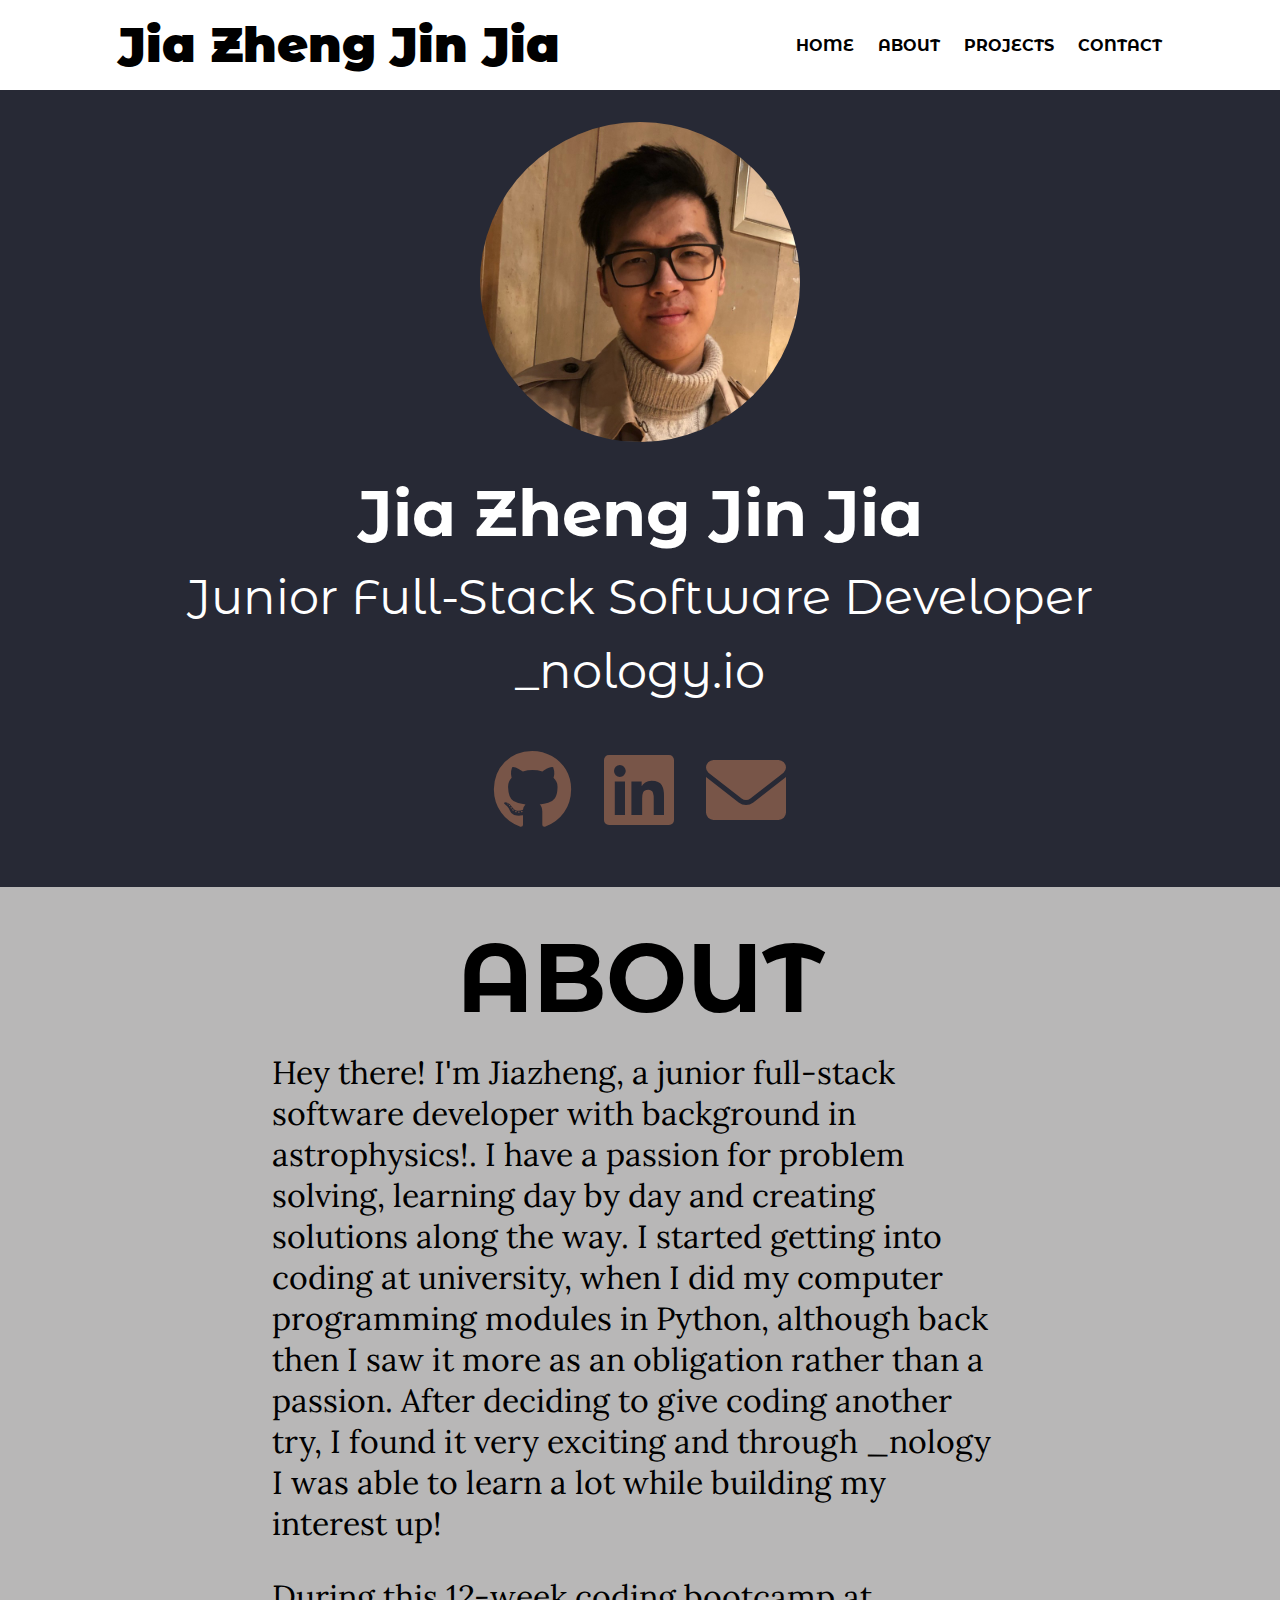
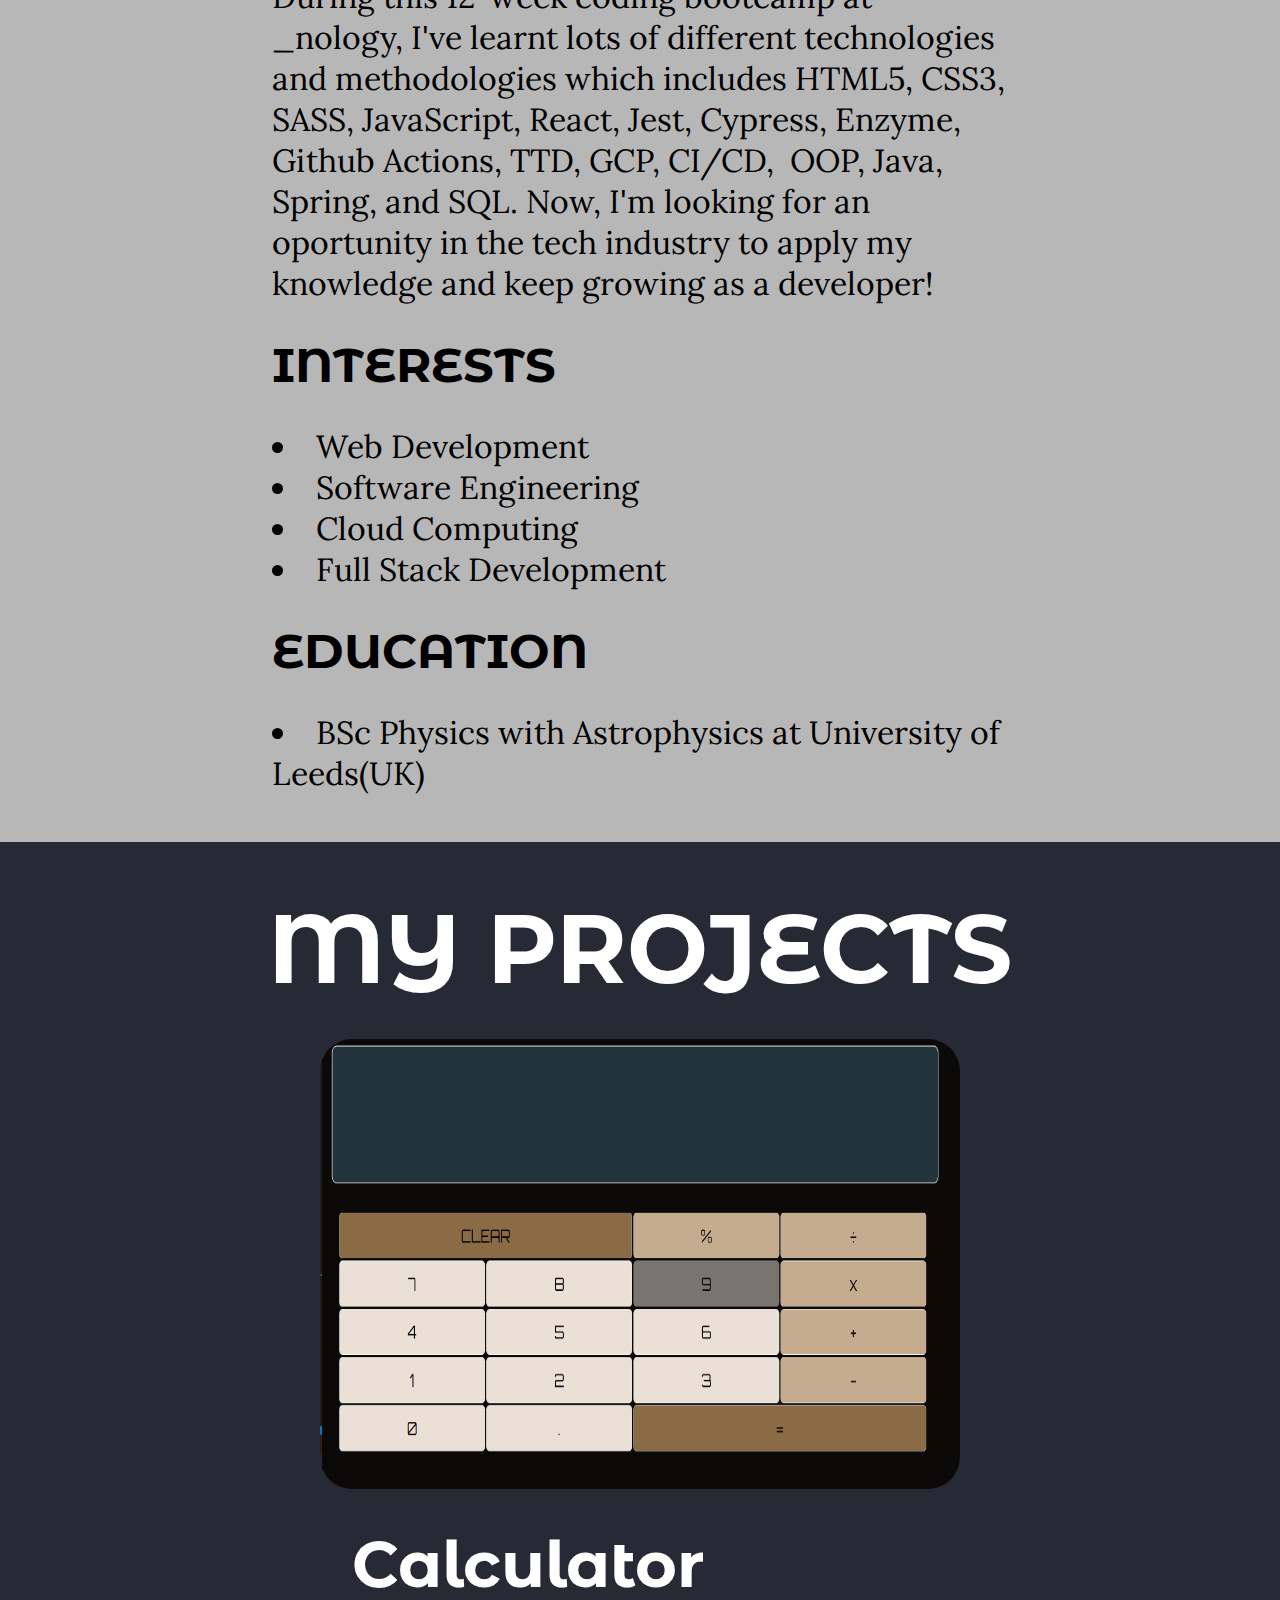
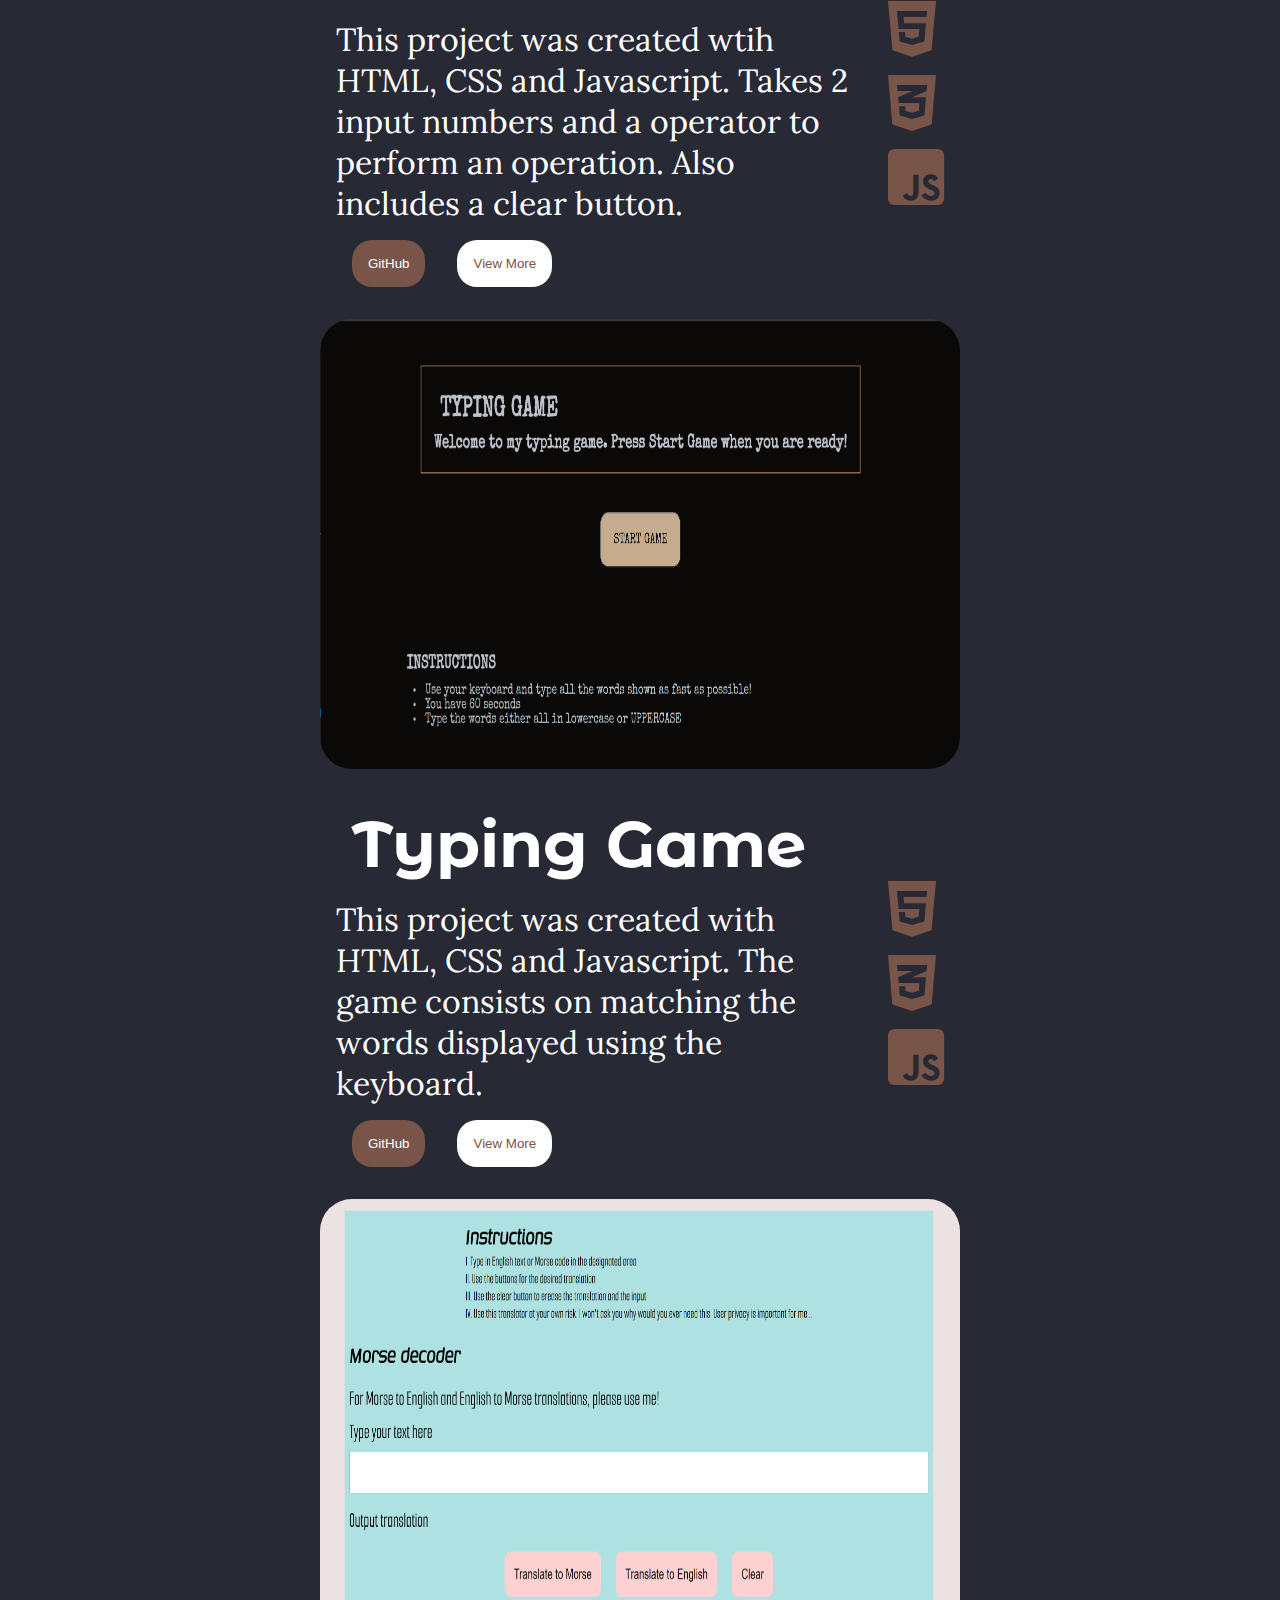
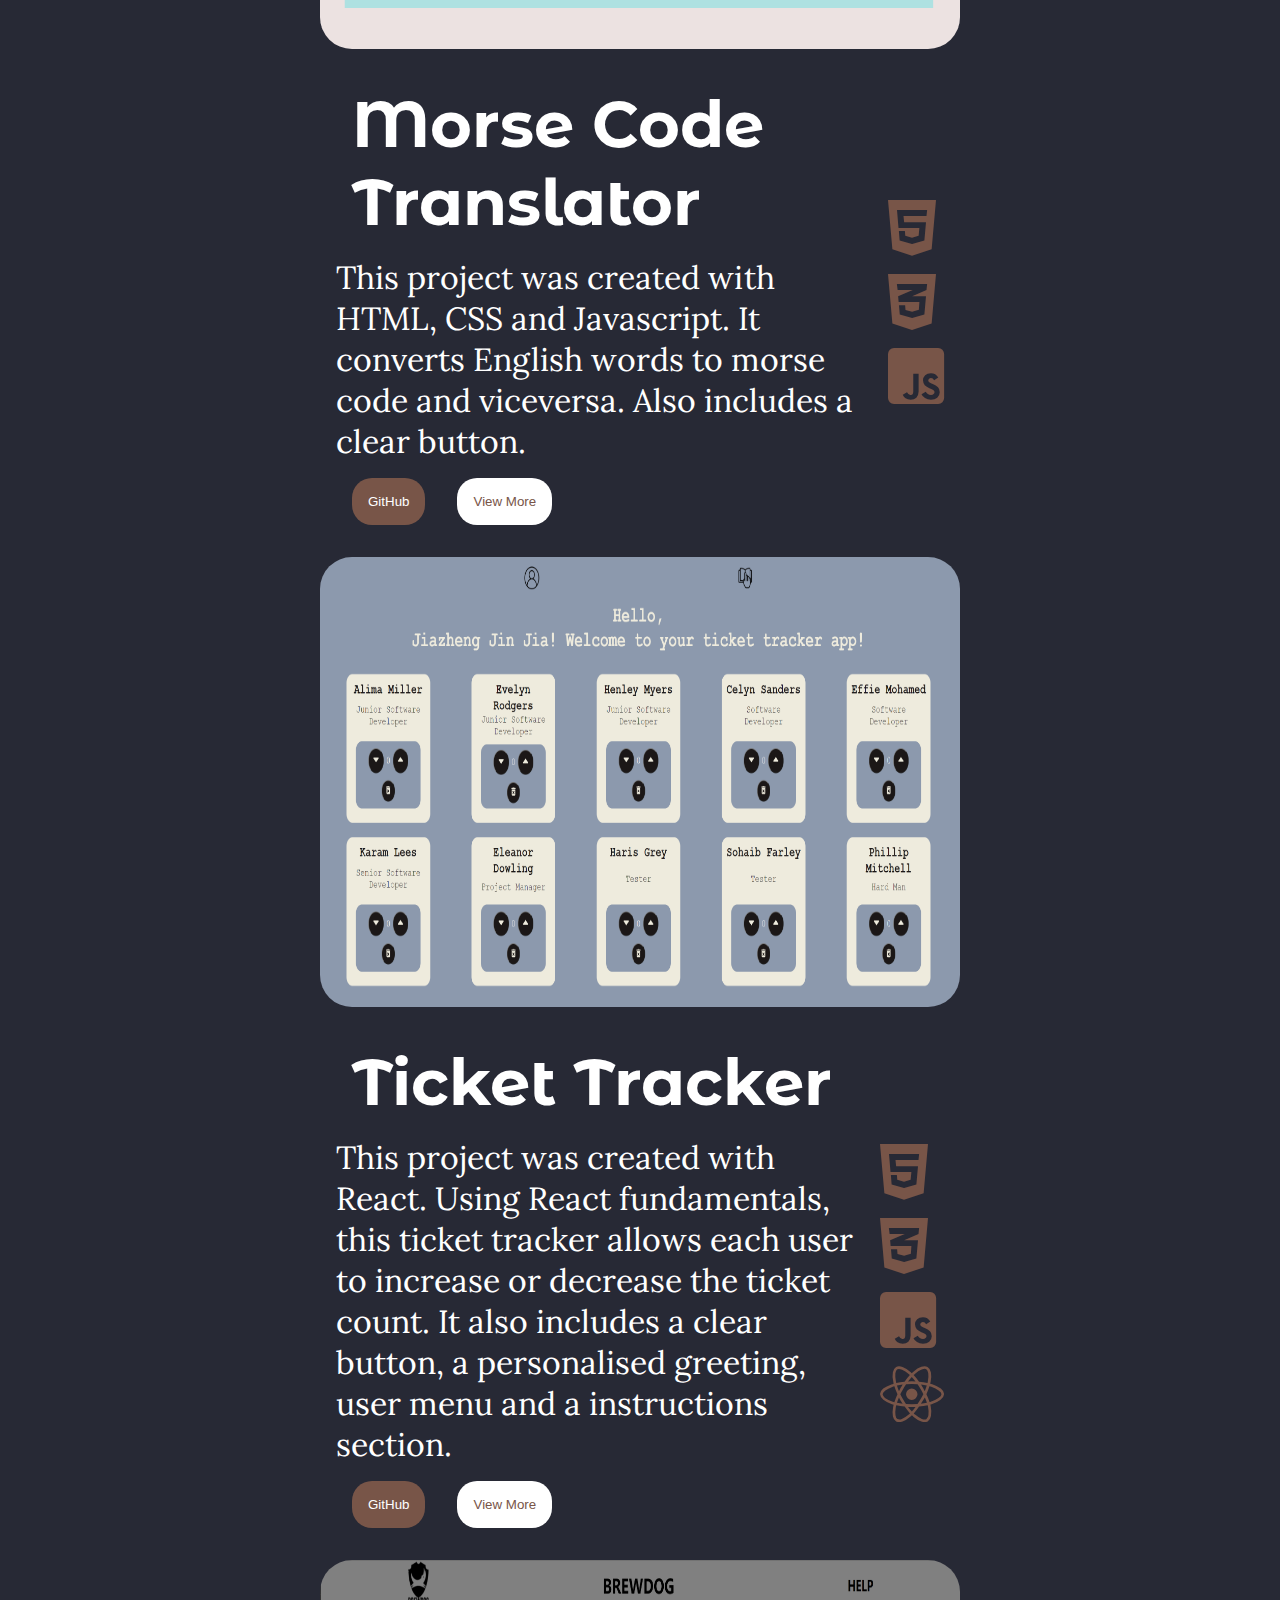
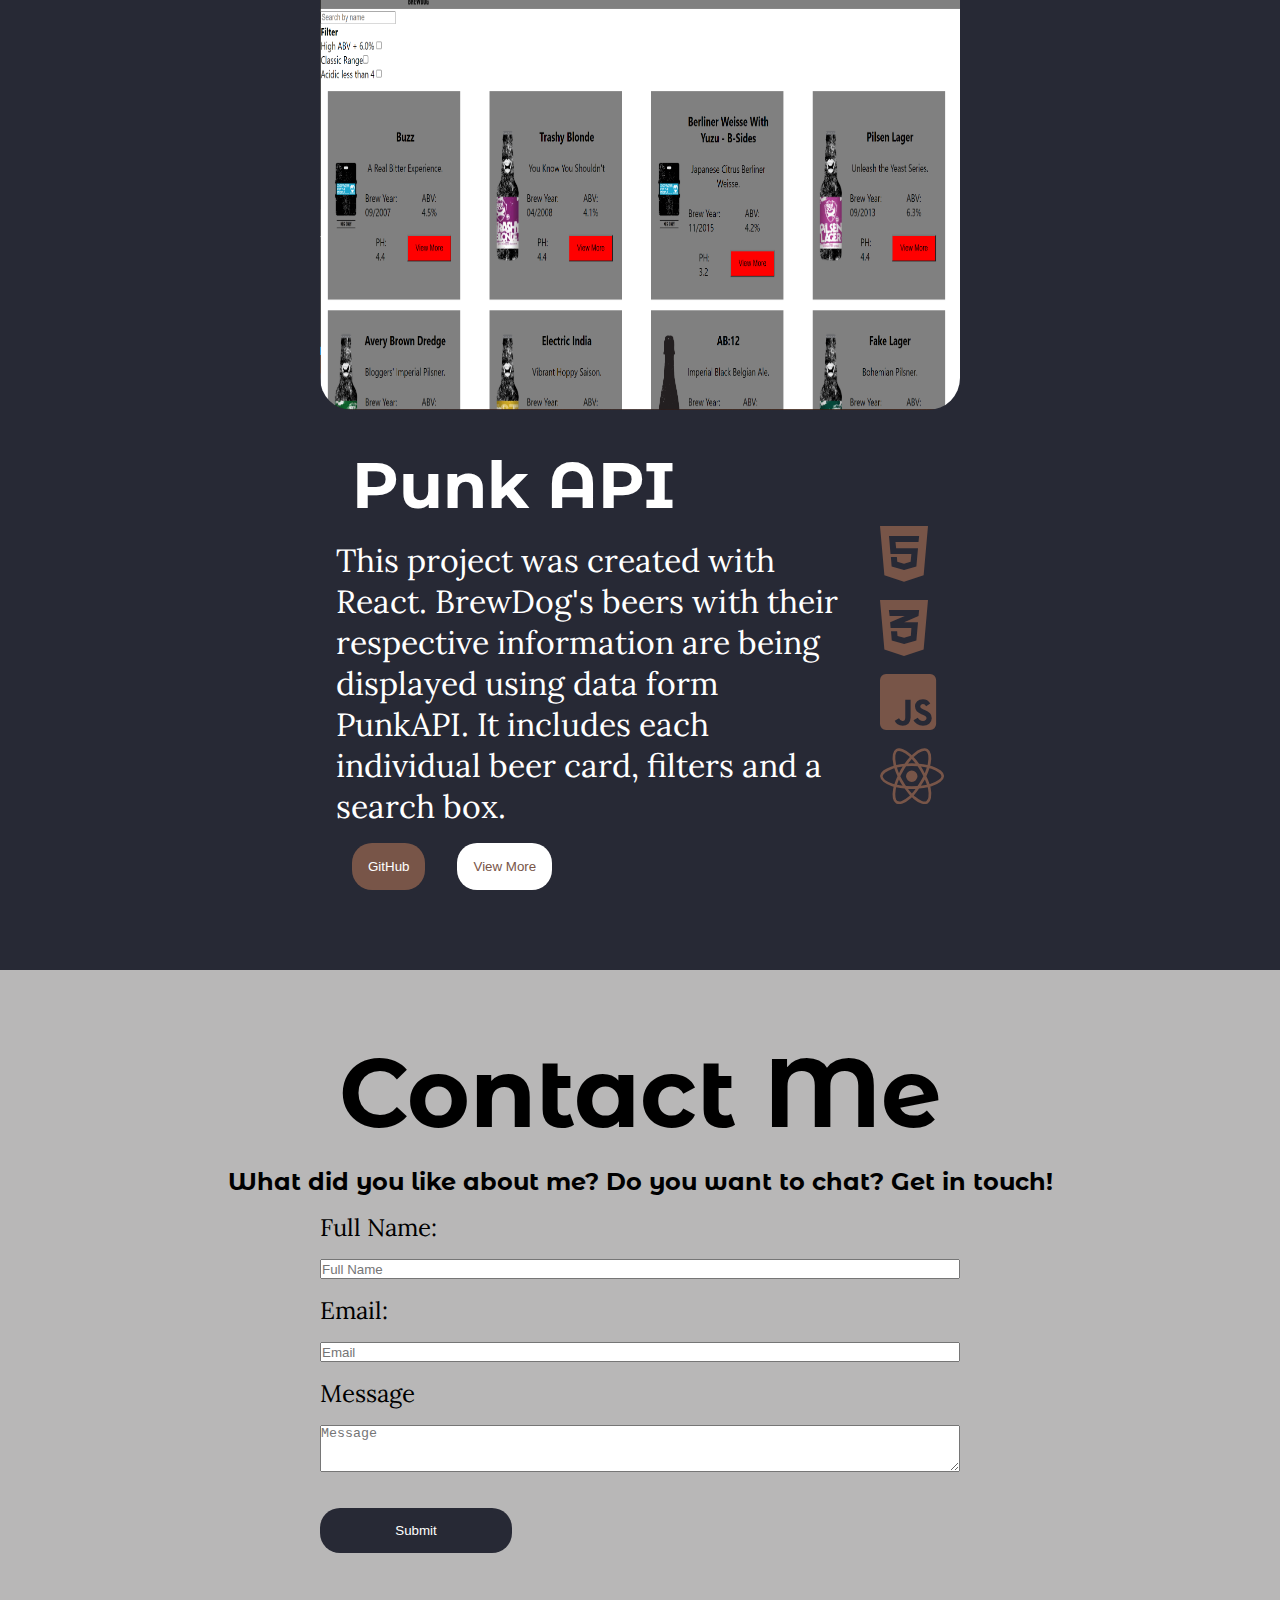
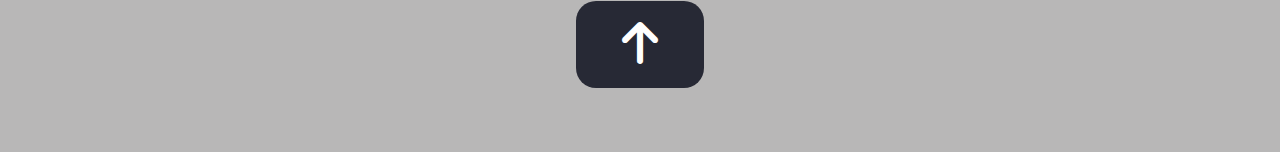
==== commit f2cc33df: "update nav" ====
--- a/index.html
+++ b/index.html
@@ -24,7 +24,6 @@
                     <li><a href ="#home">HOME</a></li>
                     <li><a href ="#about">ABOUT</a></li>
                     <li><a href ="#projects">PROJECTS</a></li>
-                    <li><a href ="http://alpha.sinp.msu.ru/~panov/LibBooks/CR/1556__legalreads.com.pdf" target=_blank>CV</a></li>
                     <li><a href ="#contact">CONTACT</a></li>
                 </ul>
             </div>
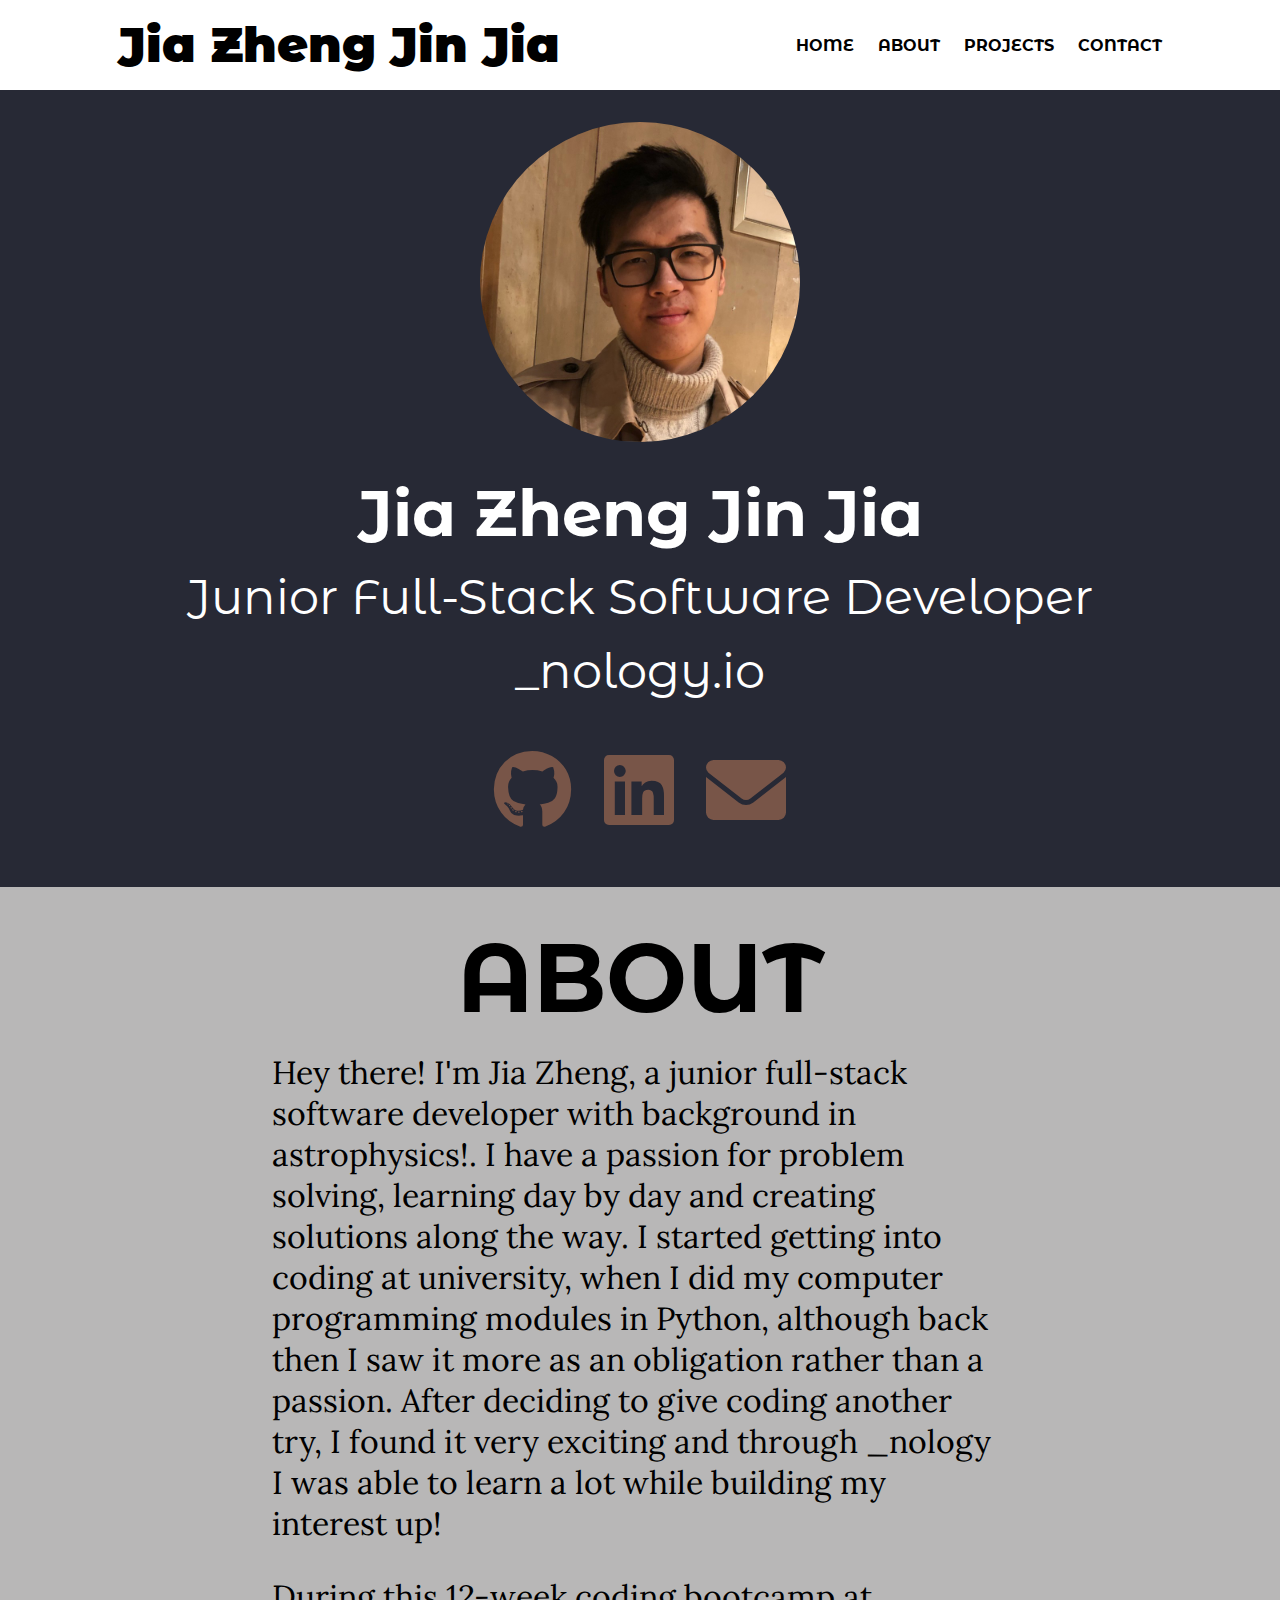
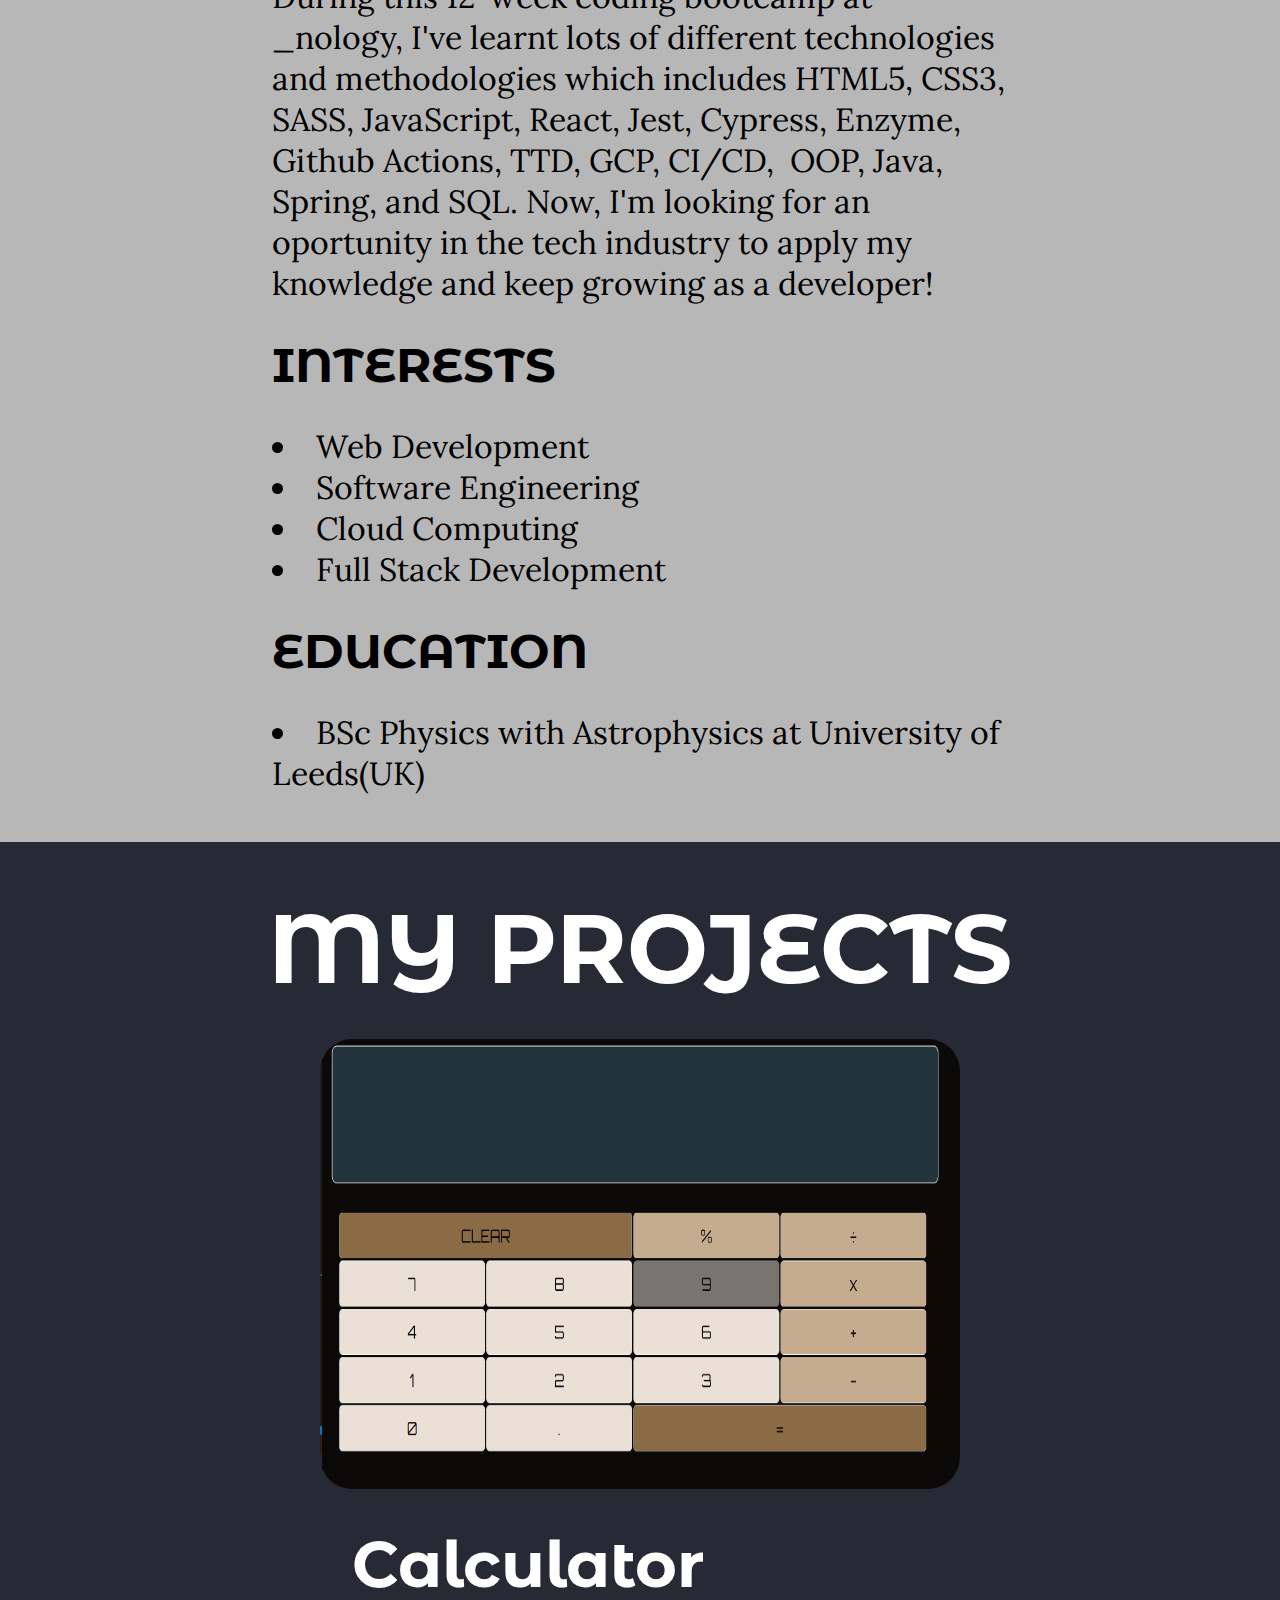
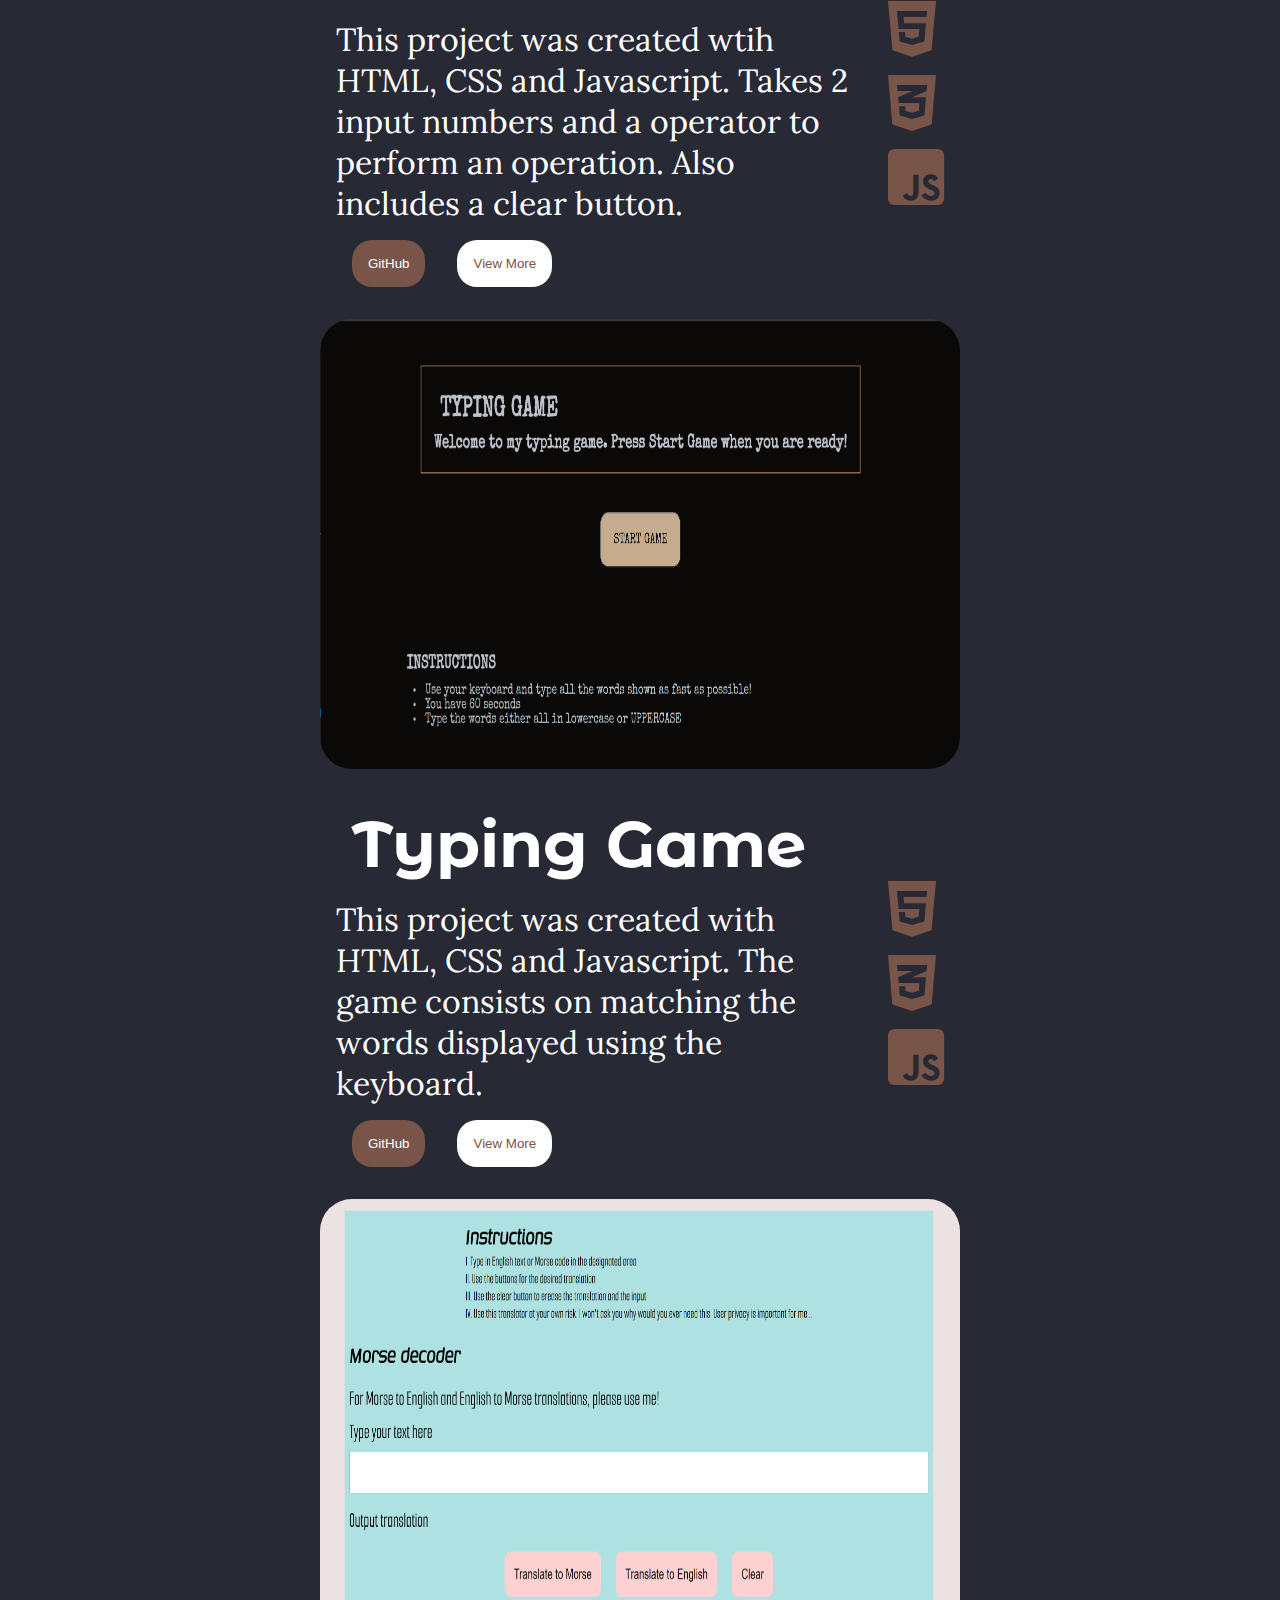
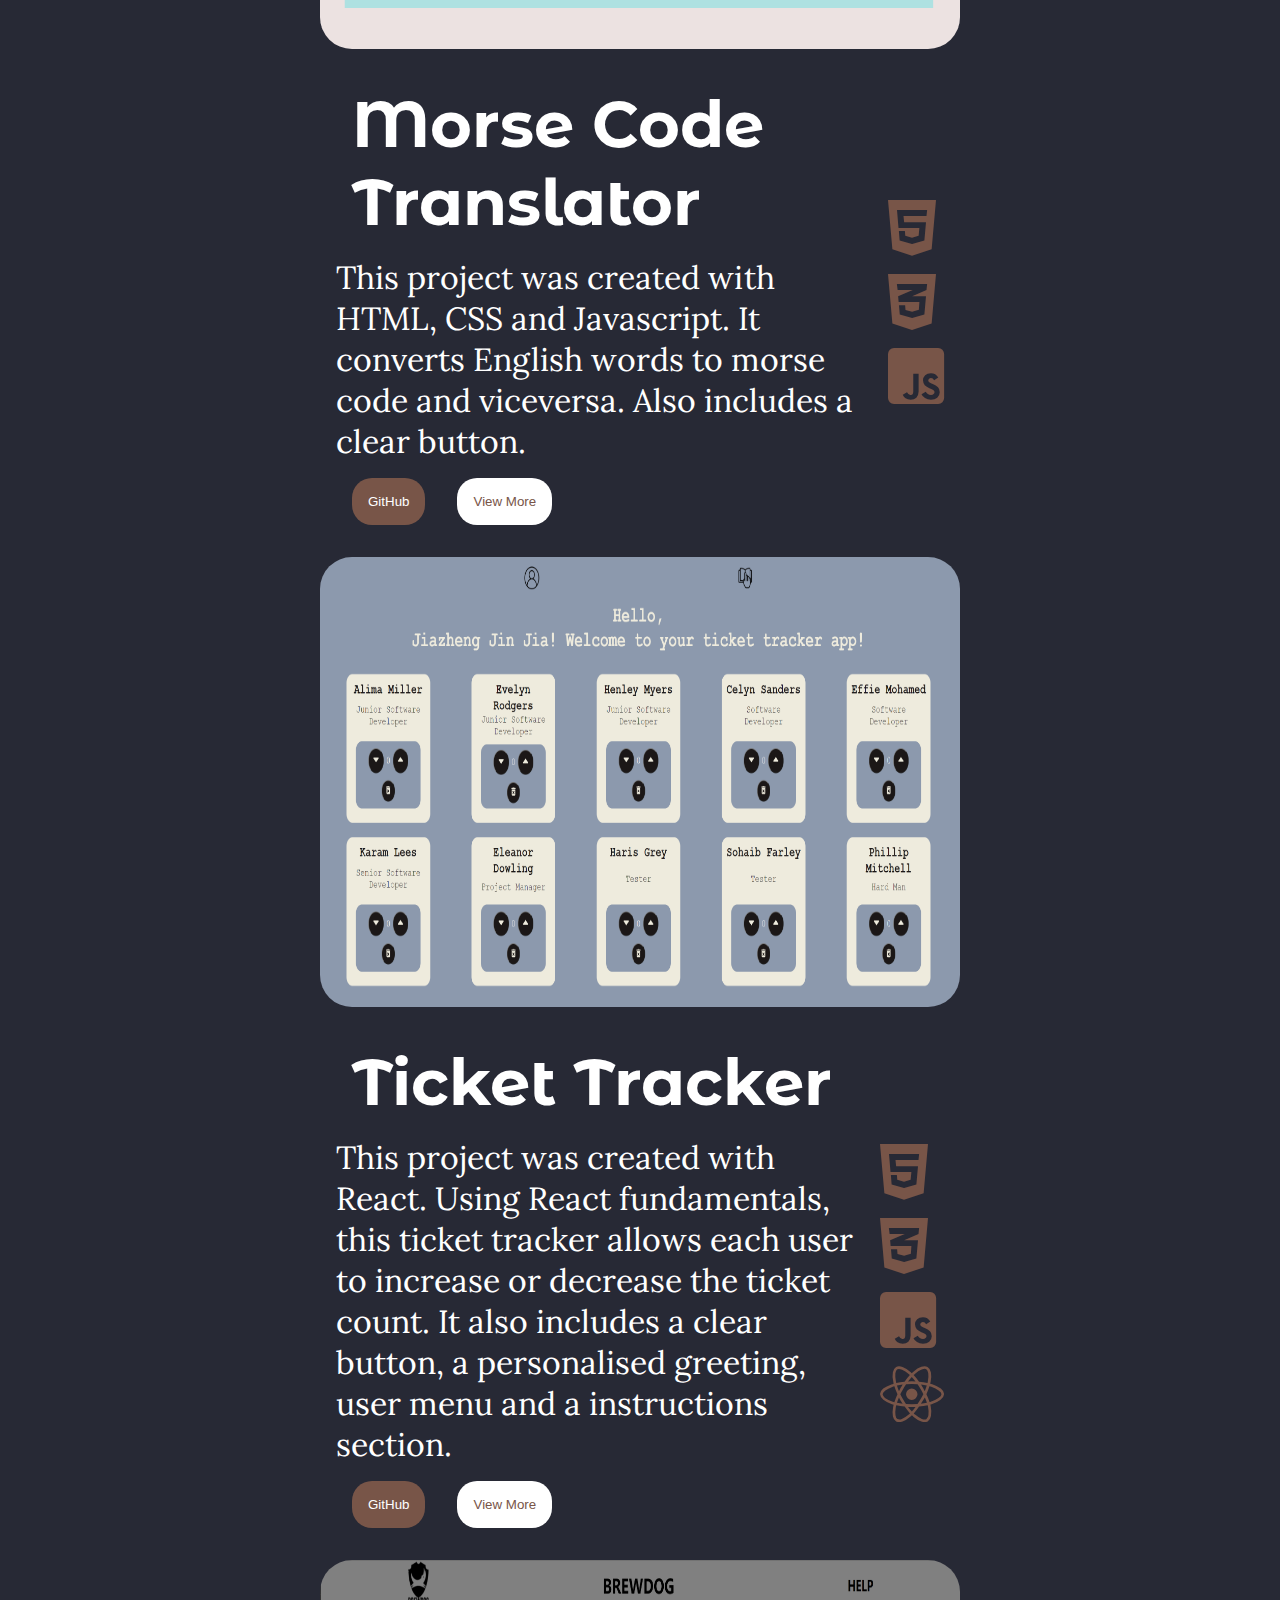
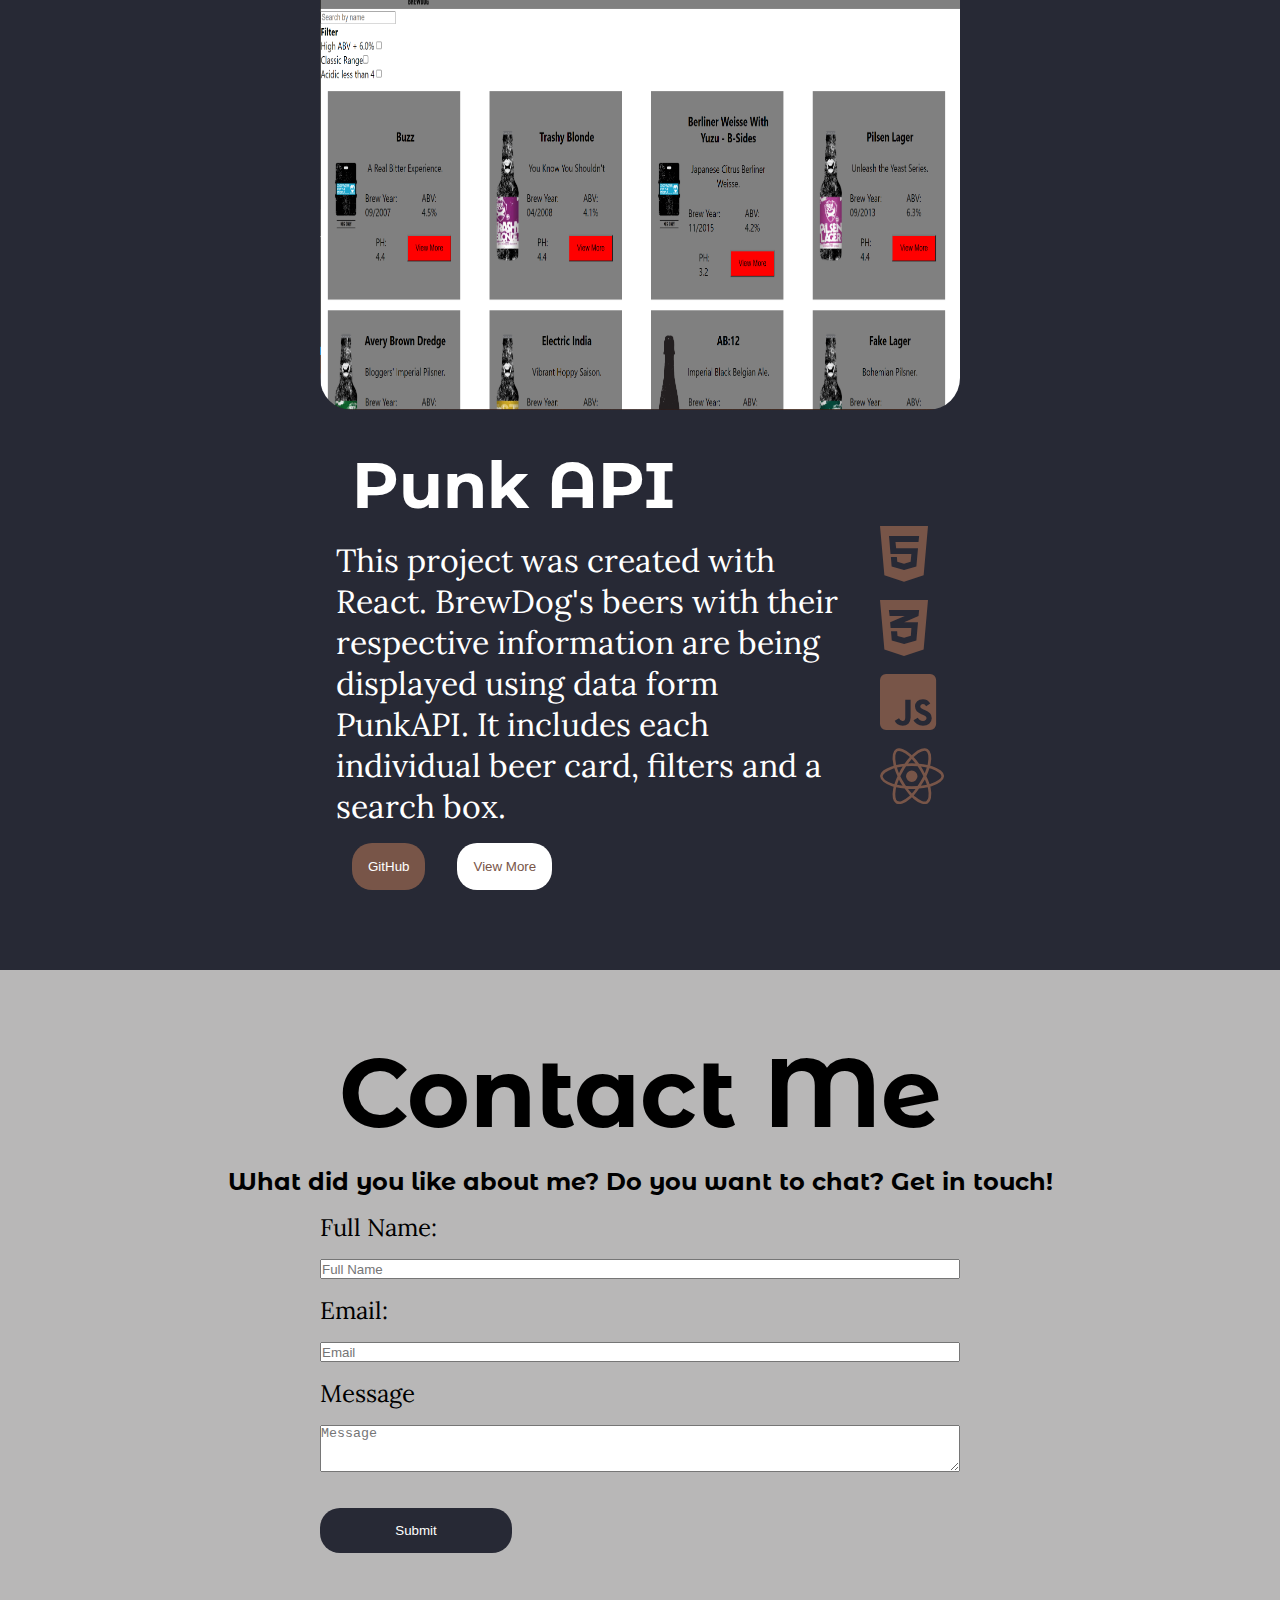
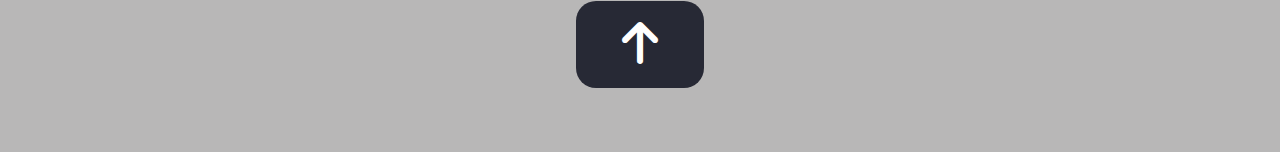
==== commit ebb56b47: "text update" ====
--- a/index.html
+++ b/index.html
@@ -66,7 +66,7 @@
             </header>
         
             <content class="about-section__body">
-                <p>Hey there! I'm Jiazheng, a junior full-stack software developer with background in astrophysics!. I have a passion for problem solving, learning day by day and creating solutions along the way. 
+                <p>Hey there! I'm Jia Zheng, a junior full-stack software developer with background in astrophysics!. I have a passion for problem solving, learning day by day and creating solutions along the way. 
                     I started getting into coding at university, when I did my computer programming modules in Python, although back then I saw it more as an obligation rather than a passion. 
                     After deciding to give coding another try, I found it very exciting and through _nology I was able to learn a lot while building my interest up!
                 </p>
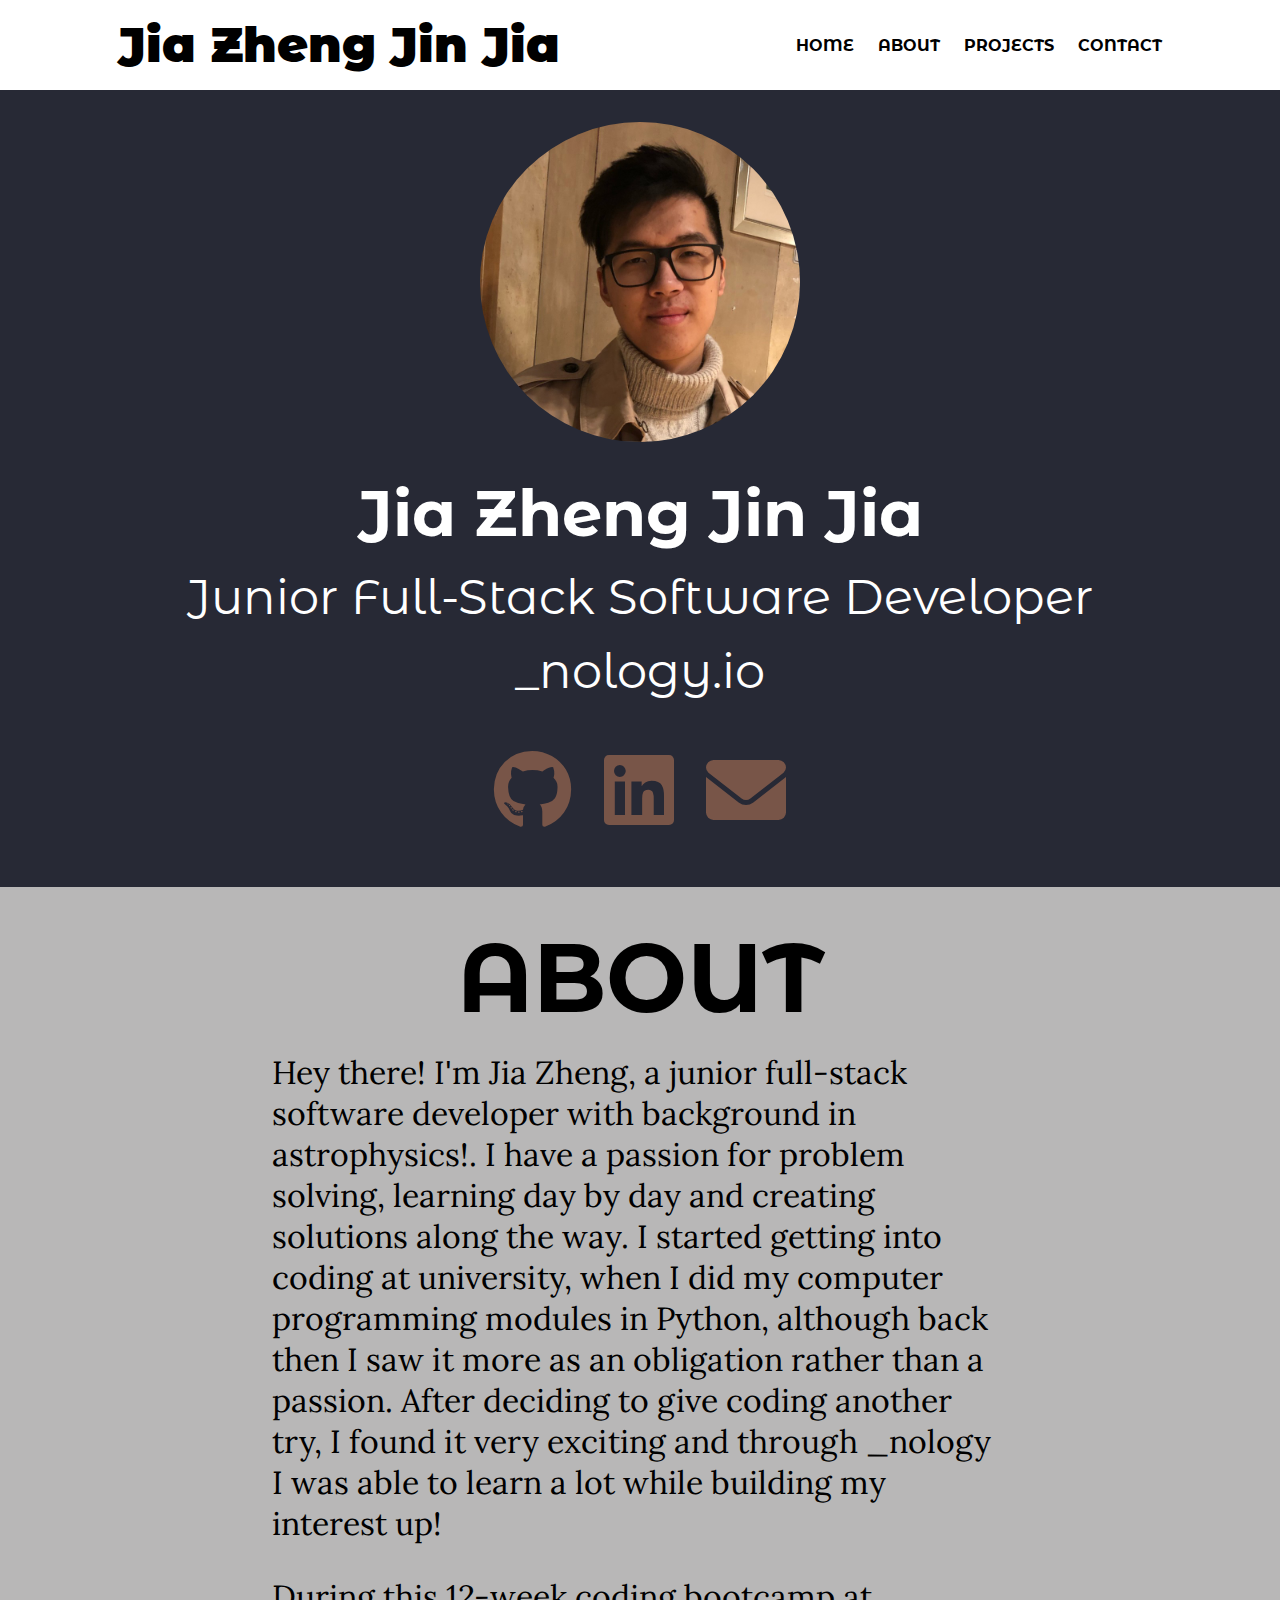
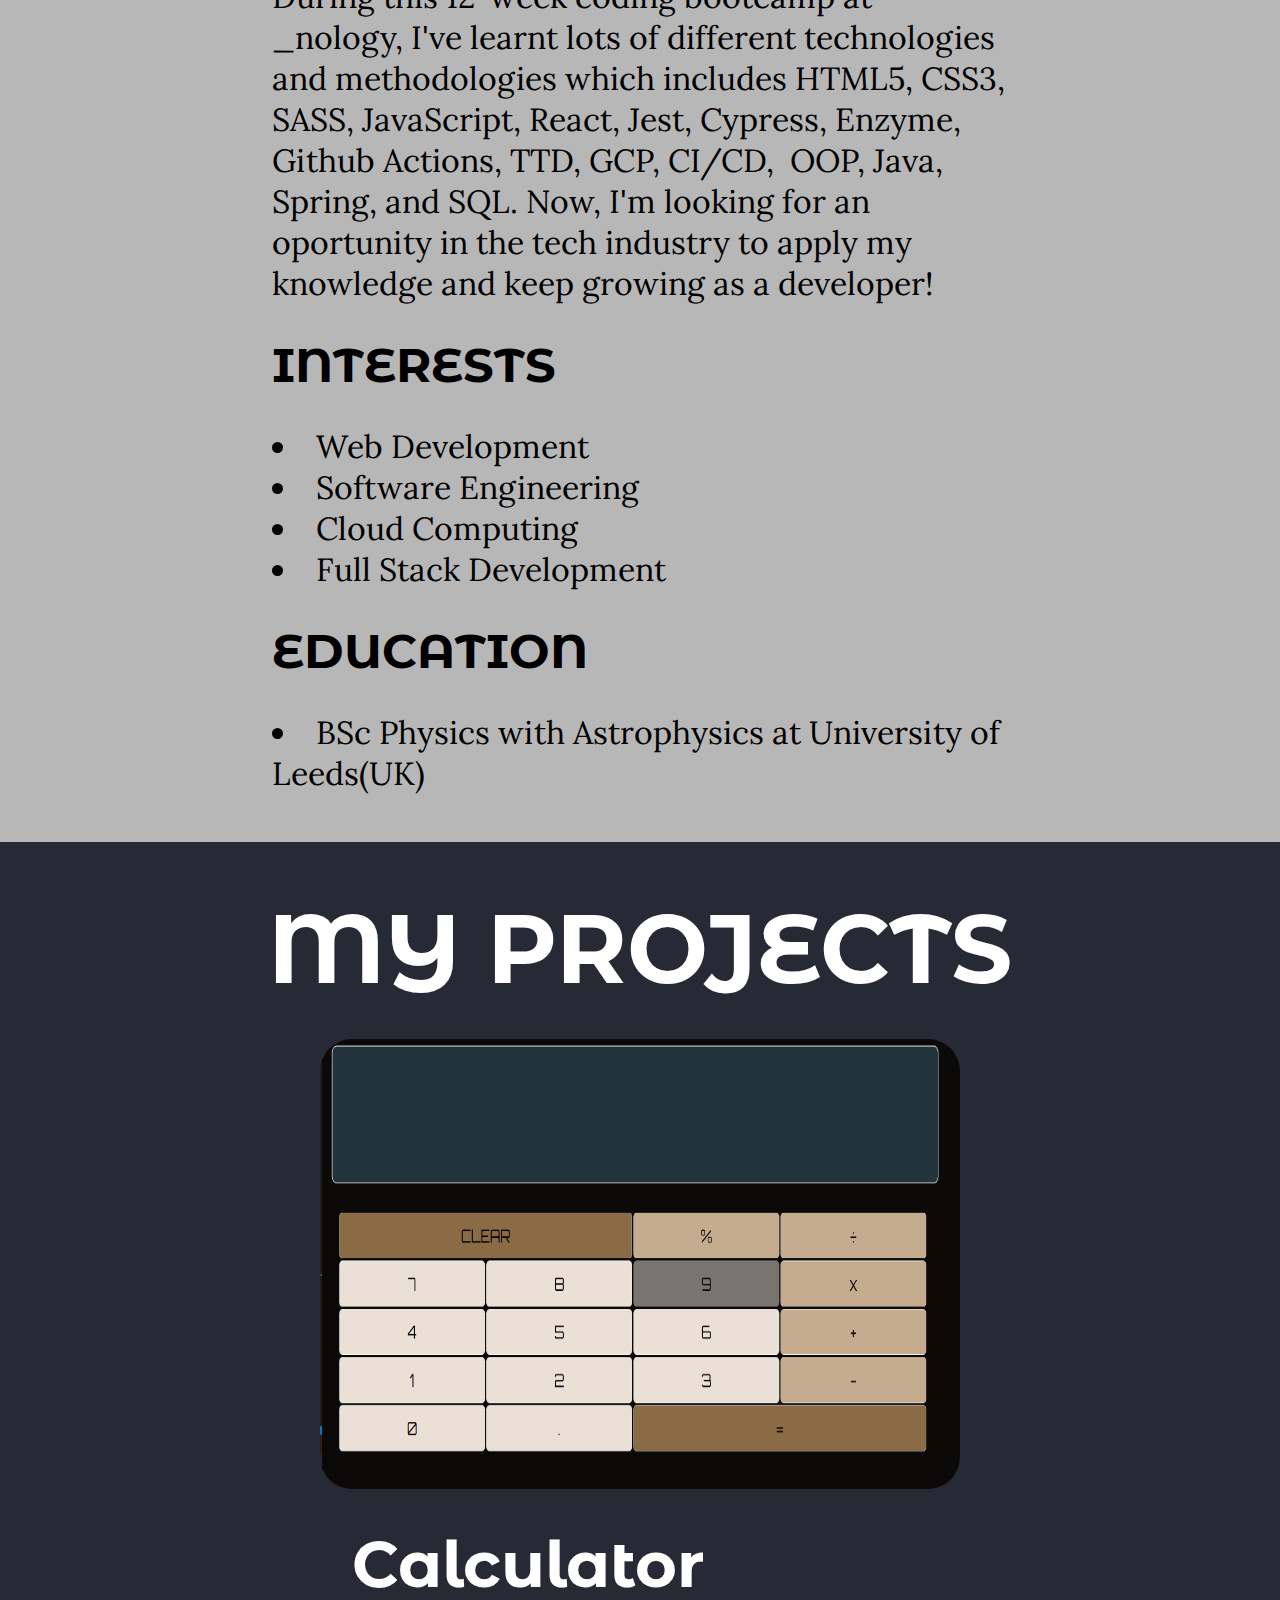
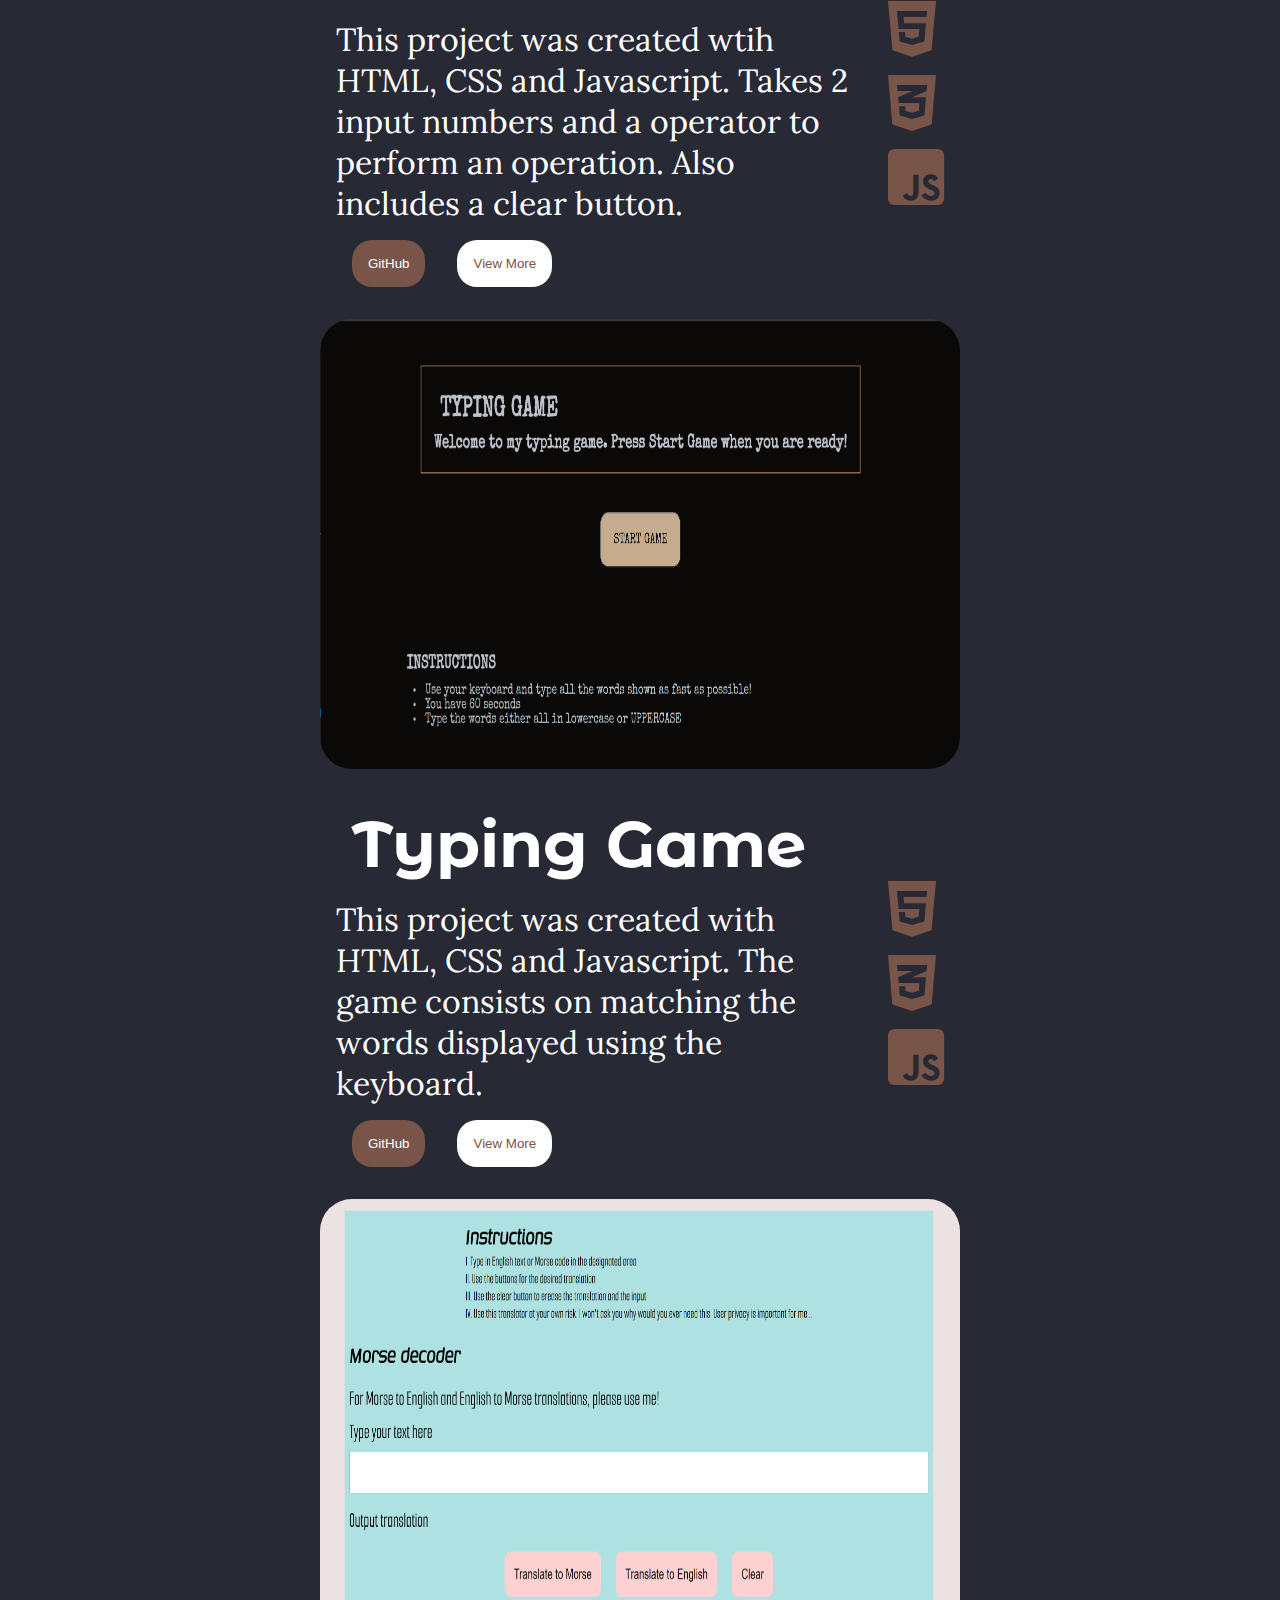
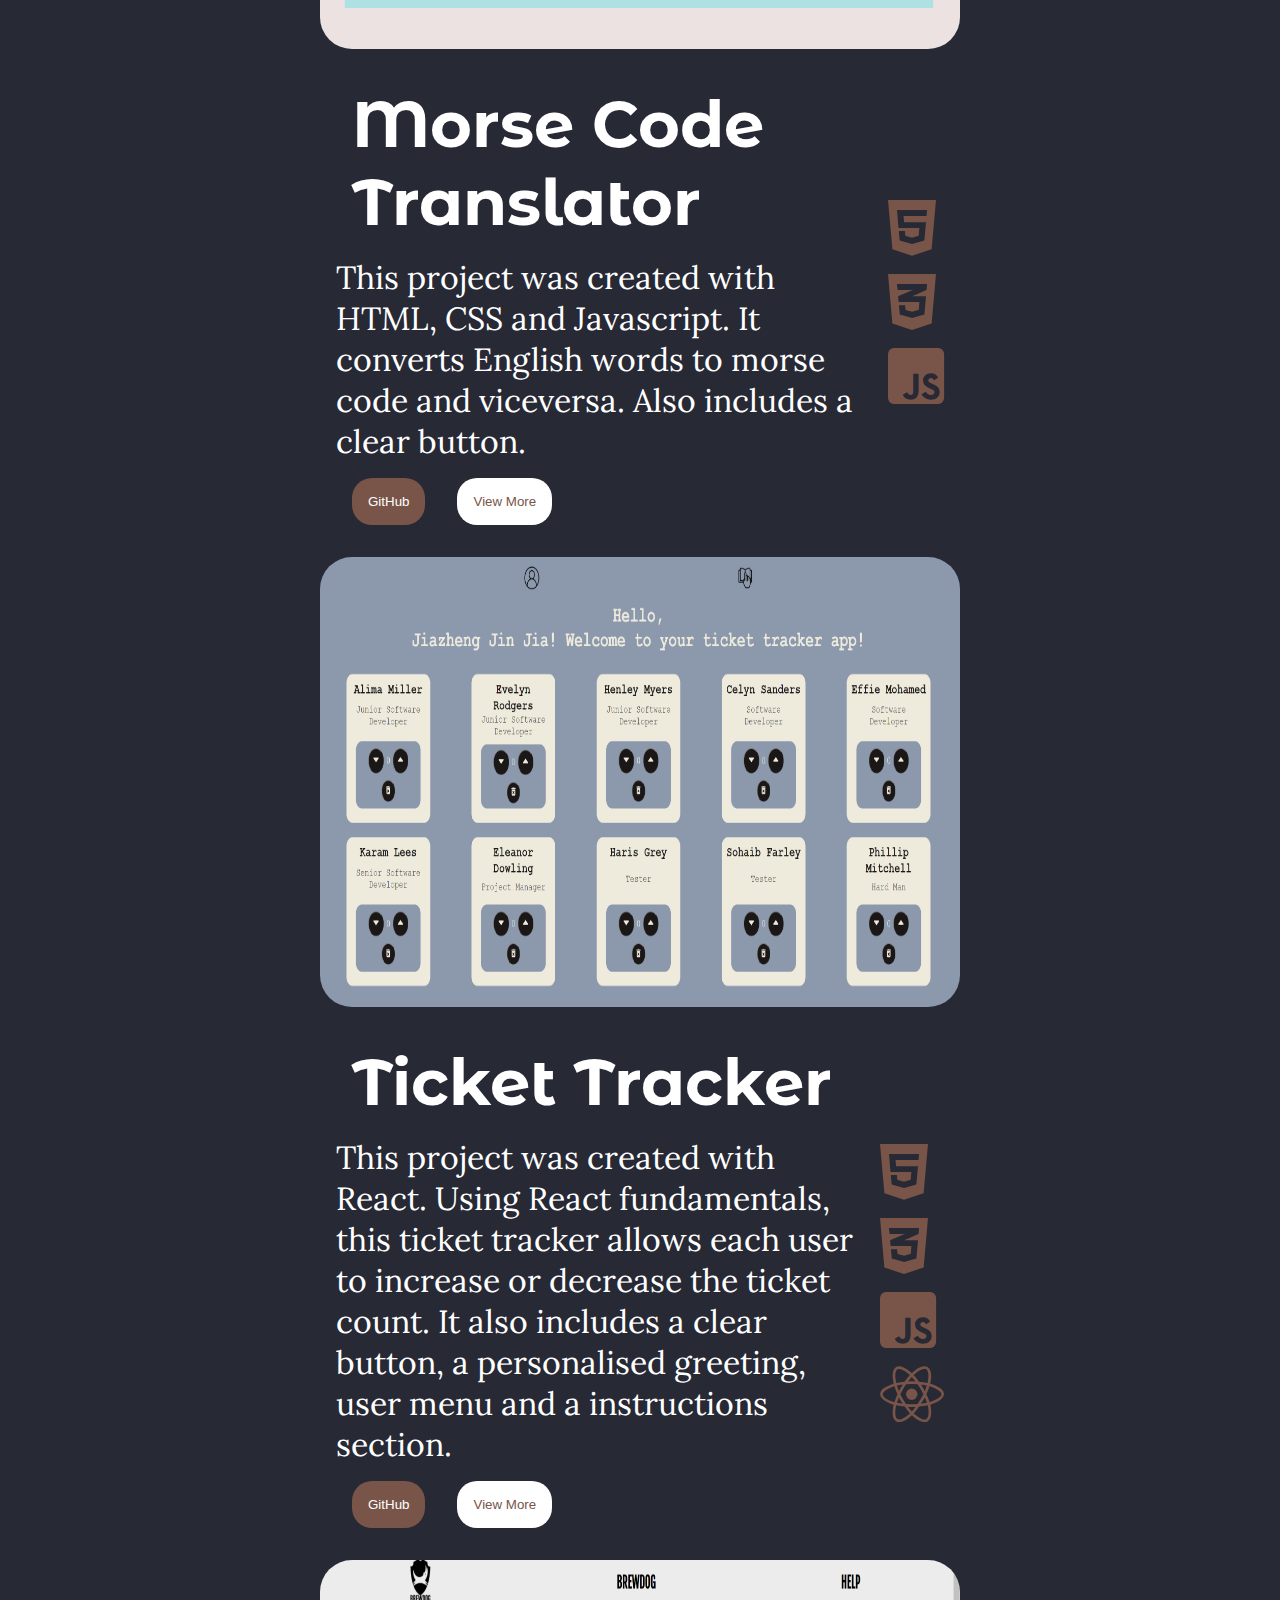
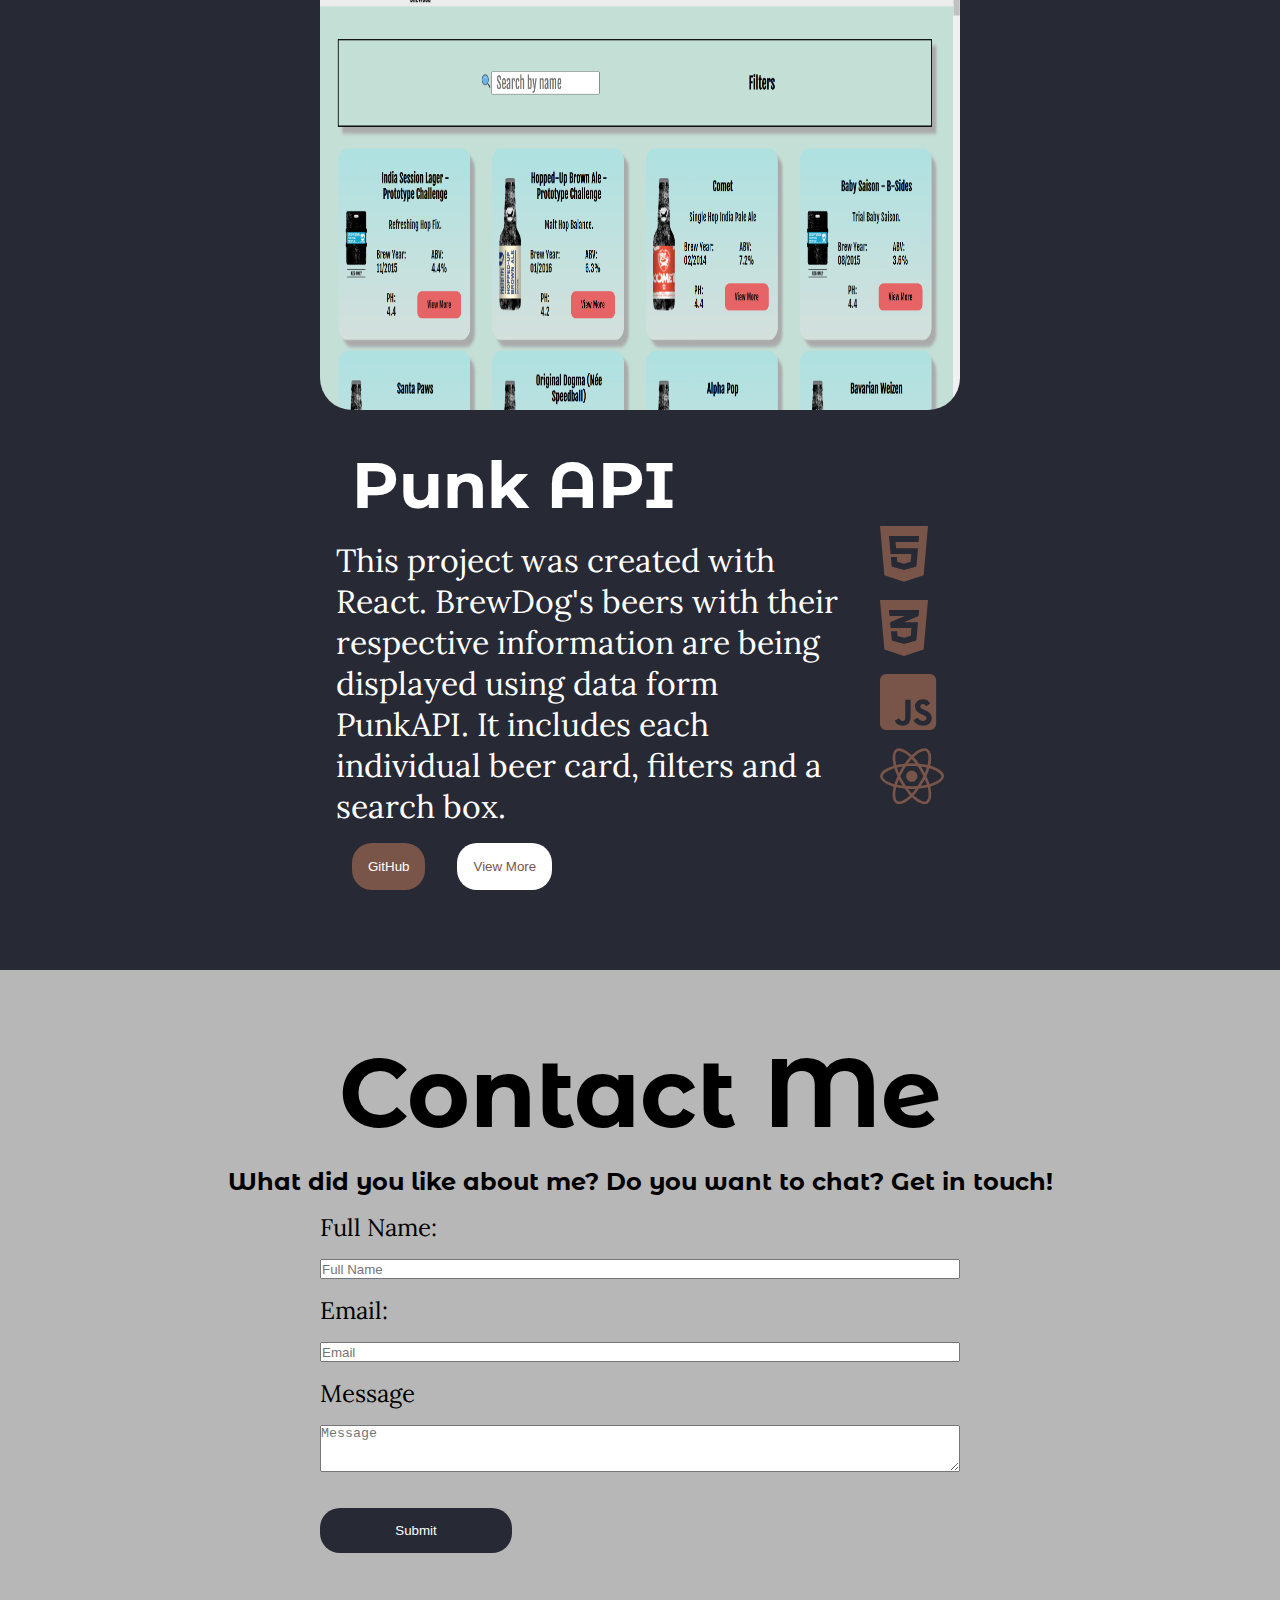
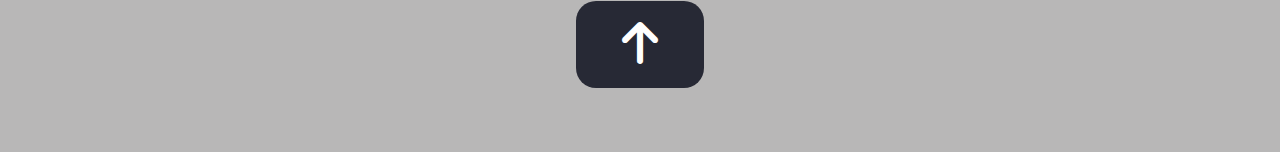
==== commit b8823a2b: "updated images on punkapi project" ====
--- a/index.html
+++ b/index.html
@@ -215,7 +215,7 @@
                     
                 </div>
                 <div class="container-projects__item1">
-                    <img src="punk-api.png" alt="punk-api">
+                    <img src="brewdog.png" alt="brewdog">
                     <div class="container-projects__item__description">
                         <div class="container-projects__item__description__text">
                             <h3>Punk API</h3>
